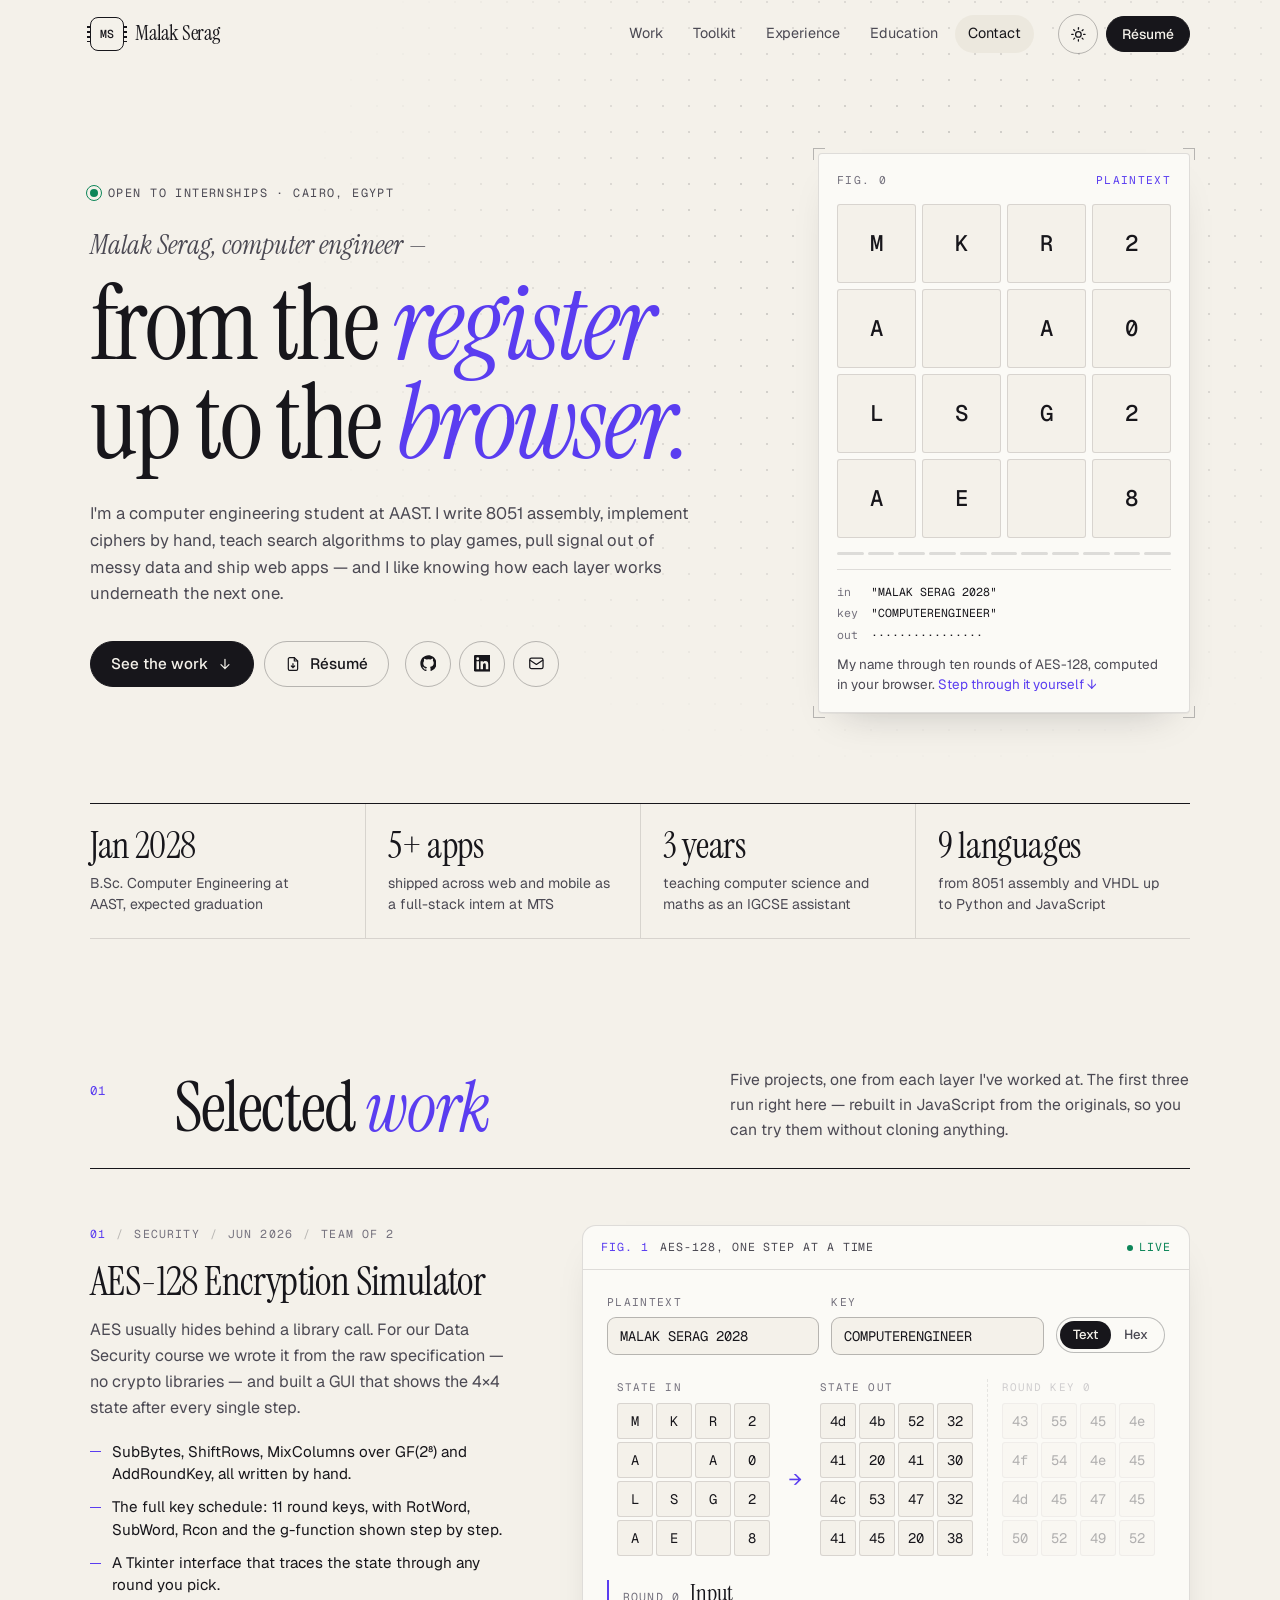
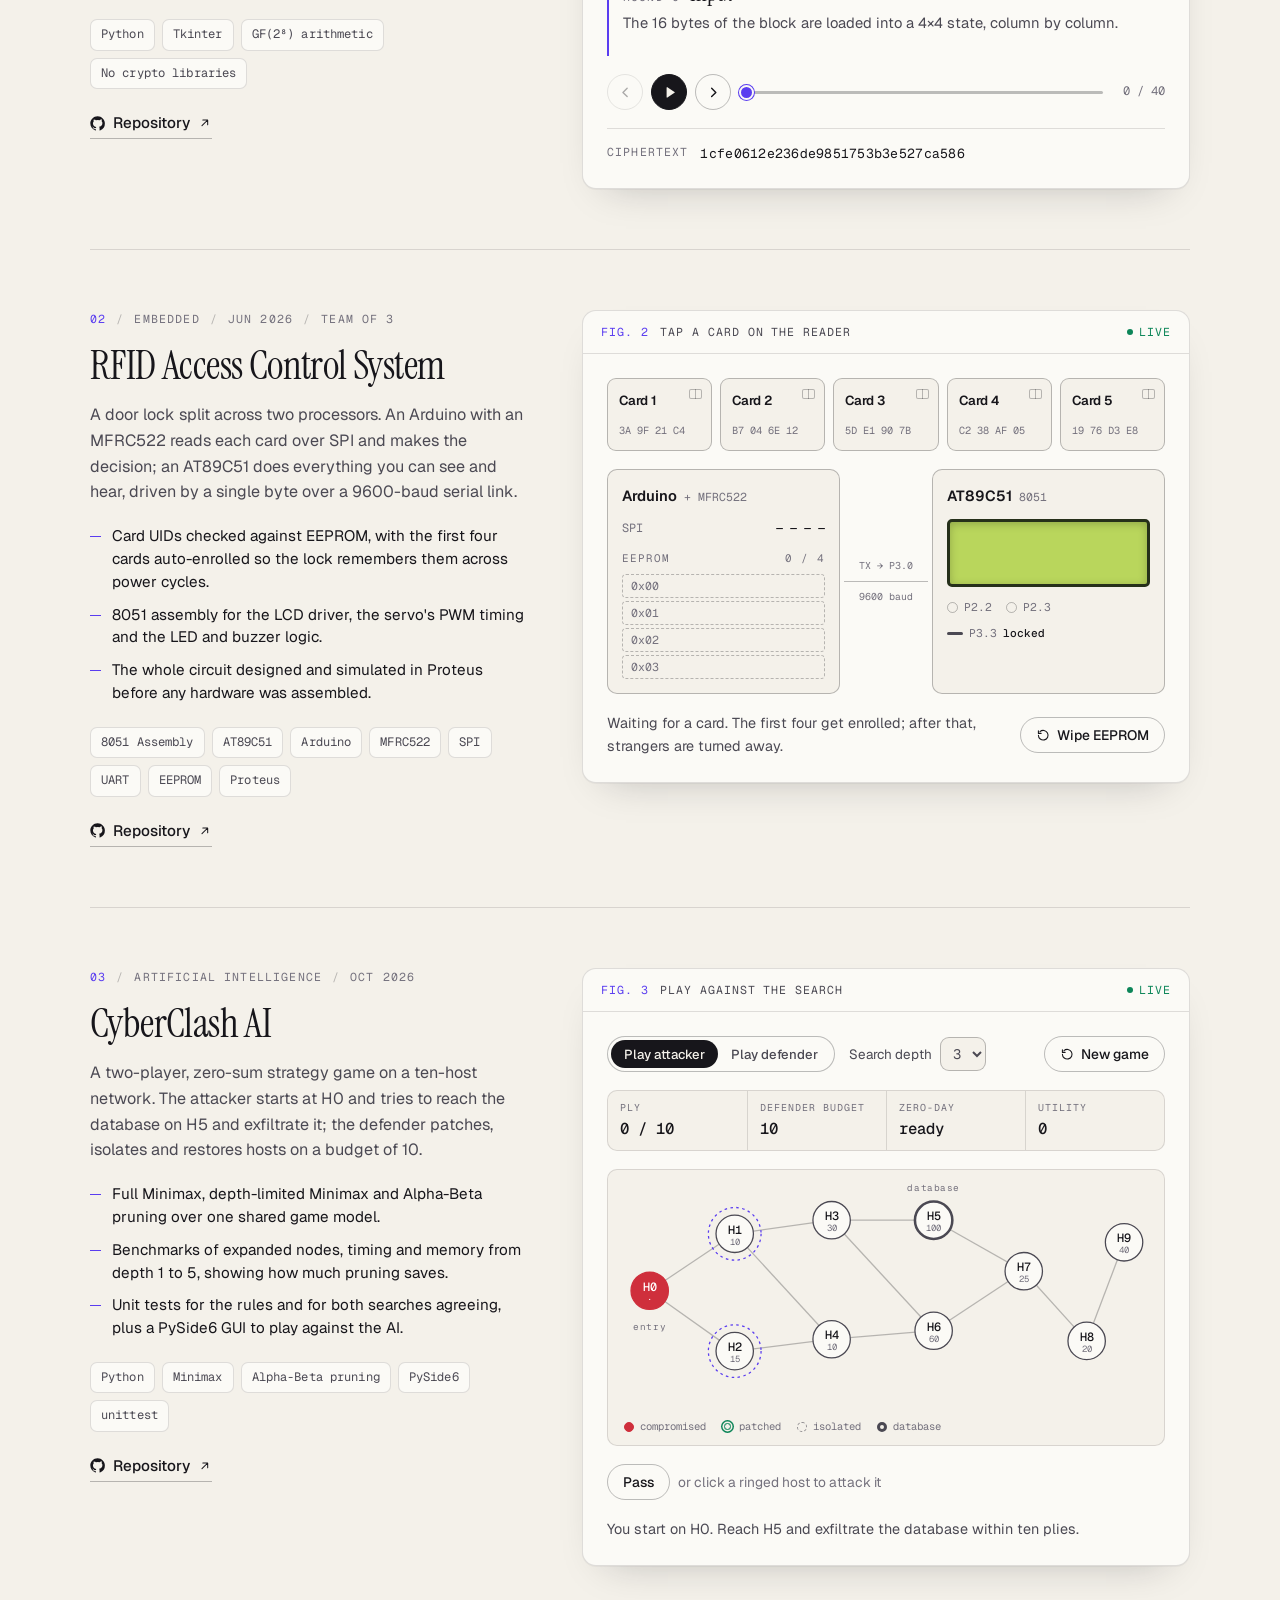
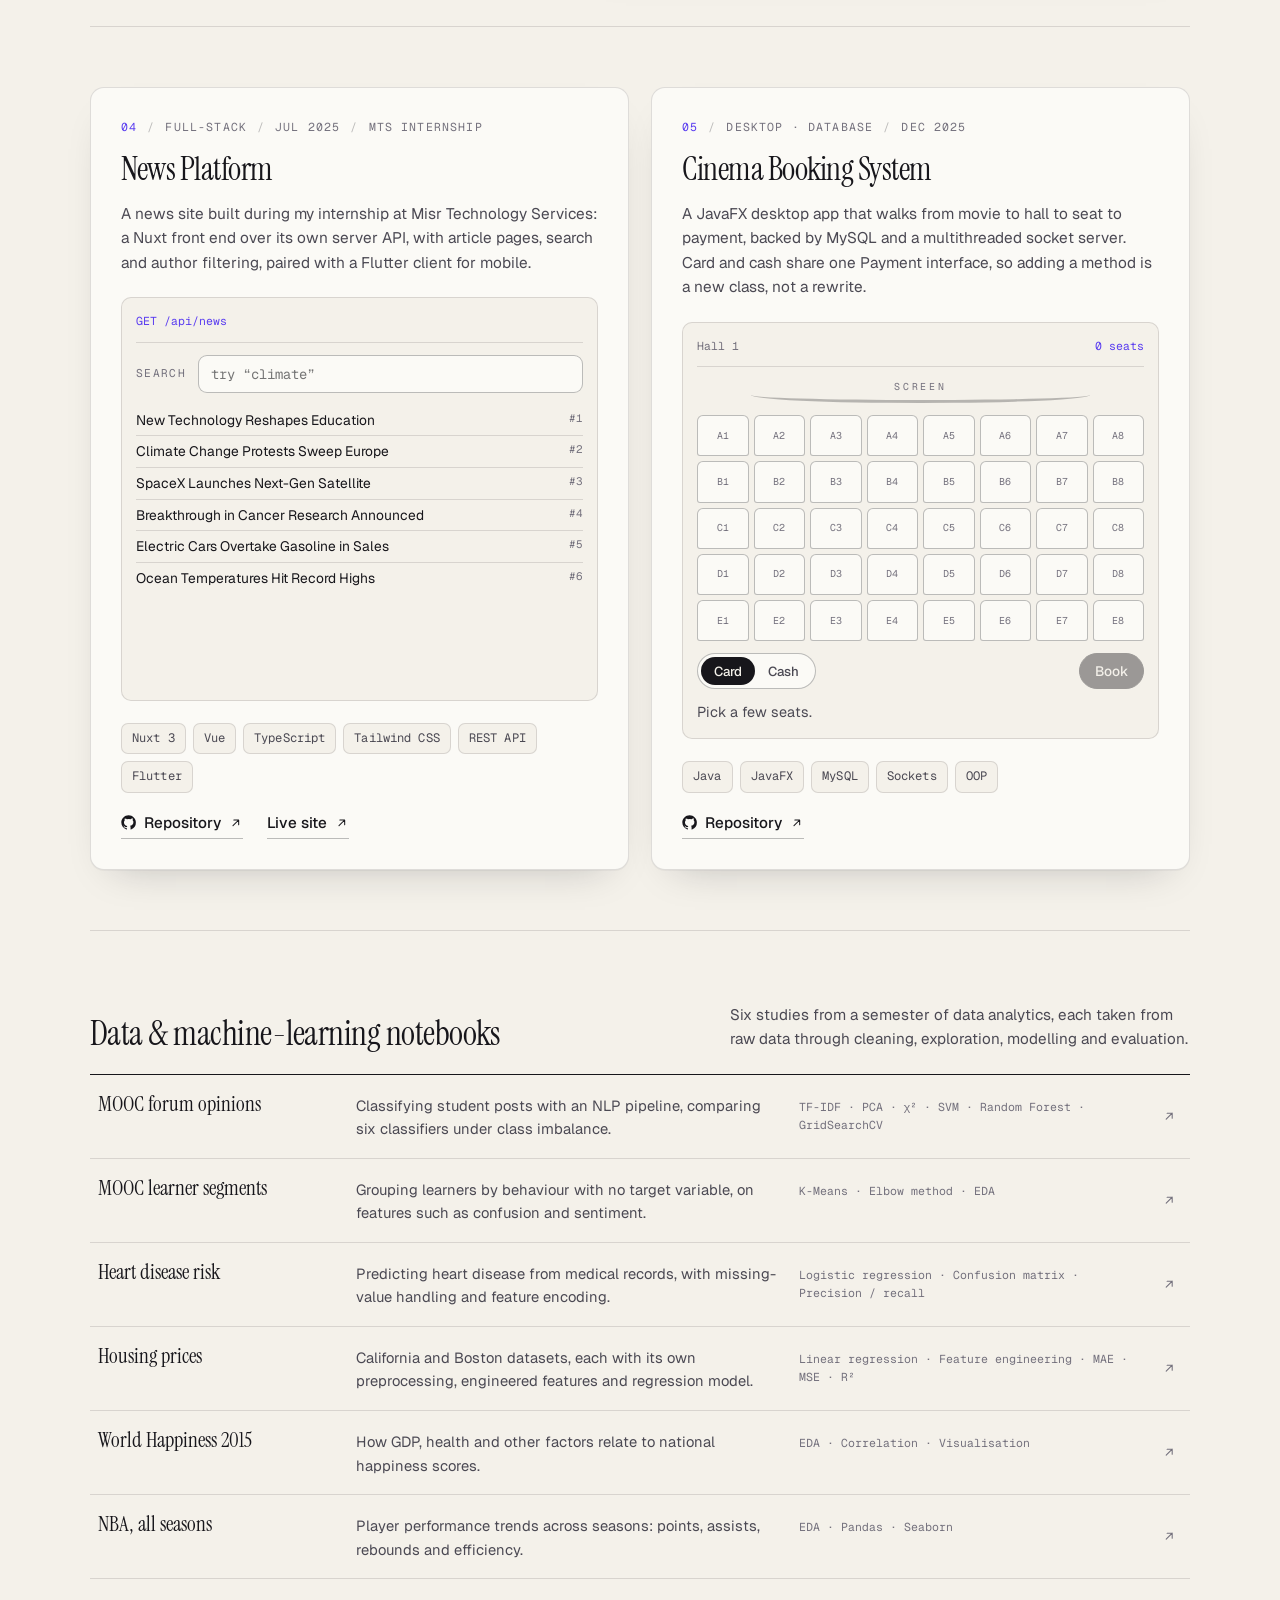
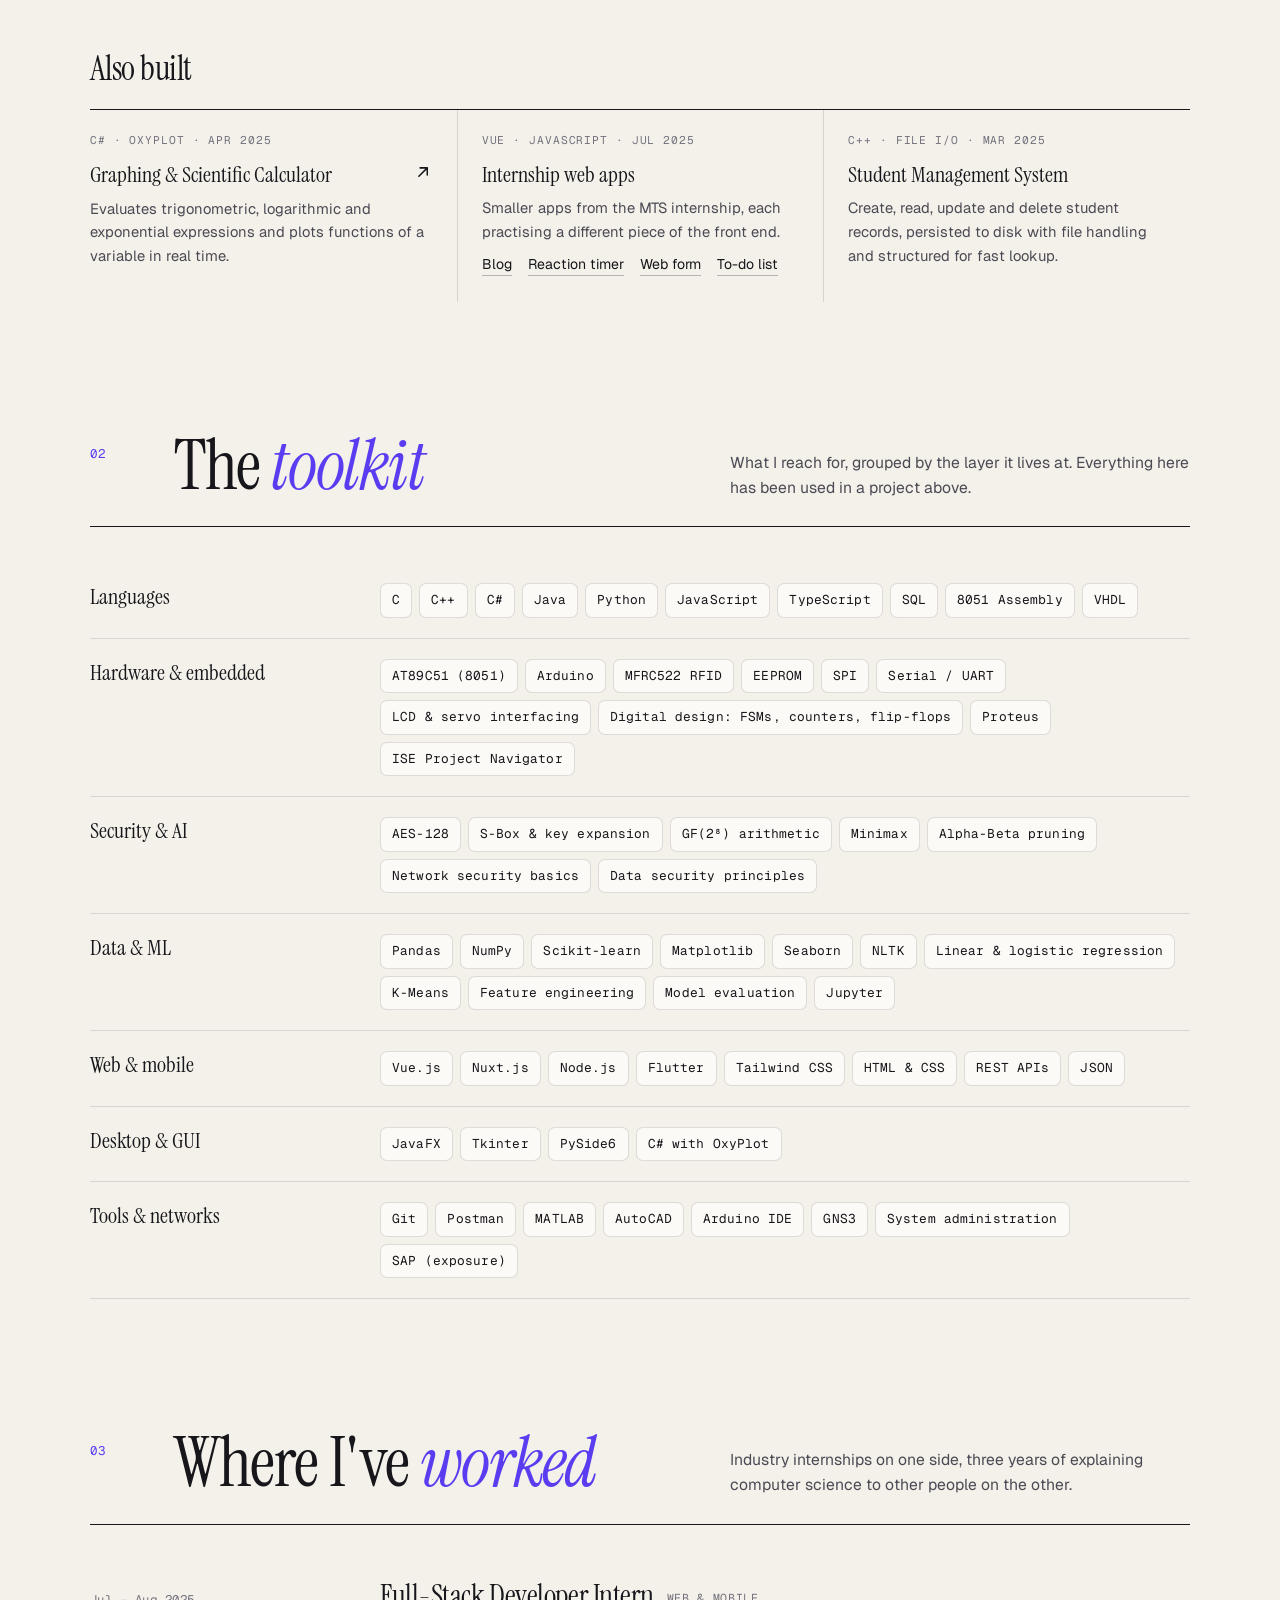
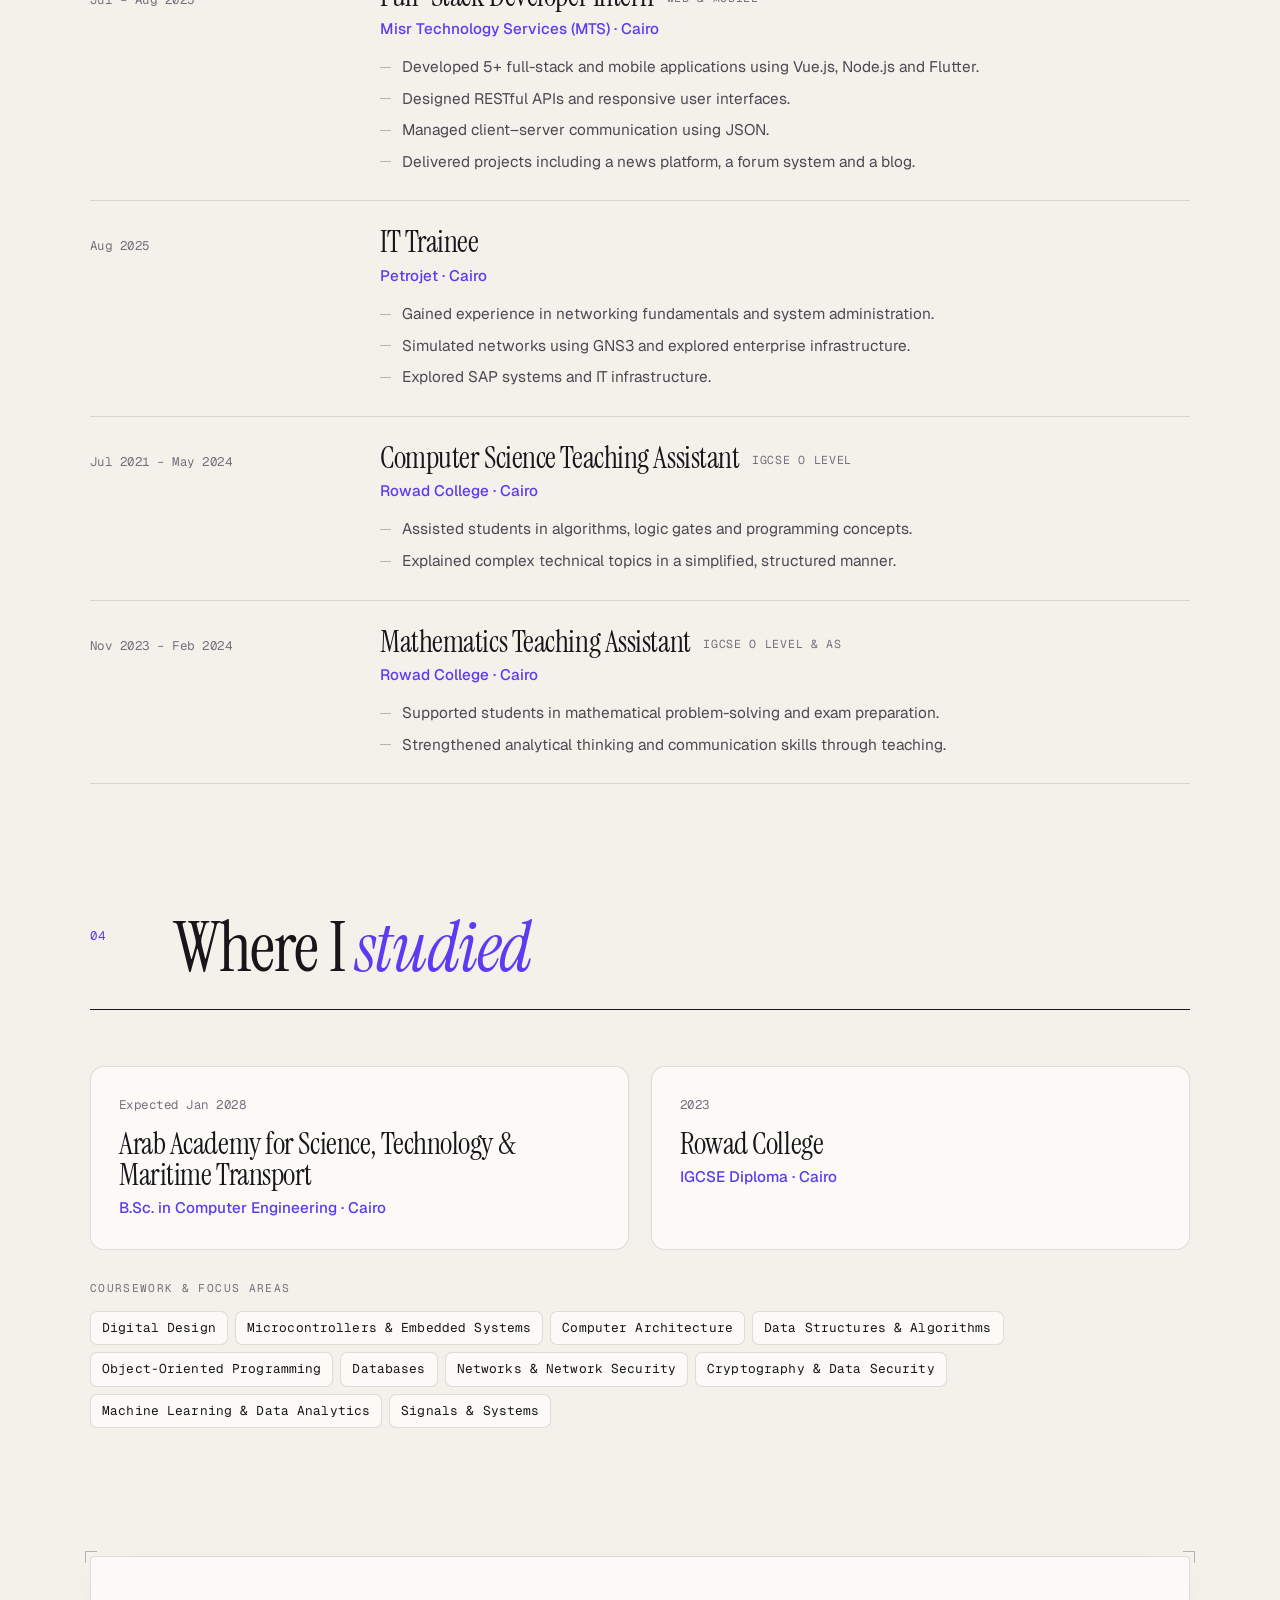
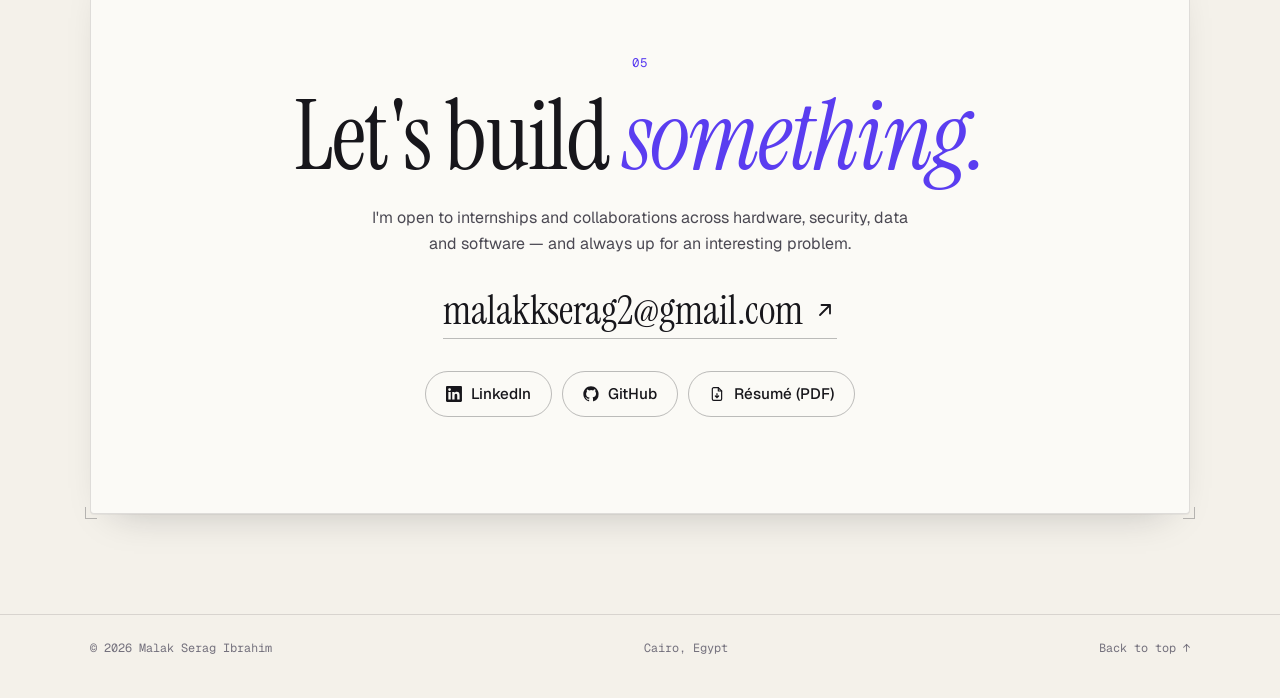
==== index.html @ f47a8af5 "Redesign portfolio with live project demos Rebuild the site as a static, no-build page with a light/" ====
<!DOCTYPE html>
<html lang="en">
<head>
<meta charset="UTF-8" />
<meta name="viewport" content="width=device-width, initial-scale=1.0" />
<title>Malak Serag — Computer Engineer</title>
<meta name="description" content="Malak Serag Ibrahim is a computer engineering student at AAST in Cairo, building from 8051 assembly up to the browser. Try her AES-128, RFID and game-AI projects live in the page." />
<meta name="author" content="Malak Serag Ibrahim" />
<link rel="canonical" href="https://malakkserag.github.io/" />

<meta property="og:type" content="website" />
<meta property="og:url" content="https://malakkserag.github.io/" />
<meta property="og:title" content="Malak Serag — Computer Engineer" />
<meta property="og:description" content="From the register up to the browser. Embedded systems, security, AI, data and full-stack projects — three of them running live in the page." />
<meta property="og:image" content="https://malakkserag.github.io/assets/img/og.png" />
<meta property="og:image:width" content="1200" />
<meta property="og:image:height" content="630" />
<meta name="twitter:card" content="summary_large_image" />

<meta name="theme-color" content="#f4f1ea" media="(prefers-color-scheme: light)" />
<meta name="theme-color" content="#0d0d12" media="(prefers-color-scheme: dark)" />
<link rel="icon" href="assets/img/favicon.svg" type="image/svg+xml" />

<script>
  // Set the theme before first paint so there is no flash.
  (function () {
    var t;
    try { t = localStorage.getItem('theme'); } catch (e) {}
    if (t !== 'light' && t !== 'dark') {
      t = window.matchMedia && matchMedia('(prefers-color-scheme: dark)').matches ? 'dark' : 'light';
    }
    document.documentElement.setAttribute('data-theme', t);
    document.documentElement.className = 'js';
  })();
</script>

<link rel="preconnect" href="https://fonts.googleapis.com" />
<link rel="preconnect" href="https://fonts.gstatic.com" crossorigin />
<link href="https://fonts.googleapis.com/css2?family=Instrument+Serif:ital@0;1&family=Geist:wght@400;500;600&family=Geist+Mono:wght@400;500&display=swap" rel="stylesheet" />
<link rel="stylesheet" href="assets/css/style.css" />

<script type="application/ld+json">
{
  "@context": "https://schema.org",
  "@type": "Person",
  "name": "Malak Serag Ibrahim",
  "alternateName": "Malak Serag",
  "url": "https://malakkserag.github.io/",
  "jobTitle": "Computer Engineering Student",
  "address": { "@type": "PostalAddress", "addressLocality": "Cairo", "addressCountry": "EG" },
  "alumniOf": { "@type": "CollegeOrUniversity", "name": "Arab Academy for Science, Technology & Maritime Transport" },
  "sameAs": ["https://github.com/Malakkserag", "https://linkedin.com/in/malak-serag-ibrahim"]
}
</script>
</head>
<body>

<!-- icon sprite -->
<svg width="0" height="0" style="position:absolute" aria-hidden="true" focusable="false">
  <symbol id="i-github" viewBox="0 0 24 24"><path fill="currentColor" d="M12 .5C5.7.5.5 5.7.5 12c0 5.1 3.3 9.4 7.9 10.9.6.1.8-.2.8-.5v-1.7c-3.2.7-3.9-1.5-3.9-1.5-.5-1.3-1.3-1.7-1.3-1.7-1.1-.7.1-.7.1-.7 1.2.1 1.8 1.2 1.8 1.2 1 1.8 2.7 1.3 3.4 1 .1-.8.4-1.3.7-1.6-2.6-.3-5.3-1.3-5.3-5.8 0-1.3.5-2.3 1.2-3.1-.1-.3-.5-1.5.1-3.1 0 0 1-.3 3.3 1.2a11.5 11.5 0 0 1 6 0C17.3 4.7 18.3 5 18.3 5c.6 1.6.2 2.8.1 3.1.8.8 1.2 1.8 1.2 3.1 0 4.5-2.7 5.5-5.3 5.8.4.4.8 1.1.8 2.2v3.3c0 .3.2.6.8.5A11.5 11.5 0 0 0 23.5 12C23.5 5.7 18.3.5 12 .5z"/></symbol>
  <symbol id="i-linkedin" viewBox="0 0 24 24"><path fill="currentColor" d="M20.45 20.45h-3.56v-5.57c0-1.33 0-3.04-1.85-3.04s-2.14 1.45-2.14 2.94v5.67H9.35V9h3.41v1.56h.05c.48-.9 1.64-1.85 3.37-1.85 3.6 0 4.27 2.37 4.27 5.46v6.28zM5.34 7.43a2.06 2.06 0 1 1 0-4.13 2.06 2.06 0 0 1 0 4.13zM7.12 20.45H3.55V9h3.57v11.45zM22.22 0H1.77C.8 0 0 .77 0 1.73v20.54C0 23.22.8 24 1.77 24h20.45c.98 0 1.78-.78 1.78-1.73V1.73C24 .77 23.2 0 22.22 0z"/></symbol>
  <symbol id="i-mail" viewBox="0 0 24 24"><g fill="none" stroke="currentColor" stroke-width="1.8" stroke-linecap="round" stroke-linejoin="round"><rect x="2.5" y="4.5" width="19" height="15" rx="2.5"/><path d="m21 7.5-9 6-9-6"/></g></symbol>
  <symbol id="i-file" viewBox="0 0 24 24"><g fill="none" stroke="currentColor" stroke-width="1.8" stroke-linecap="round" stroke-linejoin="round"><path d="M14 2.5H7a2 2 0 0 0-2 2v15a2 2 0 0 0 2 2h10a2 2 0 0 0 2-2v-12z"/><path d="M14 2.5v5h5M12 11.5v6M9.5 15l2.5 2.5 2.5-2.5"/></g></symbol>
  <symbol id="i-arrow" viewBox="0 0 24 24"><path fill="none" stroke="currentColor" stroke-width="1.8" stroke-linecap="round" stroke-linejoin="round" d="M7 17 17 7M8.5 7H17v8.5"/></symbol>
  <symbol id="i-down" viewBox="0 0 24 24"><path fill="none" stroke="currentColor" stroke-width="1.8" stroke-linecap="round" stroke-linejoin="round" d="M12 5v14M6 13l6 6 6-6"/></symbol>
  <symbol id="i-sun" viewBox="0 0 24 24"><g fill="none" stroke="currentColor" stroke-width="1.8" stroke-linecap="round"><circle cx="12" cy="12" r="4"/><path d="M12 2.5v2M12 19.5v2M2.5 12h2M19.5 12h2M5.3 5.3l1.4 1.4M17.3 17.3l1.4 1.4M5.3 18.7l1.4-1.4M17.3 6.7l1.4-1.4"/></g></symbol>
  <symbol id="i-moon" viewBox="0 0 24 24"><path fill="none" stroke="currentColor" stroke-width="1.8" stroke-linecap="round" stroke-linejoin="round" d="M20.5 14.2A8.5 8.5 0 0 1 9.8 3.5a8.5 8.5 0 1 0 10.7 10.7z"/></symbol>
  <symbol id="i-play" viewBox="0 0 24 24"><path fill="currentColor" d="M8 5.2v13.6a.7.7 0 0 0 1.1.6l10.2-6.8a.7.7 0 0 0 0-1.2L9.100 4.600A.7.7 0 0 0 8 5.200z"/></symbol>
  <symbol id="i-pause" viewBox="0 0 24 24"><path fill="currentColor" d="M7 5h3.500v14H7zM13.500 5H17v14h-3.500z"/></symbol>
  <symbol id="i-prev" viewBox="0 0 24 24"><path fill="none" stroke="currentColor" stroke-width="2" stroke-linecap="round" stroke-linejoin="round" d="M14.500 6l-6 6 6 6"/></symbol>
  <symbol id="i-next" viewBox="0 0 24 24"><path fill="none" stroke="currentColor" stroke-width="2" stroke-linecap="round" stroke-linejoin="round" d="M9.500 6l6 6-6 6"/></symbol>
  <symbol id="i-reset" viewBox="0 0 24 24"><path fill="none" stroke="currentColor" stroke-width="1.8" stroke-linecap="round" stroke-linejoin="round" d="M4 12a8 8 0 1 0 2.600-5.900M4 4.500v4.500h4.500"/></symbol>
  <symbol id="i-menu" viewBox="0 0 24 24"><path fill="none" stroke="currentColor" stroke-width="1.8" stroke-linecap="round" d="M4 8h16M4 16h16"/></symbol>
  <symbol id="i-close" viewBox="0 0 24 24"><path fill="none" stroke="currentColor" stroke-width="1.8" stroke-linecap="round" d="M6 6l12 12M18 6 6 18"/></symbol>
</svg>

<a class="skip" href="#main">Skip to content</a>
<div class="progress" aria-hidden="true"><span id="progress-bar"></span></div>

<header class="nav" id="nav">
  <div class="nav-in">
    <a href="#top" class="brand" aria-label="Malak Serag — back to top">
      <span class="brand-mark" aria-hidden="true">MS</span>
      <span class="brand-name">Malak Serag</span>
    </a>
    <nav class="nav-links" id="nav-links" aria-label="Sections">
      <a href="#work">Work</a>
      <a href="#toolkit">Toolkit</a>
      <a href="#experience">Experience</a>
      <a href="#education">Education</a>
      <a href="#contact">Contact</a>
    </nav>
    <div class="nav-actions">
      <button class="icon-btn" id="theme-toggle" type="button" aria-label="Switch colour theme">
        <svg class="i-sun"><use href="#i-sun"/></svg>
        <svg class="i-moon"><use href="#i-moon"/></svg>
      </button>
      <a class="btn btn-sm btn-solid" href="Malak%20Serag%20CV.pdf" target="_blank" rel="noopener">Résumé</a>
      <button class="icon-btn nav-menu" id="menu-toggle" type="button" aria-label="Open menu" aria-expanded="false" aria-controls="nav-links">
        <svg class="i-open"><use href="#i-menu"/></svg>
        <svg class="i-shut"><use href="#i-close"/></svg>
      </button>
    </div>
  </div>
</header>

<main id="main">

  <!-- ============ HERO ============ -->
  <section class="hero" id="top">
    <div class="wrap hero-grid">
      <div class="hero-copy">
        <p class="eyebrow"><span class="pulse" aria-hidden="true"></span>Open to internships · Cairo, Egypt</p>
        <h1>
          <span class="h1-kicker">Malak Serag, computer engineer —</span>
          from the <em>register</em> up to the <em>browser.</em>
        </h1>
        <p class="hero-bio">I'm a computer engineering student at AAST. I write 8051 assembly, implement ciphers by hand, teach search algorithms to play games, pull signal out of messy data and ship web apps — and I like knowing how each layer works underneath the next one.</p>
        <div class="hero-cta">
          <a class="btn btn-solid" href="#work">See the work <svg><use href="#i-down"/></svg></a>
          <a class="btn" href="Malak%20Serag%20CV.pdf" target="_blank" rel="noopener"><svg><use href="#i-file"/></svg> Résumé</a>
          <span class="hero-social">
            <a class="icon-btn" href="https://github.com/Malakkserag" target="_blank" rel="noopener" aria-label="GitHub"><svg><use href="#i-github"/></svg></a>
            <a class="icon-btn" href="https://linkedin.com/in/malak-serag-ibrahim" target="_blank" rel="noopener" aria-label="LinkedIn"><svg><use href="#i-linkedin"/></svg></a>
            <a class="icon-btn" href="mailto:malakkserag2@gmail.com" aria-label="Email"><svg><use href="#i-mail"/></svg></a>
          </span>
        </div>
      </div>

      <!-- Her name, run through real AES-128. Rendered by assets/js/aes-demo.js -->
      <figure class="hero-fig" id="hero-aes" aria-label="The text MALAK SERAG 2028 being encrypted with AES-128, round by round">
        <div class="marks" aria-hidden="true"><i></i><i></i><i></i><i></i></div>
        <div class="hero-fig-head">
          <span>Fig. 0</span>
          <span id="hero-aes-phase">plaintext</span>
        </div>
        <div class="hero-matrix" id="hero-aes-grid" aria-hidden="true">
          <span>M</span><span>K</span><span>R</span><span>2</span>
          <span>A</span><span>&nbsp;</span><span>A</span><span>0</span>
          <span>L</span><span>S</span><span>G</span><span>2</span>
          <span>A</span><span>E</span><span>&nbsp;</span><span>8</span>
        </div>
        <div class="hero-rounds" id="hero-aes-rounds" aria-hidden="true">
          <i></i><i></i><i></i><i></i><i></i><i></i><i></i><i></i><i></i><i></i><i></i>
        </div>
        <figcaption>
          <dl>
            <div><dt>in</dt><dd>"MALAK SERAG 2028"</dd></div>
            <div><dt>key</dt><dd>"COMPUTERENGINEER"</dd></div>
            <div><dt>out</dt><dd id="hero-aes-out">················</dd></div>
          </dl>
          <p>My name through ten rounds of AES-128, computed in your browser. <a href="#p-aes">Step through it yourself ↓</a></p>
        </figcaption>
      </figure>
    </div>

    <div class="wrap">
      <dl class="specs">
        <div><dt>Jan 2028</dt><dd>B.Sc. Computer Engineering at AAST, expected graduation</dd></div>
        <div><dt>5+ apps</dt><dd>shipped across web and mobile as a full-stack intern at MTS</dd></div>
        <div><dt>3 years</dt><dd>teaching computer science and maths as an IGCSE assistant</dd></div>
        <div><dt>9 languages</dt><dd>from 8051 assembly and VHDL up to Python and JavaScript</dd></div>
      </dl>
    </div>
  </section>

  <!-- ============ WORK ============ -->
  <section id="work" class="section">
    <div class="wrap">
      <header class="sec-head reveal">
        <span class="sec-no">01</span>
        <h2>Selected <em>work</em></h2>
        <p>Five projects, one from each layer I've worked at. The first three run right here — rebuilt in JavaScript from the originals, so you can try them without cloning anything.</p>
      </header>

      <!-- ---------- 01 AES ---------- -->
      <article class="plate reveal" id="p-aes">
        <div class="plate-info">
          <p class="plate-meta"><span class="plate-no">01</span><span>Security</span><span>Jun 2026</span><span>Team of 2</span></p>
          <h3>AES-128 Encryption Simulator</h3>
          <p class="lede">AES usually hides behind a library call. For our Data Security course we wrote it from the raw specification — no crypto libraries — and built a GUI that shows the 4×4 state after every single step.</p>
          <ul class="built">
            <li>SubBytes, ShiftRows, MixColumns over GF(2⁸) and AddRoundKey, all written by hand.</li>
            <li>The full key schedule: 11 round keys, with RotWord, SubWord, Rcon and the g-function shown step by step.</li>
            <li>A Tkinter interface that traces the state through any round you pick.</li>
          </ul>
          <ul class="chips" aria-label="Stack">
            <li>Python</li><li>Tkinter</li><li>GF(2⁸) arithmetic</li><li>No crypto libraries</li>
          </ul>
          <p class="plate-links">
            <a class="link" href="https://github.com/Malakkserag/AES_ENCRYPTION_PYTHON" target="_blank" rel="noopener"><svg><use href="#i-github"/></svg>Repository<svg class="ar"><use href="#i-arrow"/></svg></a>
          </p>
        </div>

        <div class="fig" id="aes-demo">
          <div class="fig-bar">
            <span class="fig-tag">Fig. 1</span>
            <span class="fig-title">AES-128, one step at a time</span>
            <span class="fig-live">Live</span>
          </div>
          <div class="fig-body">
            <form class="aes-inputs" id="aes-form" autocomplete="off" novalidate>
              <label class="field">
                <span>Plaintext</span>
                <input id="aes-pt" type="text" value="MALAK SERAG 2028" spellcheck="false" maxlength="32" />
              </label>
              <label class="field">
                <span>Key</span>
                <input id="aes-key" type="text" value="COMPUTERENGINEER" spellcheck="false" maxlength="32" />
              </label>
              <div class="seg" role="group" aria-label="Input format">
                <button type="button" class="on" data-mode="text" aria-pressed="true">Text</button>
                <button type="button" data-mode="hex" aria-pressed="false">Hex</button>
              </div>
            </form>
            <p class="aes-error" id="aes-error" role="alert" hidden></p>

            <div class="aes-stage">
              <div class="mx-block">
                <p class="mx-label">State in</p>
                <div class="mx" id="aes-in"></div>
              </div>
              <div class="aes-op" aria-hidden="true">
                <span id="aes-op-sym">→</span>
              </div>
              <div class="mx-block">
                <p class="mx-label">State out</p>
                <div class="mx" id="aes-out"></div>
              </div>
              <div class="mx-block mx-key" id="aes-key-block">
                <p class="mx-label" id="aes-key-label">Round key 0</p>
                <div class="mx" id="aes-rk"></div>
              </div>
            </div>

            <div class="aes-readout" aria-live="polite">
              <p class="aes-step"><span id="aes-round">Round 0</span><b id="aes-opname">Input</b></p>
              <p class="aes-explain" id="aes-explain"></p>
            </div>

            <div class="transport">
              <button type="button" class="icon-btn" id="aes-prev" aria-label="Previous step"><svg><use href="#i-prev"/></svg></button>
              <button type="button" class="icon-btn solid" id="aes-play" aria-label="Play"><svg class="i-play"><use href="#i-play"/></svg><svg class="i-pause"><use href="#i-pause"/></svg></button>
              <button type="button" class="icon-btn" id="aes-next" aria-label="Next step"><svg><use href="#i-next"/></svg></button>
              <input type="range" id="aes-scrub" min="0" max="40" value="0" step="1" aria-label="Step" />
              <span class="transport-count" id="aes-count">0 / 40</span>
            </div>
            <p class="aes-cipher">ciphertext <code id="aes-cipher"></code></p>
          </div>
        </div>
      </article>

      <!-- ---------- 02 RFID ---------- -->
      <article class="plate reveal" id="p-rfid">
        <div class="plate-info">
          <p class="plate-meta"><span class="plate-no">02</span><span>Embedded</span><span>Jun 2026</span><span>Team of 3</span></p>
          <h3>RFID Access Control System</h3>
          <p class="lede">A door lock split across two processors. An Arduino with an MFRC522 reads each card over SPI and makes the decision; an AT89C51 does everything you can see and hear, driven by a single byte over a 9600-baud serial link.</p>
          <ul class="built">
            <li>Card UIDs checked against EEPROM, with the first four cards auto-enrolled so the lock remembers them across power cycles.</li>
            <li>8051 assembly for the LCD driver, the servo's PWM timing and the LED and buzzer logic.</li>
            <li>The whole circuit designed and simulated in Proteus before any hardware was assembled.</li>
          </ul>
          <ul class="chips" aria-label="Stack">
            <li>8051 Assembly</li><li>AT89C51</li><li>Arduino</li><li>MFRC522</li><li>SPI</li><li>UART</li><li>EEPROM</li><li>Proteus</li>
          </ul>
          <p class="plate-links">
            <a class="link" href="https://github.com/Malakkserag/RFID_Scanning_system_8051" target="_blank" rel="noopener"><svg><use href="#i-github"/></svg>Repository<svg class="ar"><use href="#i-arrow"/></svg></a>
          </p>
        </div>

        <div class="fig" id="rfid-demo">
          <div class="fig-bar">
            <span class="fig-tag">Fig. 2</span>
            <span class="fig-title">Tap a card on the reader</span>
            <span class="fig-live">Live</span>
          </div>
          <div class="fig-body">
            <div class="rfid-cards" id="rfid-cards" role="group" aria-label="RFID cards"></div>

            <div class="rfid-board">
              <div class="mcu" id="rfid-arduino">
                <p class="mcu-name">Arduino <span>+ MFRC522</span></p>
                <p class="mcu-line"><span>SPI</span><b id="rfid-uid">— — — —</b></p>
                <div class="eeprom">
                  <p>EEPROM <span id="rfid-count">0 / 4</span></p>
                  <ol id="rfid-slots"><li></li><li></li><li></li><li></li></ol>
                </div>
              </div>

              <div class="wire" aria-hidden="true">
                <span class="wire-label">TX → P3.0</span>
                <span class="wire-line"><i id="rfid-byte"></i></span>
                <span class="wire-label">9600 baud</span>
              </div>

              <div class="mcu" id="rfid-8051">
                <p class="mcu-name">AT89C51 <span>8051</span></p>
                <div class="lcd" aria-hidden="true"><span id="rfid-lcd1">                </span><span id="rfid-lcd2">                </span></div>
                <div class="outputs">
                  <span class="led led-g" id="rfid-green"><i></i>P2.2</span>
                  <span class="led led-r" id="rfid-red"><i></i>P2.3</span>
                  <span class="servo" id="rfid-servo"><i></i>P3.3 <b>locked</b></span>
                </div>
              </div>
            </div>

            <div class="fig-foot">
              <p class="fig-status" id="rfid-status" aria-live="polite">Waiting for a card. The first four get enrolled; after that, strangers are turned away.</p>
              <button type="button" class="btn btn-sm" id="rfid-reset"><svg><use href="#i-reset"/></svg>Wipe EEPROM</button>
            </div>
          </div>
        </div>
      </article>

      <!-- ---------- 03 CyberClash ---------- -->
      <article class="plate reveal" id="p-cyberclash">
        <div class="plate-info">
          <p class="plate-meta"><span class="plate-no">03</span><span>Artificial intelligence</span><span>Oct 2026</span></p>
          <h3>CyberClash AI</h3>
          <p class="lede">A two-player, zero-sum strategy game on a ten-host network. The attacker starts at H0 and tries to reach the database on H5 and exfiltrate it; the defender patches, isolates and restores hosts on a budget of 10.</p>
          <ul class="built">
            <li>Full Minimax, depth-limited Minimax and Alpha-Beta pruning over one shared game model.</li>
            <li>Benchmarks of expanded nodes, timing and memory from depth 1 to 5, showing how much pruning saves.</li>
            <li>Unit tests for the rules and for both searches agreeing, plus a PySide6 GUI to play against the AI.</li>
          </ul>
          <ul class="chips" aria-label="Stack">
            <li>Python</li><li>Minimax</li><li>Alpha-Beta pruning</li><li>PySide6</li><li>unittest</li>
          </ul>
          <p class="plate-links">
            <a class="link" href="https://github.com/Malakkserag/CyberClash-AI" target="_blank" rel="noopener"><svg><use href="#i-github"/></svg>Repository<svg class="ar"><use href="#i-arrow"/></svg></a>
          </p>
        </div>

        <div class="fig" id="cc-demo">
          <div class="fig-bar">
            <span class="fig-tag">Fig. 3</span>
            <span class="fig-title">Play against the search</span>
            <span class="fig-live">Live</span>
          </div>
          <div class="fig-body">
            <div class="cc-setup">
              <div class="seg" role="group" aria-label="Your side" id="cc-side">
                <button type="button" class="on" data-side="attacker" aria-pressed="true">Play attacker</button>
                <button type="button" data-side="defender" aria-pressed="false">Play defender</button>
              </div>
              <label class="cc-depth">Search depth
                <select id="cc-depth">
                  <option value="1">1</option><option value="2">2</option><option value="3" selected>3</option><option value="4">4</option><option value="5">5</option>
                </select>
              </label>
              <button type="button" class="btn btn-sm" id="cc-reset"><svg><use href="#i-reset"/></svg>New game</button>
            </div>

            <dl class="cc-hud">
              <div><dt>Ply</dt><dd id="cc-ply">0 / 10</dd></div>
              <div><dt>Defender budget</dt><dd id="cc-budget">10</dd></div>
              <div><dt>Zero-day</dt><dd id="cc-zero">ready</dd></div>
              <div><dt>Utility</dt><dd id="cc-util">0</dd></div>
            </dl>

            <div class="cc-board">
              <svg id="cc-graph" viewBox="0 0 640 280" role="group" aria-label="Network of ten hosts"></svg>
              <ul class="cc-legend" aria-hidden="true">
                <li><i class="k-comp"></i>compromised</li>
                <li><i class="k-patch"></i>patched</li>
                <li><i class="k-iso"></i>isolated</li>
                <li><i class="k-target"></i>database</li>
              </ul>
            </div>

            <div class="cc-actions" id="cc-actions" role="group" aria-label="Available moves"></div>
            <p class="fig-status" id="cc-status" aria-live="polite"></p>

            <div class="cc-search" id="cc-search" hidden>
              <p>Last AI move, searched both ways</p>
              <div class="bar-row"><span>Minimax</span><span class="bar"><i id="cc-bar-mm"></i></span><b id="cc-n-mm">0</b></div>
              <div class="bar-row"><span>Alpha-Beta</span><span class="bar"><i id="cc-bar-ab" class="accent"></i></span><b id="cc-n-ab">0</b></div>
              <p class="cc-search-note" id="cc-search-note"></p>
            </div>
          </div>
        </div>
      </article>

      <!-- ---------- 04 + 05 ---------- -->
      <div class="duo">
        <article class="card reveal" id="p-news">
          <p class="plate-meta"><span class="plate-no">04</span><span>Full-stack</span><span>Jul 2025</span><span>MTS internship</span></p>
          <h3>News Platform</h3>
          <p class="lede">A news site built during my internship at Misr Technology Services: a Nuxt front end over its own server API, with article pages, search and author filtering, paired with a Flutter client for mobile.</p>

          <div class="mini" id="news-demo">
            <div class="mini-bar"><code id="news-req">GET /api/news</code></div>
            <label class="field field-inline">
              <span>Search</span>
              <input id="news-q" type="search" placeholder="try “climate”" autocomplete="off" />
            </label>
            <ul class="news-list" id="news-list" aria-live="polite"></ul>
          </div>

          <ul class="chips" aria-label="Stack">
            <li>Nuxt 3</li><li>Vue</li><li>TypeScript</li><li>Tailwind CSS</li><li>REST API</li><li>Flutter</li>
          </ul>
          <p class="plate-links">
            <a class="link" href="https://github.com/Malakkserag/news-website" target="_blank" rel="noopener"><svg><use href="#i-github"/></svg>Repository<svg class="ar"><use href="#i-arrow"/></svg></a>
            <a class="link" href="https://news-website-psi-nine.vercel.app" target="_blank" rel="noopener">Live site<svg class="ar"><use href="#i-arrow"/></svg></a>
          </p>
        </article>

        <article class="card reveal" id="p-cinema">
          <p class="plate-meta"><span class="plate-no">05</span><span>Desktop · Database</span><span>Dec 2025</span></p>
          <h3>Cinema Booking System</h3>
          <p class="lede">A JavaFX desktop app that walks from movie to hall to seat to payment, backed by MySQL and a multithreaded socket server. Card and cash share one Payment interface, so adding a method is a new class, not a rewrite.</p>

          <div class="mini" id="cinema-demo">
            <div class="mini-bar"><span>Hall 1</span><code id="cinema-count">0 seats</code></div>
            <div class="screen" aria-hidden="true">screen</div>
            <div class="seats" id="cinema-seats" role="group" aria-label="Seats"></div>
            <div class="cinema-pay">
              <div class="seg" role="group" aria-label="Payment method" id="cinema-method">
                <button type="button" class="on" data-pay="Card" aria-pressed="true">Card</button>
                <button type="button" data-pay="Cash" aria-pressed="false">Cash</button>
              </div>
              <button type="button" class="btn btn-sm btn-solid" id="cinema-book" disabled>Book</button>
            </div>
            <p class="fig-status" id="cinema-status" aria-live="polite">Pick a few seats.</p>
          </div>

          <ul class="chips" aria-label="Stack">
            <li>Java</li><li>JavaFX</li><li>MySQL</li><li>Sockets</li><li>OOP</li>
          </ul>
          <p class="plate-links">
            <a class="link" href="https://github.com/Malakkserag/Cinema-booking-system" target="_blank" rel="noopener"><svg><use href="#i-github"/></svg>Repository<svg class="ar"><use href="#i-arrow"/></svg></a>
          </p>
        </article>
      </div>

      <!-- ---------- notebooks ---------- -->
      <div class="sub reveal" id="data">
        <header class="sub-head">
          <h3>Data &amp; machine-learning notebooks</h3>
          <p>Six studies from a semester of data analytics, each taken from raw data through cleaning, exploration, modelling and evaluation.</p>
        </header>
        <ul class="ledger">
          <li>
            <a href="https://github.com/Malakkserag/moocs_NLP_Data_Analytics" target="_blank" rel="noopener">
              <span class="l-name">MOOC forum opinions</span>
              <span class="l-desc">Classifying student posts with an NLP pipeline, comparing six classifiers under class imbalance.</span>
              <span class="l-tags">TF-IDF · PCA · χ² · SVM · Random Forest · GridSearchCV</span>
              <svg class="ar"><use href="#i-arrow"/></svg>
            </a>
          </li>
          <li>
            <a href="https://github.com/Malakkserag/moocs_Data_Analytics" target="_blank" rel="noopener">
              <span class="l-name">MOOC learner segments</span>
              <span class="l-desc">Grouping learners by behaviour with no target variable, on features such as confusion and sentiment.</span>
              <span class="l-tags">K-Means · Elbow method · EDA</span>
              <svg class="ar"><use href="#i-arrow"/></svg>
            </a>
          </li>
          <li>
            <a href="https://github.com/Malakkserag/heart_disease_data_analytics" target="_blank" rel="noopener">
              <span class="l-name">Heart disease risk</span>
              <span class="l-desc">Predicting heart disease from medical records, with missing-value handling and feature encoding.</span>
              <span class="l-tags">Logistic regression · Confusion matrix · Precision / recall</span>
              <svg class="ar"><use href="#i-arrow"/></svg>
            </a>
          </li>
          <li>
            <a href="https://github.com/Malakkserag/Housing_Data_Analytics" target="_blank" rel="noopener">
              <span class="l-name">Housing prices</span>
              <span class="l-desc">California and Boston datasets, each with its own preprocessing, engineered features and regression model.</span>
              <span class="l-tags">Linear regression · Feature engineering · MAE · MSE · R²</span>
              <svg class="ar"><use href="#i-arrow"/></svg>
            </a>
          </li>
          <li>
            <a href="https://github.com/Malakkserag/world-happiness-data-analysis" target="_blank" rel="noopener">
              <span class="l-name">World Happiness 2015</span>
              <span class="l-desc">How GDP, health and other factors relate to national happiness scores.</span>
              <span class="l-tags">EDA · Correlation · Visualisation</span>
              <svg class="ar"><use href="#i-arrow"/></svg>
            </a>
          </li>
          <li>
            <a href="https://github.com/Malakkserag/all-seasons-dataset-analysis" target="_blank" rel="noopener">
              <span class="l-name">NBA, all seasons</span>
              <span class="l-desc">Player performance trends across seasons: points, assists, rebounds and efficiency.</span>
              <span class="l-tags">EDA · Pandas · Seaborn</span>
              <svg class="ar"><use href="#i-arrow"/></svg>
            </a>
          </li>
        </ul>
      </div>

      <!-- ---------- also built ---------- -->
      <div class="sub reveal">
        <header class="sub-head">
          <h3>Also built</h3>
        </header>
        <div class="trio">
          <a class="tile" href="https://github.com/Malakkserag/Graphical-Scientific-Calculator" target="_blank" rel="noopener">
            <p class="tile-meta">C# · OxyPlot · Apr 2025</p>
            <h4>Graphing &amp; Scientific Calculator<svg class="ar"><use href="#i-arrow"/></svg></h4>
            <p>Evaluates trigonometric, logarithmic and exponential expressions and plots functions of a variable in real time.</p>
          </a>
          <div class="tile">
            <p class="tile-meta">Vue · JavaScript · Jul 2025</p>
            <h4>Internship web apps</h4>
            <p>Smaller apps from the MTS internship, each practising a different piece of the front end.</p>
            <p class="tile-links">
              <a href="https://github.com/Malakkserag/dojoBlog_MTS" target="_blank" rel="noopener">Blog</a>
              <a href="https://github.com/Malakkserag/ReactionTimer_Game" target="_blank" rel="noopener">Reaction timer</a>
              <a href="https://github.com/Malakkserag/WebForm" target="_blank" rel="noopener">Web form</a>
              <a href="https://github.com/Malakkserag/TODO-LIST" target="_blank" rel="noopener">To-do list</a>
            </p>
          </div>
          <div class="tile">
            <p class="tile-meta">C++ · File I/O · Mar 2025</p>
            <h4>Student Management System</h4>
            <p>Create, read, update and delete student records, persisted to disk with file handling and structured for fast lookup.</p>
          </div>
        </div>
      </div>
    </div>
  </section>

  <!-- ============ TOOLKIT ============ -->
  <section id="toolkit" class="section">
    <div class="wrap">
      <header class="sec-head reveal">
        <span class="sec-no">02</span>
        <h2>The <em>toolkit</em></h2>
        <p>What I reach for, grouped by the layer it lives at. Everything here has been used in a project above.</p>
      </header>

      <dl class="spec-table reveal">
        <div>
          <dt>Languages</dt>
          <dd><ul class="chips"><li>C</li><li>C++</li><li>C#</li><li>Java</li><li>Python</li><li>JavaScript</li><li>TypeScript</li><li>SQL</li><li>8051 Assembly</li><li>VHDL</li></ul></dd>
        </div>
        <div>
          <dt>Hardware &amp; embedded</dt>
          <dd><ul class="chips"><li>AT89C51 (8051)</li><li>Arduino</li><li>MFRC522 RFID</li><li>EEPROM</li><li>SPI</li><li>Serial / UART</li><li>LCD &amp; servo interfacing</li><li>Digital design: FSMs, counters, flip-flops</li><li>Proteus</li><li>ISE Project Navigator</li></ul></dd>
        </div>
        <div>
          <dt>Security &amp; AI</dt>
          <dd><ul class="chips"><li>AES-128</li><li>S-Box &amp; key expansion</li><li>GF(2⁸) arithmetic</li><li>Minimax</li><li>Alpha-Beta pruning</li><li>Network security basics</li><li>Data security principles</li></ul></dd>
        </div>
        <div>
          <dt>Data &amp; ML</dt>
          <dd><ul class="chips"><li>Pandas</li><li>NumPy</li><li>Scikit-learn</li><li>Matplotlib</li><li>Seaborn</li><li>NLTK</li><li>Linear &amp; logistic regression</li><li>K-Means</li><li>Feature engineering</li><li>Model evaluation</li><li>Jupyter</li></ul></dd>
        </div>
        <div>
          <dt>Web &amp; mobile</dt>
          <dd><ul class="chips"><li>Vue.js</li><li>Nuxt.js</li><li>Node.js</li><li>Flutter</li><li>Tailwind CSS</li><li>HTML &amp; CSS</li><li>REST APIs</li><li>JSON</li></ul></dd>
        </div>
        <div>
          <dt>Desktop &amp; GUI</dt>
          <dd><ul class="chips"><li>JavaFX</li><li>Tkinter</li><li>PySide6</li><li>C# with OxyPlot</li></ul></dd>
        </div>
        <div>
          <dt>Tools &amp; networks</dt>
          <dd><ul class="chips"><li>Git</li><li>Postman</li><li>MATLAB</li><li>AutoCAD</li><li>Arduino IDE</li><li>GNS3</li><li>System administration</li><li>SAP (exposure)</li></ul></dd>
        </div>
      </dl>
    </div>
  </section>

  <!-- ============ EXPERIENCE ============ -->
  <section id="experience" class="section">
    <div class="wrap">
      <header class="sec-head reveal">
        <span class="sec-no">03</span>
        <h2>Where I've <em>worked</em></h2>
        <p>Industry internships on one side, three years of explaining computer science to other people on the other.</p>
      </header>

      <ol class="timeline">
        <li class="reveal">
          <p class="when">Jul – Aug 2025</p>
          <div>
            <h3>Full-Stack Developer Intern <span>Web &amp; Mobile</span></h3>
            <p class="org">Misr Technology Services (MTS) · Cairo</p>
            <ul>
              <li>Developed 5+ full-stack and mobile applications using Vue.js, Node.js and Flutter.</li>
              <li>Designed RESTful APIs and responsive user interfaces.</li>
              <li>Managed client–server communication using JSON.</li>
              <li>Delivered projects including a news platform, a forum system and a blog.</li>
            </ul>
          </div>
        </li>
        <li class="reveal">
          <p class="when">Aug 2025</p>
          <div>
            <h3>IT Trainee</h3>
            <p class="org">Petrojet · Cairo</p>
            <ul>
              <li>Gained experience in networking fundamentals and system administration.</li>
              <li>Simulated networks using GNS3 and explored enterprise infrastructure.</li>
              <li>Explored SAP systems and IT infrastructure.</li>
            </ul>
          </div>
        </li>
        <li class="reveal">
          <p class="when">Jul 2021 – May 2024</p>
          <div>
            <h3>Computer Science Teaching Assistant <span>IGCSE O Level</span></h3>
            <p class="org">Rowad College · Cairo</p>
            <ul>
              <li>Assisted students in algorithms, logic gates and programming concepts.</li>
              <li>Explained complex technical topics in a simplified, structured manner.</li>
            </ul>
          </div>
        </li>
        <li class="reveal">
          <p class="when">Nov 2023 – Feb 2024</p>
          <div>
            <h3>Mathematics Teaching Assistant <span>IGCSE O Level &amp; AS</span></h3>
            <p class="org">Rowad College · Cairo</p>
            <ul>
              <li>Supported students in mathematical problem-solving and exam preparation.</li>
              <li>Strengthened analytical thinking and communication skills through teaching.</li>
            </ul>
          </div>
        </li>
      </ol>
    </div>
  </section>

  <!-- ============ EDUCATION ============ -->
  <section id="education" class="section">
    <div class="wrap">
      <header class="sec-head reveal">
        <span class="sec-no">04</span>
        <h2>Where I <em>studied</em></h2>
      </header>

      <div class="edu reveal">
        <div class="edu-item">
          <p class="when">Expected Jan 2028</p>
          <h3>Arab Academy for Science, Technology &amp; Maritime Transport</h3>
          <p class="org">B.Sc. in Computer Engineering · Cairo</p>
        </div>
        <div class="edu-item">
          <p class="when">2023</p>
          <h3>Rowad College</h3>
          <p class="org">IGCSE Diploma · Cairo</p>
        </div>
      </div>

      <div class="coursework reveal">
        <p class="label">Coursework &amp; focus areas</p>
        <ul class="chips">
          <li>Digital Design</li>
          <li>Microcontrollers &amp; Embedded Systems</li>
          <li>Computer Architecture</li>
          <li>Data Structures &amp; Algorithms</li>
          <li>Object-Oriented Programming</li>
          <li>Databases</li>
          <li>Networks &amp; Network Security</li>
          <li>Cryptography &amp; Data Security</li>
          <li>Machine Learning &amp; Data Analytics</li>
          <li>Signals &amp; Systems</li>
        </ul>
      </div>
    </div>
  </section>

  <!-- ============ CONTACT ============ -->
  <section id="contact" class="section contact">
    <div class="wrap">
      <div class="contact-in reveal">
        <div class="marks" aria-hidden="true"><i></i><i></i><i></i><i></i></div>
        <span class="sec-no">05</span>
        <h2>Let's build <em>something.</em></h2>
        <p>I'm open to internships and collaborations across hardware, security, data and software — and always up for an interesting problem.</p>
        <a class="mail" href="mailto:malakkserag2@gmail.com">malakkserag2@gmail.com<svg class="ar"><use href="#i-arrow"/></svg></a>
        <div class="contact-links">
          <a class="btn" href="https://linkedin.com/in/malak-serag-ibrahim" target="_blank" rel="noopener"><svg><use href="#i-linkedin"/></svg>LinkedIn</a>
          <a class="btn" href="https://github.com/Malakkserag" target="_blank" rel="noopener"><svg><use href="#i-github"/></svg>GitHub</a>
          <a class="btn" href="Malak%20Serag%20CV.pdf" target="_blank" rel="noopener"><svg><use href="#i-file"/></svg>Résumé (PDF)</a>
        </div>
      </div>
    </div>
  </section>

</main>

<footer class="foot">
  <div class="wrap foot-in">
    <span>© <span id="year">2026</span> Malak Serag Ibrahim</span>
    <span>Cairo, Egypt</span>
    <a href="#top">Back to top ↑</a>
  </div>
</footer>

<script src="assets/js/aes-core.js" defer></script>
<script src="assets/js/cyberclash-core.js" defer></script>
<script src="assets/js/site.js" defer></script>
<script src="assets/js/aes-demo.js" defer></script>
<script src="assets/js/rfid-demo.js" defer></script>
<script src="assets/js/cyberclash-demo.js" defer></script>
<script src="assets/js/mini-demos.js" defer></script>
</body>
</html>
---- assets/css/style.css ----
/* ==========================================================================
   Malak Serag — portfolio
   Paper-and-ink "datasheet" look: serif display, mono labels, one accent.
   Colours live in the tokens below; change --accent to re-skin everything.
   ========================================================================== */

:root {
  --bg: #f4f1ea;
  --surface: #fbfaf6;
  --surface-2: #ece8de;
  --ink: #17161b;
  --ink-2: #4b4953;
  --ink-3: #74717d;
  --line: rgba(23, 22, 27, 0.13);
  --line-2: rgba(23, 22, 27, 0.28);
  --accent: #5a3df0;
  --accent-ink: #ffffff;
  --accent-soft: rgba(90, 61, 240, 0.1);
  --ok: #0c8558;
  --ok-soft: rgba(12, 133, 88, 0.13);
  --bad: #cf2f3c;
  --bad-soft: rgba(207, 47, 60, 0.12);
  --shadow: 0 1px 0 rgba(23, 22, 27, 0.04), 0 18px 40px -24px rgba(23, 22, 27, 0.28);

  --serif: 'Instrument Serif', 'Iowan Old Style', 'Times New Roman', serif;
  --sans: 'Geist', system-ui, -apple-system, 'Segoe UI', sans-serif;
  --mono: 'Geist Mono', ui-monospace, 'SF Mono', Menlo, Consolas, monospace;

  --max: 1180px;
  --gutter: clamp(18px, 4vw, 40px);
  --r: 14px;
  --ease: cubic-bezier(0.22, 1, 0.36, 1);
}

:root[data-theme='dark'] {
  --bg: #0d0d12;
  --surface: #15151c;
  --surface-2: #1d1d27;
  --ink: #eceaf3;
  --ink-2: #b6b3c4;
  --ink-3: #858295;
  --line: rgba(236, 234, 243, 0.11);
  --line-2: rgba(236, 234, 243, 0.26);
  --accent: #a898ff;
  --accent-ink: #0d0d12;
  --accent-soft: rgba(168, 152, 255, 0.14);
  --ok: #45d79b;
  --ok-soft: rgba(69, 215, 155, 0.14);
  --bad: #ff6f79;
  --bad-soft: rgba(255, 111, 121, 0.14);
  --shadow: 0 1px 0 rgba(255, 255, 255, 0.03) inset, 0 24px 50px -28px rgba(0, 0, 0, 0.8);
}

/* ---------- base ---------- */
*, *::before, *::after { box-sizing: border-box; }
* { margin: 0; }
html { scroll-behavior: smooth; scroll-padding-top: 84px; -webkit-text-size-adjust: 100%; }
body {
  background: var(--bg);
  color: var(--ink);
  font-family: var(--sans);
  font-size: 16px;
  line-height: 1.6;
  -webkit-font-smoothing: antialiased;
  text-rendering: optimizeLegibility;
  overflow-x: hidden;
  transition: background-color 0.35s var(--ease), color 0.35s var(--ease);
}
a { color: inherit; text-decoration: none; }
ul, ol { list-style: none; padding: 0; }
[hidden] { display: none !important; }
button, input, select { font: inherit; color: inherit; }
button { cursor: pointer; background: none; border: 0; padding: 0; }
svg { width: 1em; height: 1em; flex: none; }
::selection { background: var(--accent); color: var(--accent-ink); }
:focus-visible { outline: 2px solid var(--accent); outline-offset: 3px; border-radius: 4px; }

.wrap { max-width: var(--max); margin: 0 auto; padding: 0 var(--gutter); }
em { font-style: italic; }

.skip {
  position: absolute; left: 12px; top: -60px; z-index: 300;
  background: var(--ink); color: var(--bg); padding: 10px 16px; border-radius: 8px;
  transition: top 0.2s;
}
.skip:focus { top: 12px; }

.progress { position: fixed; inset: 0 0 auto 0; height: 2px; z-index: 200; pointer-events: none; }
.progress span { display: block; height: 100%; width: 100%; background: var(--accent); transform: scaleX(0); transform-origin: 0 50%; }

/* ---------- buttons, chips, links ---------- */
.btn {
  display: inline-flex; align-items: center; gap: 9px;
  height: 46px; padding: 0 20px;
  border: 1px solid var(--line-2); border-radius: 999px;
  font-size: 0.95rem; font-weight: 500; white-space: nowrap;
  background: transparent; color: var(--ink);
  transition: background-color 0.25s, border-color 0.25s, color 0.25s, transform 0.25s var(--ease);
}
.btn:hover { border-color: var(--ink); transform: translateY(-1px); }
.btn svg { font-size: 1.05em; }
.btn-solid { background: var(--ink); color: var(--bg); border-color: var(--ink); }
.btn-solid:hover { background: var(--accent); border-color: var(--accent); color: var(--accent-ink); }
.btn-sm { height: 36px; padding: 0 15px; font-size: 0.86rem; gap: 7px; }
.btn[disabled] { opacity: 0.4; cursor: not-allowed; transform: none; }

.icon-btn {
  display: inline-grid; place-items: center;
  width: 40px; height: 40px; border-radius: 999px;
  border: 1px solid var(--line-2); color: var(--ink); font-size: 1.05rem;
  transition: background-color 0.25s, border-color 0.25s, color 0.25s, transform 0.25s var(--ease);
}
.icon-btn:hover { border-color: var(--ink); transform: translateY(-1px); }
.icon-btn.solid { background: var(--ink); color: var(--bg); border-color: var(--ink); }
.icon-btn.solid:hover { background: var(--accent); border-color: var(--accent); color: var(--accent-ink); }
.icon-btn[disabled] { opacity: 0.35; cursor: not-allowed; transform: none; }

.chips { display: flex; flex-wrap: wrap; gap: 7px; }
.chips li {
  font-family: var(--mono); font-size: 0.76rem; letter-spacing: 0.01em;
  padding: 5px 10px; border-radius: 7px;
  border: 1px solid var(--line); background: var(--surface); color: var(--ink-2);
}

.link {
  display: inline-flex; align-items: center; gap: 8px;
  font-weight: 500; font-size: 0.95rem;
  padding-bottom: 3px; border-bottom: 1px solid var(--line-2);
  transition: color 0.2s, border-color 0.2s;
}
.link:hover { color: var(--accent); border-color: var(--accent); }
.ar { font-size: 0.9em; transition: transform 0.25s var(--ease); }
a:hover > .ar, a:hover > h4 > .ar { transform: translate(2px, -2px); }

.seg { display: inline-flex; padding: 3px; border-radius: 999px; border: 1px solid var(--line-2); background: var(--surface); }
.seg button {
  height: 28px; padding: 0 13px; border-radius: 999px;
  font-size: 0.82rem; font-weight: 500; color: var(--ink-2); white-space: nowrap;
  transition: background-color 0.2s, color 0.2s;
}
.seg button.on { background: var(--ink); color: var(--bg); }

.field { display: grid; gap: 5px; min-width: 0; }
.field > span, .label {
  font-family: var(--mono); font-size: 0.7rem; letter-spacing: 0.12em; text-transform: uppercase; color: var(--ink-3);
}
.field input, select {
  height: 38px; padding: 0 12px; width: 100%; min-width: 0;
  font-family: var(--mono); font-size: 0.86rem;
  background: var(--bg); border: 1px solid var(--line-2); border-radius: 9px;
  transition: border-color 0.2s, box-shadow 0.2s;
}
.field input:focus, select:focus { outline: none; border-color: var(--accent); box-shadow: 0 0 0 3px var(--accent-soft); }

/* crop marks used on the hero figure and the contact panel */
.marks i { position: absolute; width: 12px; height: 12px; border: 0 solid var(--line-2); pointer-events: none; }
.marks i:nth-child(1) { top: -6px; left: -6px; border-top-width: 1px; border-left-width: 1px; }
.marks i:nth-child(2) { top: -6px; right: -6px; border-top-width: 1px; border-right-width: 1px; }
.marks i:nth-child(3) { bottom: -6px; left: -6px; border-bottom-width: 1px; border-left-width: 1px; }
.marks i:nth-child(4) { bottom: -6px; right: -6px; border-bottom-width: 1px; border-right-width: 1px; }

/* ---------- nav ---------- */
.nav {
  position: sticky; top: 0; z-index: 100;
  border-bottom: 1px solid transparent;
  transition: background-color 0.3s, border-color 0.3s;
}
.nav.scrolled {
  background: color-mix(in srgb, var(--bg) 82%, transparent);
  -webkit-backdrop-filter: blur(14px) saturate(140%); backdrop-filter: blur(14px) saturate(140%);
  border-bottom-color: var(--line);
}
.nav-in { max-width: var(--max); margin: 0 auto; padding: 14px var(--gutter); display: flex; align-items: center; gap: 24px; }
.brand { display: inline-flex; align-items: center; gap: 11px; margin-right: auto; }
.brand-mark {
  display: grid; place-items: center; width: 34px; height: 34px;
  font-family: var(--mono); font-size: 0.72rem; font-weight: 500; letter-spacing: 0.04em;
  border: 1px solid var(--ink); border-radius: 8px; position: relative;
}
.brand-mark::before, .brand-mark::after {
  content: ''; position: absolute; top: 8px; bottom: 8px; width: 3px;
  background: repeating-linear-gradient(var(--ink) 0 2px, transparent 2px 5px);
}
.brand-mark::before { left: -4px; }
.brand-mark::after { right: -4px; }
.brand-name { font-family: var(--serif); font-size: 1.32rem; letter-spacing: -0.01em; }
.nav-links { display: flex; gap: 4px; }
.nav-links a {
  padding: 7px 13px; border-radius: 999px; font-size: 0.9rem; color: var(--ink-2);
  transition: color 0.2s, background-color 0.2s;
}
.nav-links a:hover { color: var(--ink); }
.nav-links a.active { color: var(--ink); background: var(--surface-2); }
.nav-actions { display: flex; align-items: center; gap: 8px; }
.nav-menu { display: none; }
.i-moon, :root[data-theme='dark'] .i-sun { display: none; }
:root[data-theme='dark'] .i-moon { display: block; }
.i-shut, .nav.open .i-open { display: none; }
.nav.open .i-shut { display: block; }

@media (max-width: 860px) {
  .nav-menu { display: inline-grid; }
  .nav-links {
    position: absolute; left: 0; right: 0; top: 100%;
    flex-direction: column; gap: 0; padding: 8px var(--gutter) 18px;
    background: var(--bg); border-bottom: 1px solid var(--line);
    display: none;
  }
  .nav.open { background: var(--bg); }
  .nav.open .nav-links { display: flex; }
  .nav-links a { padding: 13px 4px; border-radius: 0; border-bottom: 1px solid var(--line); font-size: 1.05rem; }
  .nav-links a.active { background: none; color: var(--accent); }
}
@media (max-width: 420px) { .brand-name { display: none; } }

/* ---------- hero ---------- */
.hero { position: relative; padding: clamp(36px, 7vw, 84px) 0 0; }
.hero::before {
  content: ''; position: absolute; inset: -80px 0 0; z-index: -1; pointer-events: none;
  background-image: radial-gradient(var(--line-2) 1px, transparent 1px);
  background-size: 26px 26px;
  -webkit-mask-image: radial-gradient(ellipse 70% 75% at 72% 30%, #000 5%, transparent 72%);
  mask-image: radial-gradient(ellipse 70% 75% at 72% 30%, #000 5%, transparent 72%);
  opacity: 0.75;
}
.hero-grid { display: grid; grid-template-columns: minmax(0, 1.25fr) minmax(0, 0.75fr); gap: clamp(32px, 6vw, 84px); align-items: center; }

.eyebrow {
  display: inline-flex; align-items: center; gap: 10px;
  font-family: var(--mono); font-size: 0.74rem; letter-spacing: 0.12em; text-transform: uppercase; color: var(--ink-2);
  margin-bottom: 26px;
}
.pulse { width: 8px; height: 8px; border-radius: 50%; background: var(--ok); position: relative; }
.pulse::after { content: ''; position: absolute; inset: -4px; border-radius: 50%; border: 1px solid var(--ok); animation: ping 2.4s var(--ease) infinite; }
@keyframes ping { from { transform: scale(0.5); opacity: 0.9; } to { transform: scale(1.7); opacity: 0; } }

h1 {
  font-family: var(--serif); font-weight: 400;
  font-size: clamp(3rem, 8.2vw, 6.6rem); line-height: 0.94; letter-spacing: -0.025em;
  text-wrap: balance;
}
h1 em, h2 em { color: var(--accent); }
.h1-kicker {
  display: block; margin-bottom: 0.5em;
  font-family: var(--serif); font-style: italic; font-size: clamp(1.25rem, 2.4vw, 1.7rem); line-height: 1.2; letter-spacing: 0; color: var(--ink-2);
}
.hero-bio { margin-top: 28px; max-width: 56ch; font-size: clamp(1.02rem, 1.3vw, 1.14rem); color: var(--ink-2); }
.hero-cta { margin-top: 34px; display: flex; flex-wrap: wrap; align-items: center; gap: 10px; }
.hero-social { display: inline-flex; gap: 8px; margin-left: 6px; }
.hero-social .icon-btn { width: 46px; height: 46px; }

.hero-fig {
  position: relative; justify-self: end; width: 100%; max-width: 372px;
  padding: 18px; background: var(--surface); border: 1px solid var(--line); border-radius: 4px;
  box-shadow: var(--shadow);
}
.hero-fig-head {
  display: flex; justify-content: space-between; gap: 12px;
  font-family: var(--mono); font-size: 0.7rem; letter-spacing: 0.12em; text-transform: uppercase; color: var(--ink-3);
  padding-bottom: 14px;
}
.hero-fig-head span:last-child { color: var(--accent); }
.hero-matrix { display: grid; grid-template-columns: repeat(4, 1fr); gap: 6px; }
.hero-matrix span {
  aspect-ratio: 1; display: grid; place-items: center;
  font-family: var(--mono); font-size: clamp(1.05rem, 2vw, 1.4rem); font-weight: 500;
  background: var(--bg); border: 1px solid var(--line); border-radius: 3px;
  transition: background-color 0.4s, color 0.4s, border-color 0.4s;
}
.hero-matrix span.hot { background: var(--accent-soft); border-color: var(--accent); color: var(--accent); }
.hero-matrix span.done { background: var(--ink); color: var(--bg); border-color: var(--ink); }
.hero-rounds { display: grid; grid-template-columns: repeat(11, 1fr); gap: 4px; margin: 14px 0 14px; }
.hero-rounds i { height: 3px; background: var(--line); border-radius: 2px; transition: background-color 0.3s; }
.hero-rounds i.on { background: var(--accent); }
.hero-fig figcaption { border-top: 1px solid var(--line); padding-top: 13px; }
.hero-fig dl { font-family: var(--mono); font-size: 0.72rem; display: grid; gap: 3px; }
.hero-fig dl div { display: grid; grid-template-columns: 34px minmax(0, 1fr); }
.hero-fig dt { color: var(--ink-3); }
.hero-fig dd { color: var(--ink); overflow: hidden; text-overflow: ellipsis; white-space: nowrap; }
.hero-fig figcaption p { margin-top: 11px; font-size: 0.84rem; line-height: 1.45; color: var(--ink-2); }
.hero-fig figcaption a { color: var(--accent); white-space: nowrap; }
.hero-fig figcaption a:hover { text-decoration: underline; }

.specs {
  margin-top: clamp(48px, 7vw, 92px);
  display: grid; grid-template-columns: repeat(4, 1fr);
  border-top: 1px solid var(--ink); border-bottom: 1px solid var(--line);
}
.specs div { padding: 22px 22px 24px 0; }
.specs div + div { padding-left: 22px; border-left: 1px solid var(--line); }
.specs dt { font-family: var(--serif); font-size: clamp(1.7rem, 3vw, 2.3rem); line-height: 1.1; letter-spacing: -0.01em; }
.specs dd { margin-top: 7px; font-size: 0.88rem; line-height: 1.45; color: var(--ink-2); max-width: 26ch; }

@media (max-width: 940px) {
  .hero-grid { grid-template-columns: 1fr; }
  .hero-fig { justify-self: start; max-width: 340px; }
  .specs { grid-template-columns: repeat(2, 1fr); }
  .specs div:nth-child(3) { padding-left: 0; border-left: 0; }
  .specs div:nth-child(n + 3) { border-top: 1px solid var(--line); }
}
@media (max-width: 480px) {
  .specs div { padding: 18px 14px 20px 0; }
  .specs div + div { padding-left: 14px; }
  .specs div:nth-child(3) { padding-left: 0; }
  .hero-social { margin-left: 0; }
}

/* ---------- sections ---------- */
.section { padding: clamp(72px, 10vw, 132px) 0 0; }
.sec-head {
  display: grid; grid-template-columns: 64px minmax(0, 1fr) minmax(0, 1fr); gap: 20px; align-items: end;
  padding-bottom: 26px; margin-bottom: clamp(30px, 5vw, 56px); border-bottom: 1px solid var(--ink);
}
.sec-no { font-family: var(--mono); font-size: 0.78rem; letter-spacing: 0.1em; color: var(--accent); align-self: start; padding-top: 14px; }
h2 { font-family: var(--serif); font-weight: 400; font-size: clamp(2.5rem, 6vw, 4.4rem); line-height: 1; letter-spacing: -0.02em; }
.sec-head p { color: var(--ink-2); max-width: 46ch; justify-self: end; font-size: 0.98rem; }
@media (max-width: 760px) {
  .sec-head { grid-template-columns: 1fr; gap: 10px; align-items: start; }
  .sec-no { padding-top: 0; }
  .sec-head p { justify-self: start; margin-top: 6px; }
}

/* ---------- project plates ---------- */
.plate {
  display: grid; grid-template-columns: minmax(0, 5fr) minmax(0, 7fr); gap: clamp(26px, 4.5vw, 60px); align-items: start;
  padding: clamp(34px, 5vw, 60px) 0; border-bottom: 1px solid var(--line);
}
.plate:first-of-type { padding-top: 0; }
.plate-info { position: sticky; top: 96px; }
.plate-meta {
  display: flex; flex-wrap: wrap; align-items: center; gap: 6px 10px;
  font-family: var(--mono); font-size: 0.72rem; letter-spacing: 0.1em; text-transform: uppercase; color: var(--ink-3);
  margin-bottom: 16px;
}
.plate-meta span + span::before { content: '/'; margin-right: 10px; color: var(--line-2); }
.plate-no { color: var(--accent); }
h3 { font-family: var(--serif); font-weight: 400; font-size: clamp(1.8rem, 3.2vw, 2.5rem); line-height: 1.06; letter-spacing: -0.015em; }
.lede { margin-top: 15px; color: var(--ink-2); font-size: 1.01rem; }
.built { margin: 20px 0 22px; display: grid; gap: 10px; }
.built li { position: relative; padding-left: 22px; font-size: 0.95rem; line-height: 1.5; }
.built li::before { content: ''; position: absolute; left: 0; top: 0.72em; width: 11px; height: 1px; background: var(--accent); }
.plate-links { margin-top: 22px; display: flex; flex-wrap: wrap; gap: 12px 24px; }
@media (max-width: 980px) {
  .plate { grid-template-columns: 1fr; }
  .plate-info { position: static; }
}

/* ---------- figures (the live demos) ---------- */
.fig { background: var(--surface); border: 1px solid var(--line); border-radius: var(--r); box-shadow: var(--shadow); min-width: 0; }
.fig-bar {
  display: flex; align-items: center; gap: 12px; padding: 12px 18px; border-bottom: 1px solid var(--line);
  font-family: var(--mono); font-size: 0.72rem; letter-spacing: 0.08em; text-transform: uppercase;
}
.fig-tag { color: var(--accent); white-space: nowrap; }
.fig-title { color: var(--ink-2); margin-right: auto; overflow: hidden; text-overflow: ellipsis; white-space: nowrap; }
.fig-live { display: inline-flex; align-items: center; gap: 6px; color: var(--ok); }
.fig-live::before { content: ''; width: 6px; height: 6px; border-radius: 50%; background: var(--ok); }
.fig-body { padding: clamp(16px, 2.6vw, 24px); display: grid; gap: 18px; }
.fig-foot { display: flex; flex-wrap: wrap; align-items: center; justify-content: space-between; gap: 12px 18px; }
.fig-status { font-size: 0.9rem; color: var(--ink-2); min-height: 1.6em; flex: 1 1 240px; }
.fig-status b { color: var(--ink); font-weight: 600; }
.fig-status .ok { color: var(--ok); font-weight: 600; }
.fig-status .bad { color: var(--bad); font-weight: 600; }

/* --- AES --- */
.aes-inputs { display: grid; grid-template-columns: minmax(0, 1fr) minmax(0, 1fr) auto; gap: 12px; align-items: end; }
.aes-inputs .seg { margin-bottom: 2px; }
.aes-error { font-size: 0.85rem; color: var(--bad); margin-top: -8px; }
.aes-stage { display: flex; flex-wrap: wrap; align-items: center; justify-content: center; gap: 12px 14px; padding: 6px 0; }
.mx-label { font-family: var(--mono); font-size: 0.68rem; letter-spacing: 0.1em; text-transform: uppercase; color: var(--ink-3); margin-bottom: 7px; }
.mx { display: grid; grid-template-columns: repeat(4, 1fr); gap: 3px; }
.mx span {
  width: clamp(28px, 4.2vw, 36px); aspect-ratio: 1; display: grid; place-items: center;
  font-family: var(--mono); font-size: clamp(0.72rem, 1.2vw, 0.86rem);
  background: var(--bg); border: 1px solid var(--line); border-radius: 3px;
  transition: background-color 0.3s, color 0.3s, border-color 0.3s;
}
.mx span.hot { background: var(--accent-soft); border-color: var(--accent); color: var(--accent); }
.mx-key { padding-left: 14px; border-left: 1px dashed var(--line-2); transition: opacity 0.3s; }
.mx-key.idle { opacity: 0.32; }
.aes-op { font-family: var(--mono); font-size: 1.3rem; color: var(--accent); width: 22px; text-align: center; padding-top: 22px; }
.aes-readout { border-left: 2px solid var(--accent); padding-left: 14px; min-height: 76px; }
.aes-step { display: flex; align-items: baseline; gap: 10px; }
.aes-step span { font-family: var(--mono); font-size: 0.72rem; letter-spacing: 0.1em; text-transform: uppercase; color: var(--ink-3); }
.aes-step b { font-family: var(--serif); font-weight: 400; font-size: 1.45rem; line-height: 1.2; }
.aes-explain { margin-top: 3px; font-size: 0.92rem; color: var(--ink-2); }
.transport { display: flex; align-items: center; gap: 8px; }
.transport .icon-btn { width: 36px; height: 36px; }
.transport-count { font-family: var(--mono); font-size: 0.76rem; color: var(--ink-3); min-width: 54px; text-align: right; }
.i-pause, .playing .i-play { display: none; }
.playing .i-pause { display: block; }
input[type='range'] { -webkit-appearance: none; appearance: none; flex: 1; min-width: 60px; height: 22px; background: transparent; cursor: pointer; }
input[type='range']::-webkit-slider-runnable-track { height: 3px; border-radius: 2px; background: var(--line-2); }
input[type='range']::-moz-range-track { height: 3px; border-radius: 2px; background: var(--line-2); }
input[type='range']::-webkit-slider-thumb { -webkit-appearance: none; width: 15px; height: 15px; margin-top: -6px; border-radius: 50%; background: var(--accent); border: 2px solid var(--surface); box-shadow: 0 0 0 1px var(--accent); }
input[type='range']::-moz-range-thumb { width: 12px; height: 12px; border-radius: 50%; background: var(--accent); border: 2px solid var(--surface); box-shadow: 0 0 0 1px var(--accent); }
.aes-cipher { font-family: var(--mono); font-size: 0.72rem; letter-spacing: 0.1em; text-transform: uppercase; color: var(--ink-3); padding-top: 14px; border-top: 1px solid var(--line); display: flex; flex-wrap: wrap; gap: 4px 12px; }
.aes-cipher code { font-family: var(--mono); font-size: 0.82rem; letter-spacing: 0.02em; text-transform: none; color: var(--ink); word-break: break-all; }
@media (max-width: 560px) {
  .aes-inputs { grid-template-columns: 1fr; }
  .aes-inputs .seg { justify-self: start; }
  .mx-key { padding-left: 0; border-left: 0; }
}

/* --- RFID --- */
.rfid-cards { display: grid; grid-template-columns: repeat(5, minmax(0, 1fr)); gap: 8px; }
.rfid-card {
  position: relative; text-align: left; padding: 11px 11px 10px; border-radius: 9px;
  border: 1px solid var(--line-2); background: var(--bg);
  transition: transform 0.25s var(--ease), border-color 0.2s, box-shadow 0.25s;
}
.rfid-card:hover:not([disabled]) { transform: translateY(-3px); border-color: var(--accent); box-shadow: 0 10px 20px -14px var(--accent); }
.rfid-card[disabled] { cursor: progress; }
.rfid-card.active { border-color: var(--accent); background: var(--accent-soft); }
.rfid-card b { display: block; font-size: 0.82rem; font-weight: 600; }
.rfid-card span { display: block; margin-top: 12px; font-family: var(--mono); font-size: 0.64rem; color: var(--ink-3); white-space: nowrap; overflow: hidden; text-overflow: ellipsis; }
.rfid-card::after { content: ''; position: absolute; right: 9px; top: 10px; width: 13px; height: 10px; border-radius: 2px; border: 1px solid var(--line-2); background: linear-gradient(90deg, transparent 45%, var(--line-2) 45% 55%, transparent 55%); }
.rfid-board { display: grid; grid-template-columns: minmax(0, 1fr) 92px minmax(0, 1fr); align-items: stretch; }
.mcu { border: 1px solid var(--line-2); border-radius: 10px; padding: 14px; background: var(--bg); display: grid; gap: 12px; align-content: start; transition: border-color 0.3s, box-shadow 0.3s; }
.mcu.busy { border-color: var(--accent); box-shadow: 0 0 0 3px var(--accent-soft); }
.mcu-name { font-weight: 600; font-size: 0.92rem; }
.mcu-name span { font-family: var(--mono); font-weight: 400; font-size: 0.72rem; color: var(--ink-3); margin-left: 4px; }
.mcu-line { display: flex; justify-content: space-between; gap: 10px; font-family: var(--mono); font-size: 0.74rem; color: var(--ink-3); }
.mcu-line b { font-weight: 500; color: var(--ink); }
.eeprom p { display: flex; justify-content: space-between; font-family: var(--mono); font-size: 0.68rem; letter-spacing: 0.1em; text-transform: uppercase; color: var(--ink-3); margin-bottom: 6px; }
.eeprom ol { display: grid; gap: 3px; counter-reset: slot -1; }
.eeprom li {
  counter-increment: slot; display: flex; gap: 10px; align-items: center; height: 24px; padding: 0 8px;
  font-family: var(--mono); font-size: 0.72rem; border: 1px dashed var(--line-2); border-radius: 4px; color: var(--ink);
  transition: background-color 0.3s, border-color 0.3s;
}
.eeprom li::before { content: '0x0' counter(slot); color: var(--ink-3); }
.eeprom li.used { border-style: solid; background: var(--surface); }
.eeprom li.hit { border-color: var(--accent); background: var(--accent-soft); }
.wire { display: grid; align-content: center; gap: 7px; text-align: center; font-family: var(--mono); font-size: 0.62rem; color: var(--ink-3); padding: 0 4px; }
.wire-line { position: relative; height: 1px; background: var(--line-2); }
.wire-line i {
  position: absolute; left: 0; top: -11px; width: 22px; height: 22px; margin-left: -11px; border-radius: 5px;
  display: grid; place-items: center; font-style: normal; font-size: 0.74rem; font-weight: 500;
  background: var(--ink); color: var(--bg); opacity: 0;
}
.wire-line i.go { animation: byte 0.7s var(--ease) forwards; }
.wire-line i.a { background: var(--ok); color: #fff; }
.wire-line i.d { background: var(--bad); color: #fff; }
@keyframes byte { 0% { left: 0; opacity: 0; } 15% { opacity: 1; } 85% { opacity: 1; } 100% { left: 100%; opacity: 0; } }
.lcd {
  display: grid; gap: 2px; padding: 9px 10px; border-radius: 5px;
  background: #b9d65c; color: #1e2c08; border: 3px solid #26301a;
  font-family: var(--mono); font-size: clamp(0.72rem, 1.5vw, 0.92rem); font-weight: 500; letter-spacing: 0.14em;
  box-shadow: inset 0 2px 8px rgba(0, 0, 0, 0.22);
}
.lcd span { white-space: pre; height: 1.4em; line-height: 1.4; overflow: hidden; }
.outputs { display: flex; flex-wrap: wrap; gap: 8px 14px; font-family: var(--mono); font-size: 0.7rem; color: var(--ink-3); }
.led, .servo { display: inline-flex; align-items: center; gap: 6px; }
.led i { width: 11px; height: 11px; border-radius: 50%; border: 1px solid var(--line-2); transition: background-color 0.2s, box-shadow 0.2s; }
.led-g.on i { background: var(--ok); border-color: var(--ok); box-shadow: 0 0 10px var(--ok); }
.led-r.on i { background: var(--bad); border-color: var(--bad); box-shadow: 0 0 10px var(--bad); }
.servo i { width: 16px; height: 3px; border-radius: 2px; background: var(--ink-2); transform-origin: 2px 50%; transition: transform 0.5s var(--ease), background-color 0.3s; }
.servo.open i { transform: rotate(-58deg); background: var(--ok); }
.servo b { font-weight: 500; color: var(--ink); }
@media (max-width: 620px) {
  .rfid-cards { grid-template-columns: repeat(3, minmax(0, 1fr)); }
  .rfid-board { grid-template-columns: 1fr; }
  .wire { grid-template-columns: auto 1fr auto; align-items: center; padding: 14px 0; }
}

/* --- CyberClash --- */
.cc-setup { display: flex; flex-wrap: wrap; align-items: center; gap: 10px 14px; }
.cc-depth { display: inline-flex; align-items: center; gap: 8px; font-size: 0.84rem; color: var(--ink-2); margin-right: auto; }
.cc-depth select { width: auto; height: 34px; padding: 0 8px; }
.cc-hud { display: grid; grid-template-columns: repeat(4, 1fr); border: 1px solid var(--line); border-radius: 10px; background: var(--bg); }
.cc-hud div { padding: 9px 12px; }
.cc-hud div + div { border-left: 1px solid var(--line); }
.cc-hud dt { font-family: var(--mono); font-size: 0.62rem; letter-spacing: 0.1em; text-transform: uppercase; color: var(--ink-3); white-space: nowrap; overflow: hidden; text-overflow: ellipsis; }
.cc-hud dd { font-family: var(--mono); font-size: 0.98rem; font-weight: 500; }
.cc-board { border: 1px solid var(--line); border-radius: 10px; background: var(--bg); padding: 6px 6px 10px; }
#cc-graph { display: block; width: 100%; height: auto; overflow: visible; }
#cc-graph.tall { max-width: 360px; margin: 0 auto; }
.cc-edge { stroke: var(--line-2); stroke-width: 1.5; transition: stroke 0.3s, opacity 0.3s; }
.cc-edge.hot { stroke: var(--bad); }
.cc-edge.cut { stroke-dasharray: 3 5; opacity: 0.45; }
.cc-node { cursor: default; }
.cc-node circle.body { fill: var(--surface); stroke: var(--ink-2); stroke-width: 1.5; transition: fill 0.3s, stroke 0.3s; }
.cc-node text { font-family: var(--mono); fill: var(--ink); text-anchor: middle; pointer-events: none; transition: fill 0.3s; }
.cc-node .id { font-size: 14px; font-weight: 500; }
.cc-node .val { font-size: 10.5px; fill: var(--ink-3); }
.cc-node .note { font-size: 11px; letter-spacing: 0.06em; }
.cc-node circle.shield { fill: none; stroke: var(--ok); stroke-width: 2; opacity: 0; transition: opacity 0.3s; }
.cc-node circle.ring { fill: none; stroke: var(--accent); stroke-width: 1.5; stroke-dasharray: 3 4; opacity: 0; }
.cc-node.patched circle.shield { opacity: 1; }
.cc-node.compromised circle.body { fill: var(--bad); stroke: var(--bad); }
.cc-node.compromised text:not(.note) { fill: #fff; }
.cc-node.isolated { opacity: 0.45; }
.cc-node.isolated circle.body { stroke-dasharray: 3 4; }
.cc-node.target circle.body { stroke-width: 3; }
.cc-node.can { cursor: pointer; }
.cc-node.can circle.ring { opacity: 1; animation: spin 9s linear infinite; transform-box: fill-box; transform-origin: center; }
.cc-node.sel circle.ring { stroke-dasharray: none; stroke-width: 2.5; animation: none; }
.cc-node:focus { outline: none; }
.cc-node:focus-visible circle.body { stroke: var(--accent); stroke-width: 3; }
@keyframes spin { to { transform: rotate(360deg); } }
.cc-legend { display: flex; flex-wrap: wrap; gap: 6px 16px; padding: 4px 10px 0; font-family: var(--mono); font-size: 0.66rem; color: var(--ink-3); }
.cc-legend li { display: inline-flex; align-items: center; gap: 6px; }
.cc-legend i { width: 10px; height: 10px; border-radius: 50%; border: 1.5px solid var(--ink-2); }
.cc-legend .k-comp { background: var(--bad); border-color: var(--bad); }
.cc-legend .k-patch { border-color: var(--ok); box-shadow: 0 0 0 1.5px var(--bg), 0 0 0 3px var(--ok); width: 7px; height: 7px; margin: 0 2px; }
.cc-legend .k-iso { border-style: dashed; opacity: 0.6; }
.cc-legend .k-target { border-width: 3px; }
.cc-actions { display: flex; flex-wrap: wrap; gap: 8px; min-height: 36px; align-items: center; }
.cc-actions .hint { font-size: 0.86rem; color: var(--ink-3); }
.cc-search { border-top: 1px solid var(--line); padding-top: 16px; display: grid; gap: 8px; }
.cc-search > p:first-child { font-family: var(--mono); font-size: 0.68rem; letter-spacing: 0.1em; text-transform: uppercase; color: var(--ink-3); }
.bar-row { display: grid; grid-template-columns: 86px minmax(0, 1fr) 56px; gap: 10px; align-items: center; font-size: 0.84rem; }
.bar-row b { font-family: var(--mono); font-weight: 500; text-align: right; }
.bar { height: 8px; border-radius: 4px; background: var(--surface-2); overflow: hidden; }
.bar i { display: block; height: 100%; width: 0; border-radius: 4px; background: var(--ink-3); transition: width 0.6s var(--ease); }
.bar i.accent { background: var(--accent); }
.cc-search-note { font-size: 0.86rem; color: var(--ink-2); }
@media (max-width: 520px) {
  .cc-hud { grid-template-columns: repeat(2, 1fr); }
  .cc-hud div:nth-child(3) { border-left: 0; }
  .cc-hud div:nth-child(n + 3) { border-top: 1px solid var(--line); }
}

/* ---------- 04 / 05 cards ---------- */
.duo { display: grid; grid-template-columns: repeat(2, minmax(0, 1fr)); gap: 22px; padding: clamp(34px, 5vw, 60px) 0; border-bottom: 1px solid var(--line); }
.card { background: var(--surface); border: 1px solid var(--line); border-radius: var(--r); padding: clamp(20px, 3vw, 30px); box-shadow: var(--shadow); display: flex; flex-direction: column; min-width: 0; }
.card h3 { font-size: clamp(1.6rem, 2.6vw, 2rem); }
.card .lede { font-size: 0.96rem; }
.card .chips { margin-top: auto; }
.card .chips li { background: var(--bg); }
.card .plate-links { margin-top: 18px; }
.card .mini { flex: 1; align-content: start; }
.mini { margin: 22px 0; border: 1px solid var(--line); border-radius: 10px; background: var(--bg); padding: 14px; display: grid; gap: 12px; }
.mini-bar { display: flex; justify-content: space-between; align-items: center; gap: 10px; font-family: var(--mono); font-size: 0.72rem; color: var(--ink-3); padding-bottom: 11px; border-bottom: 1px solid var(--line); min-width: 0; }
.mini-bar code { font-family: var(--mono); color: var(--accent); overflow: hidden; text-overflow: ellipsis; white-space: nowrap; }
.field-inline { grid-template-columns: auto minmax(0, 1fr); align-items: center; gap: 12px; }
.field-inline input { background: var(--surface); }
.news-list { display: grid; gap: 0; min-height: 168px; align-content: start; }
.news-list li { display: flex; justify-content: space-between; gap: 12px; padding: 6px 0; border-bottom: 1px solid var(--line); font-size: 0.86rem; line-height: 1.35; }
.news-list li:last-child { border-bottom: 0; }
.news-list li span { font-family: var(--mono); font-size: 0.68rem; color: var(--ink-3); white-space: nowrap; }
.news-list li.empty { color: var(--ink-3); border: 0; }
.news-list mark { background: var(--accent-soft); color: var(--accent); border-radius: 2px; }
.screen { text-align: center; font-family: var(--mono); font-size: 0.62rem; letter-spacing: 0.3em; text-transform: uppercase; color: var(--ink-3); padding-bottom: 5px; border-bottom: 3px solid var(--line-2); border-radius: 0 0 50% 50% / 0 0 8px 8px; margin: 0 12%; }
.seats { display: grid; grid-template-columns: repeat(8, minmax(0, 1fr)); gap: 5px; }
.seats button { aspect-ratio: 1.25; border-radius: 6px 6px 3px 3px; border: 1px solid var(--line-2); background: var(--surface); font-family: var(--mono); font-size: 0.62rem; color: var(--ink-3); transition: background-color 0.15s, color 0.15s, border-color 0.15s, transform 0.15s; }
.seats button:hover { border-color: var(--accent); color: var(--accent); }
.seats button.on { background: var(--accent); border-color: var(--accent); color: var(--accent-ink); transform: translateY(-1px); }
.seats button.booked { background: var(--ink); border-color: var(--ink); color: var(--bg); }
.cinema-pay { display: flex; justify-content: space-between; align-items: center; gap: 10px; }
@media (max-width: 860px) { .duo { grid-template-columns: 1fr; } }

/* ---------- notebooks ledger + also built ---------- */
.sub { padding-top: clamp(40px, 6vw, 72px); }
.sub-head { display: grid; grid-template-columns: minmax(0, 1fr) minmax(0, 1fr); gap: 20px; align-items: end; margin-bottom: 22px; }
.sub-head h3 { font-size: clamp(1.6rem, 2.8vw, 2.1rem); }
.sub-head p { color: var(--ink-2); font-size: 0.95rem; max-width: 46ch; justify-self: end; }
.ledger { border-top: 1px solid var(--ink); }
.ledger a {
  display: grid; grid-template-columns: minmax(0, 0.9fr) minmax(0, 1.6fr) minmax(0, 1.3fr) 20px; gap: 22px; align-items: baseline;
  padding: 17px 8px; border-bottom: 1px solid var(--line);
  transition: background-color 0.2s, padding 0.3s var(--ease);
}
.ledger a:hover { background: var(--surface); padding-left: 16px; padding-right: 0; }
.l-name { font-family: var(--serif); font-size: 1.32rem; line-height: 1.2; }
.l-desc { font-size: 0.92rem; color: var(--ink-2); }
.l-tags { font-family: var(--mono); font-size: 0.72rem; color: var(--ink-3); line-height: 1.6; }
.ledger .ar { color: var(--ink-3); align-self: center; }
.ledger a:hover .ar { color: var(--accent); transform: translate(2px, -2px); }
.trio { display: grid; grid-template-columns: repeat(3, minmax(0, 1fr)); border-top: 1px solid var(--ink); }
.tile { padding: 22px 24px 26px 0; display: block; }
.tile + .tile { padding-left: 24px; border-left: 1px solid var(--line); }
.tile-meta { font-family: var(--mono); font-size: 0.7rem; letter-spacing: 0.08em; text-transform: uppercase; color: var(--ink-3); margin-bottom: 12px; }
.tile h4 { font-family: var(--serif); font-weight: 400; font-size: 1.4rem; line-height: 1.15; display: flex; justify-content: space-between; gap: 10px; align-items: baseline; transition: color 0.2s; }
a.tile:hover h4 { color: var(--accent); }
.tile > p:not(.tile-meta) { margin-top: 9px; font-size: 0.92rem; color: var(--ink-2); }
.tile-links { display: flex; flex-wrap: wrap; gap: 6px 16px; }
.tile-links a { font-size: 0.88rem; color: var(--ink); border-bottom: 1px solid var(--line-2); transition: color 0.2s, border-color 0.2s; }
.tile-links a:hover { color: var(--accent); border-color: var(--accent); }
@media (max-width: 860px) {
  .sub-head { grid-template-columns: 1fr; gap: 8px; }
  .sub-head p { justify-self: start; }
  .ledger a { grid-template-columns: minmax(0, 1fr) 20px; gap: 5px 14px; }
  .ledger .l-name, .ledger .l-desc, .ledger .l-tags { grid-column: 1; }
  .ledger .ar { grid-column: 2; grid-row: 1; }
  .trio { grid-template-columns: 1fr; }
  .tile, .tile + .tile { padding: 20px 0 22px; border-left: 0; }
  .tile + .tile { border-top: 1px solid var(--line); }
}

/* ---------- toolkit ---------- */
.spec-table > div { display: grid; grid-template-columns: minmax(0, 1fr) minmax(0, 3fr); gap: 20px; padding: 20px 0; border-bottom: 1px solid var(--line); align-items: baseline; }
.spec-table > div:first-child { padding-top: 0; }
.spec-table dt { font-family: var(--serif); font-size: 1.4rem; line-height: 1.2; }
.spec-table .chips li { font-size: 0.8rem; padding: 6px 11px; color: var(--ink); }
@media (max-width: 700px) { .spec-table > div { grid-template-columns: 1fr; gap: 12px; } }

/* ---------- experience ---------- */
.timeline > li { display: grid; grid-template-columns: minmax(0, 1fr) minmax(0, 3fr); gap: 20px; padding: 26px 0; border-bottom: 1px solid var(--line); }
.timeline > li:first-child { padding-top: 0; }
.when { font-family: var(--mono); font-size: 0.78rem; letter-spacing: 0.04em; color: var(--ink-3); padding-top: 9px; }
.timeline h3, .edu h3 { font-size: clamp(1.45rem, 2.4vw, 1.85rem); }
.timeline h3 span { font-family: var(--mono); font-size: 0.72rem; letter-spacing: 0.06em; text-transform: uppercase; color: var(--ink-3); margin-left: 8px; white-space: nowrap; vertical-align: middle; }
.org { margin-top: 5px; color: var(--accent); font-size: 0.95rem; font-weight: 500; }
.timeline ul { margin-top: 14px; display: grid; gap: 7px; max-width: 68ch; }
.timeline ul li { position: relative; padding-left: 22px; color: var(--ink-2); font-size: 0.96rem; }
.timeline ul li::before { content: ''; position: absolute; left: 0; top: 0.75em; width: 11px; height: 1px; background: var(--line-2); }
@media (max-width: 700px) {
  .timeline > li { grid-template-columns: 1fr; gap: 6px; }
  .when { padding-top: 0; }
}

/* ---------- education ---------- */
.edu { display: grid; grid-template-columns: repeat(2, minmax(0, 1fr)); gap: 22px; }
.edu-item { background: var(--surface); border: 1px solid var(--line); border-radius: var(--r); padding: clamp(20px, 3vw, 28px); }
.edu-item .when { padding-top: 0; margin-bottom: 14px; }
.coursework { margin-top: 30px; }
.coursework .label { margin-bottom: 13px; }
.coursework .chips li { font-size: 0.8rem; padding: 6px 11px; color: var(--ink); }
@media (max-width: 700px) { .edu { grid-template-columns: 1fr; } }

/* ---------- contact + footer ---------- */
.contact { padding-bottom: clamp(60px, 8vw, 100px); }
.contact-in { position: relative; text-align: center; padding: clamp(44px, 8vw, 96px) clamp(18px, 4vw, 48px); background: var(--surface); border: 1px solid var(--line); border-radius: 4px; box-shadow: var(--shadow); }
.contact-in .sec-no { display: block; padding: 0 0 16px; }
.contact-in h2 { font-size: clamp(2.8rem, 8vw, 6rem); }
.contact-in > p { margin: 20px auto 0; max-width: 50ch; color: var(--ink-2); }
.mail { display: inline-flex; align-items: center; gap: 10px; margin-top: 30px; font-family: var(--serif); font-size: clamp(1.35rem, 4.4vw, 2.5rem); line-height: 1.2; border-bottom: 1px solid var(--line-2); padding-bottom: 4px; transition: color 0.2s, border-color 0.2s; word-break: break-all; }
.mail:hover { color: var(--accent); border-color: var(--accent); }
.mail .ar { font-size: 0.6em; }
.contact-links { margin-top: 32px; display: flex; flex-wrap: wrap; justify-content: center; gap: 10px; }
.foot { border-top: 1px solid var(--line); padding: 24px 0 40px; }
.foot-in { display: flex; flex-wrap: wrap; justify-content: space-between; gap: 8px 24px; font-family: var(--mono); font-size: 0.74rem; color: var(--ink-3); }
.foot a:hover { color: var(--accent); }

/* ---------- motion ---------- */
.js .reveal { opacity: 0; transform: translateY(22px); transition: opacity 0.8s var(--ease), transform 0.8s var(--ease); }
.js .reveal.in { opacity: 1; transform: none; }
.hero-copy > *, .hero-fig, .specs { animation: rise 0.9s var(--ease) both; }
.hero-copy > :nth-child(2) { animation-delay: 0.07s; }
.hero-copy > :nth-child(3) { animation-delay: 0.14s; }
.hero-copy > :nth-child(4) { animation-delay: 0.21s; }
.hero-fig { animation-delay: 0.28s; }
.specs { animation-delay: 0.36s; }
@keyframes rise { from { opacity: 0; transform: translateY(18px); } to { opacity: 1; transform: none; } }

@media (prefers-reduced-motion: reduce) {
  html { scroll-behavior: auto; }
  *, *::before, *::after { animation-duration: 0.01ms !important; animation-iteration-count: 1 !important; transition-duration: 0.01ms !important; }
  .js .reveal { opacity: 1; transform: none; }
}

@media print {
  .nav, .progress, .fig, .mini, .hero-fig, .skip { display: none !important; }
  .js .reveal { opacity: 1; transform: none; }
  body { background: #fff; color: #000; }
  .plate { grid-template-columns: 1fr; }
}
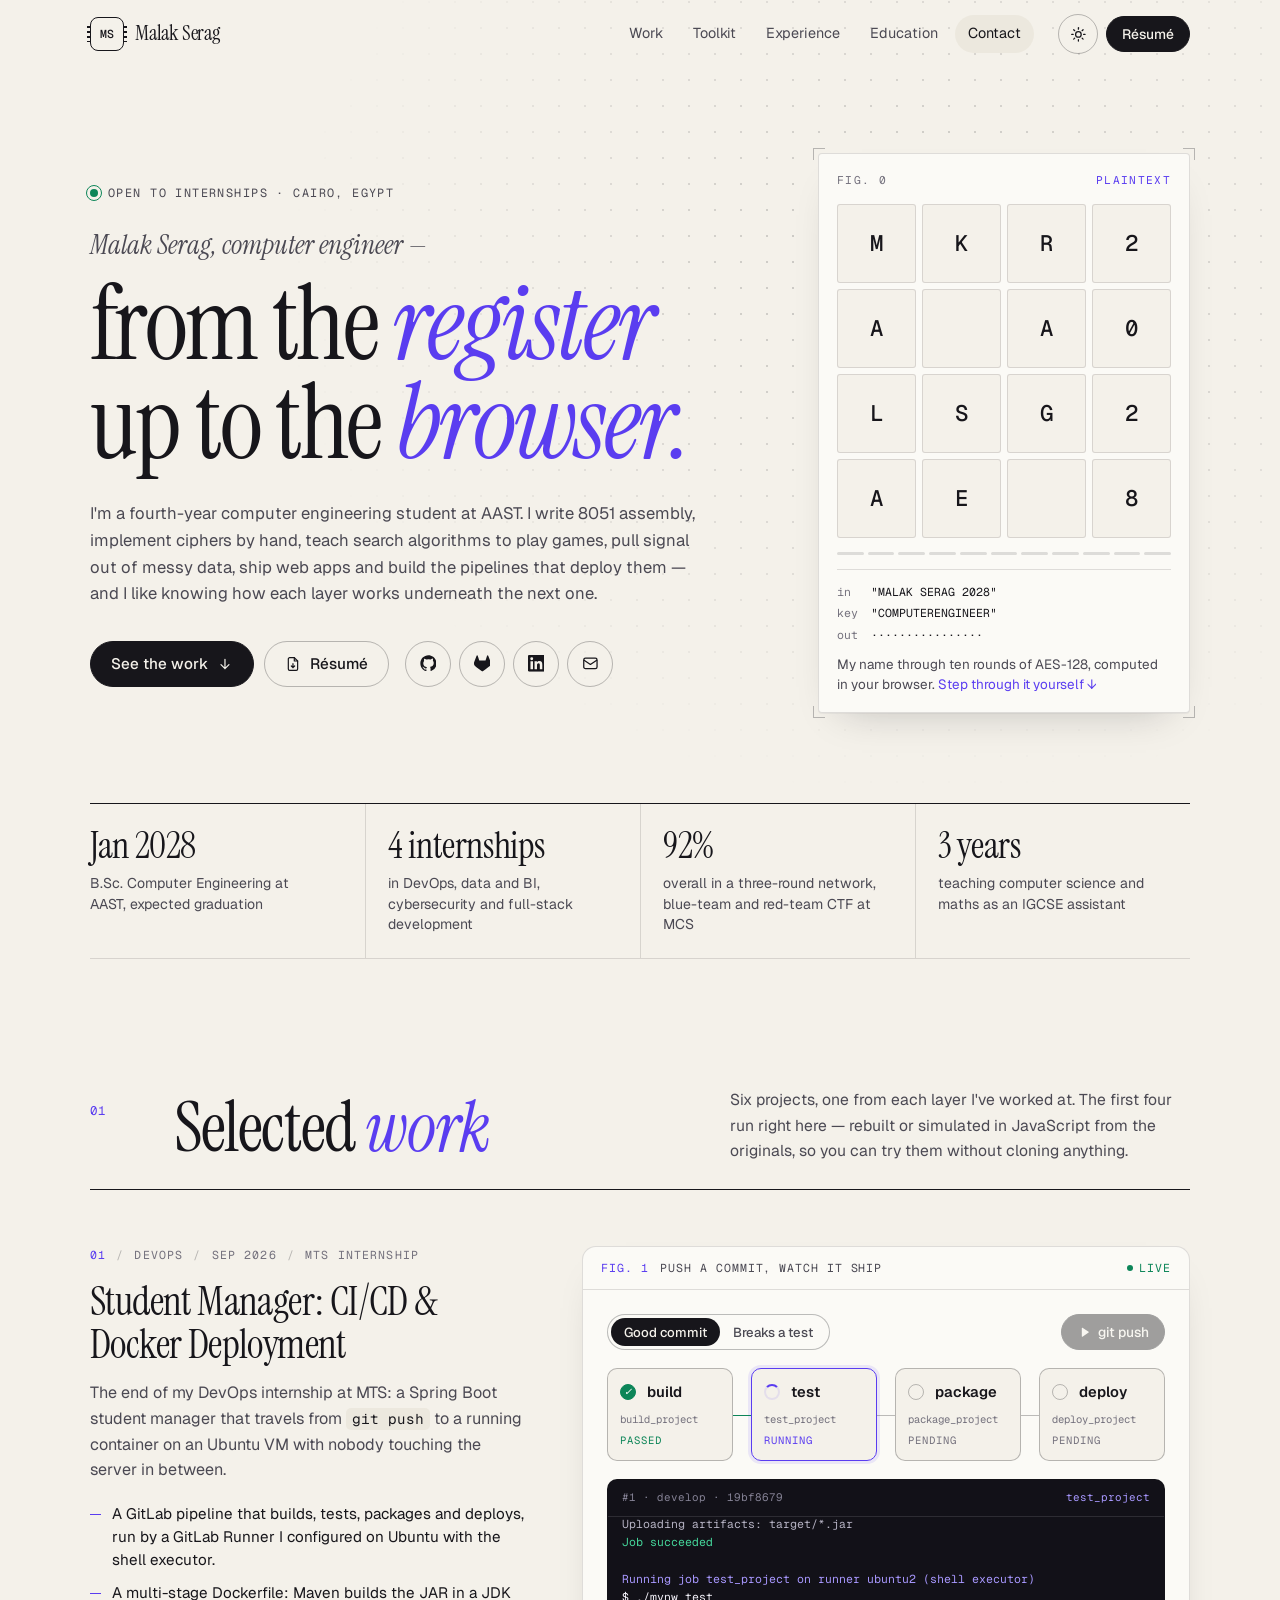
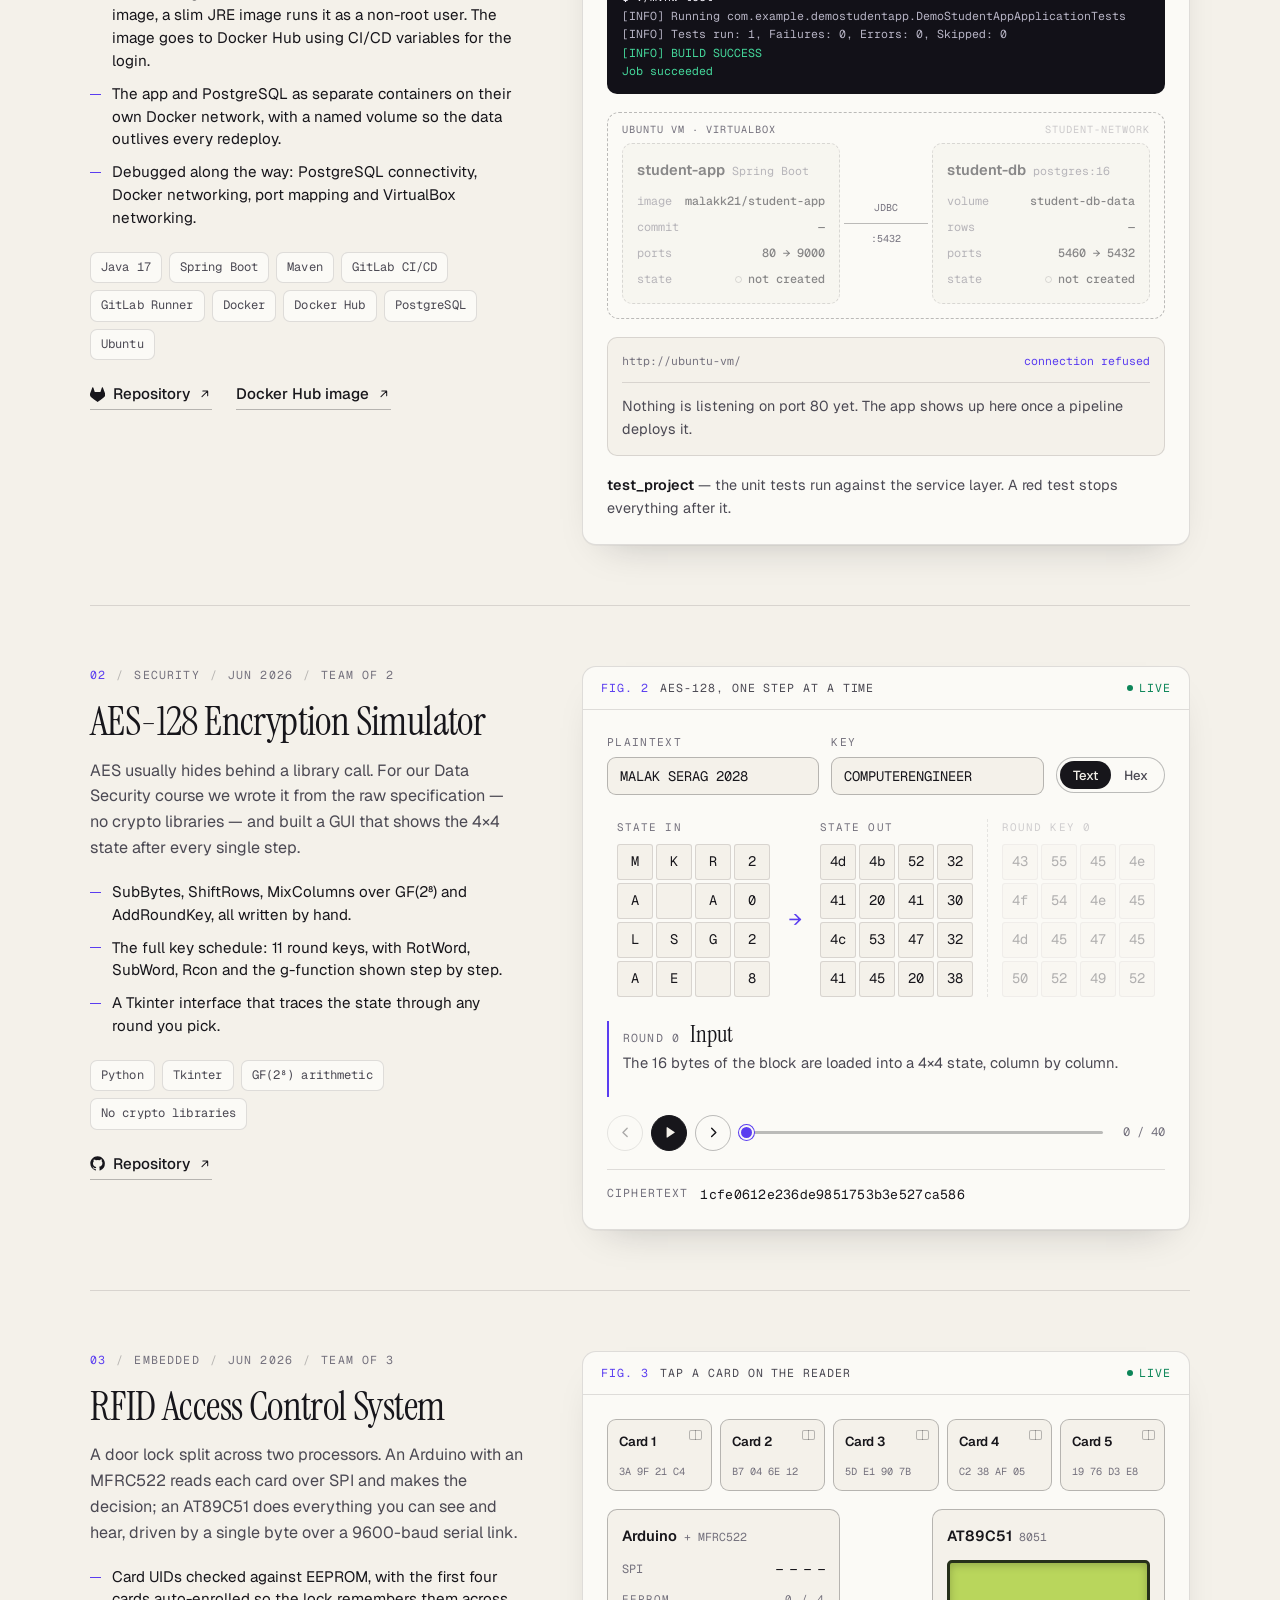
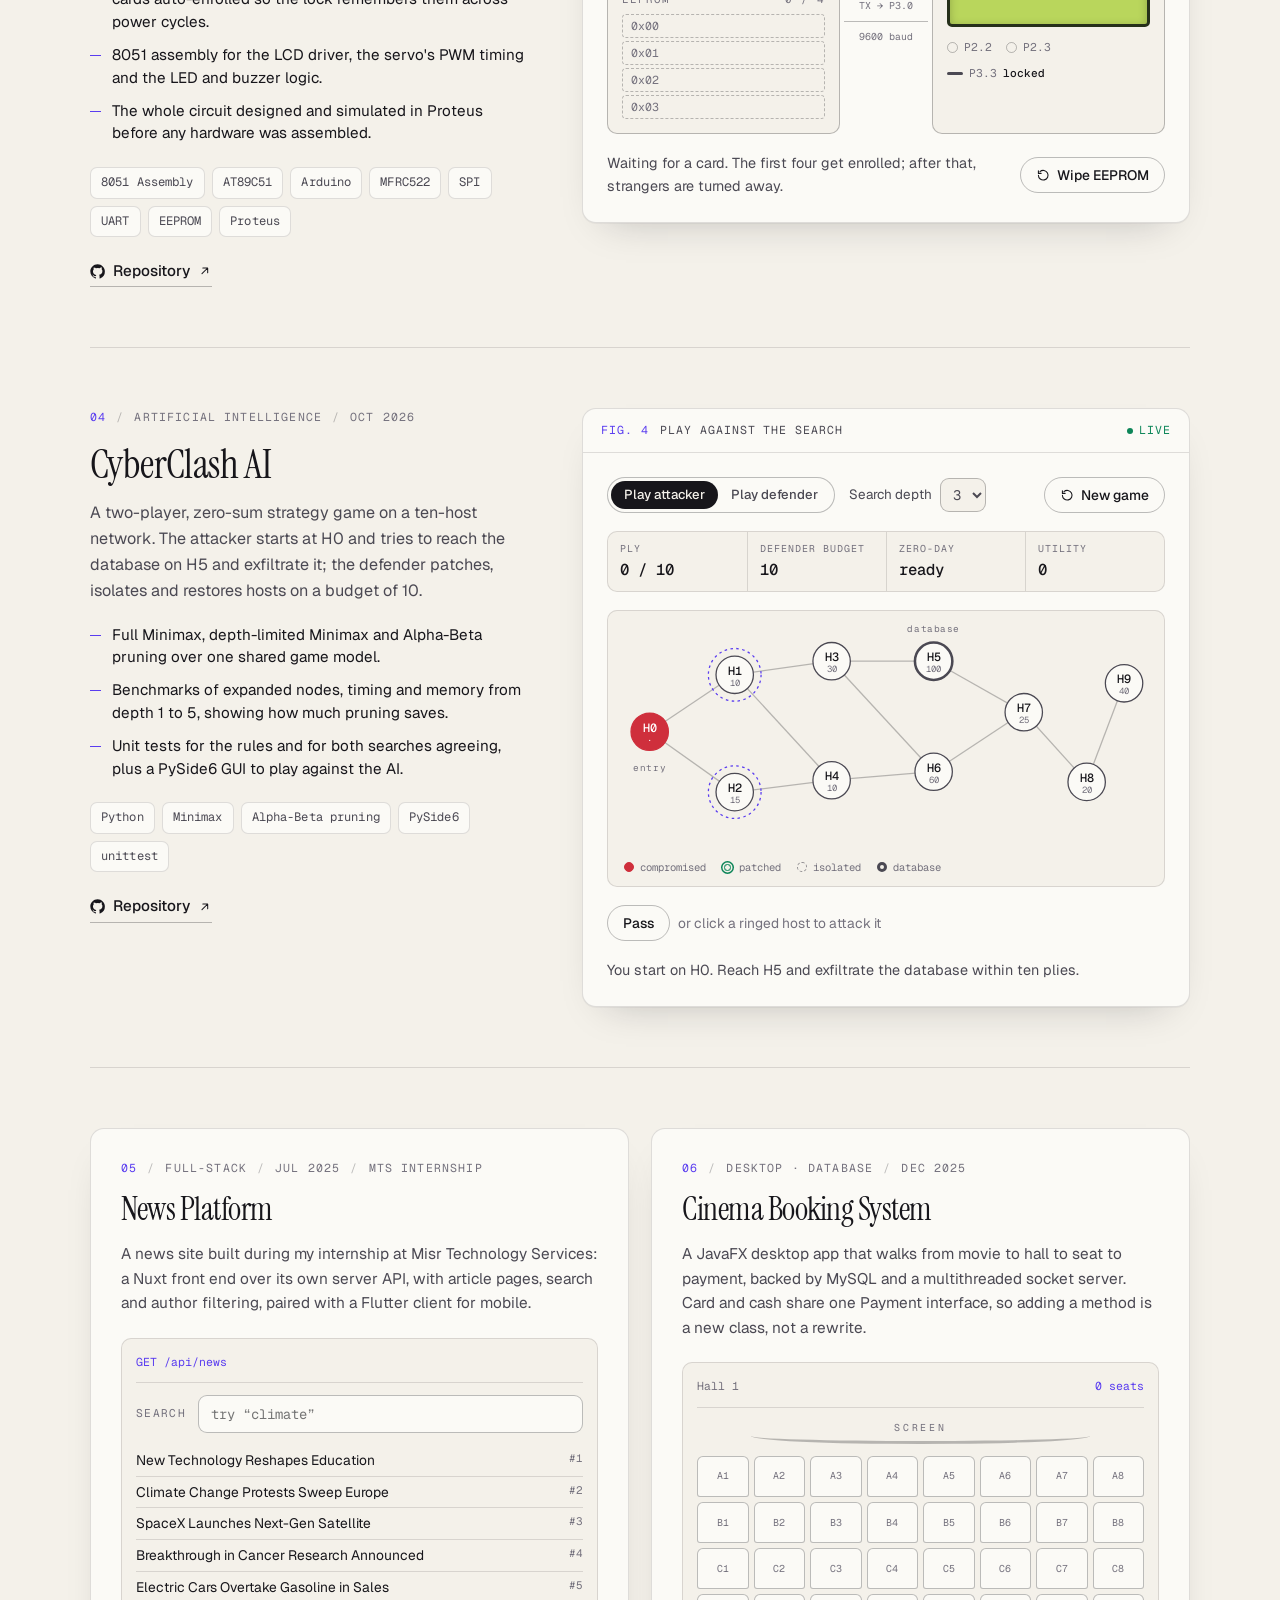
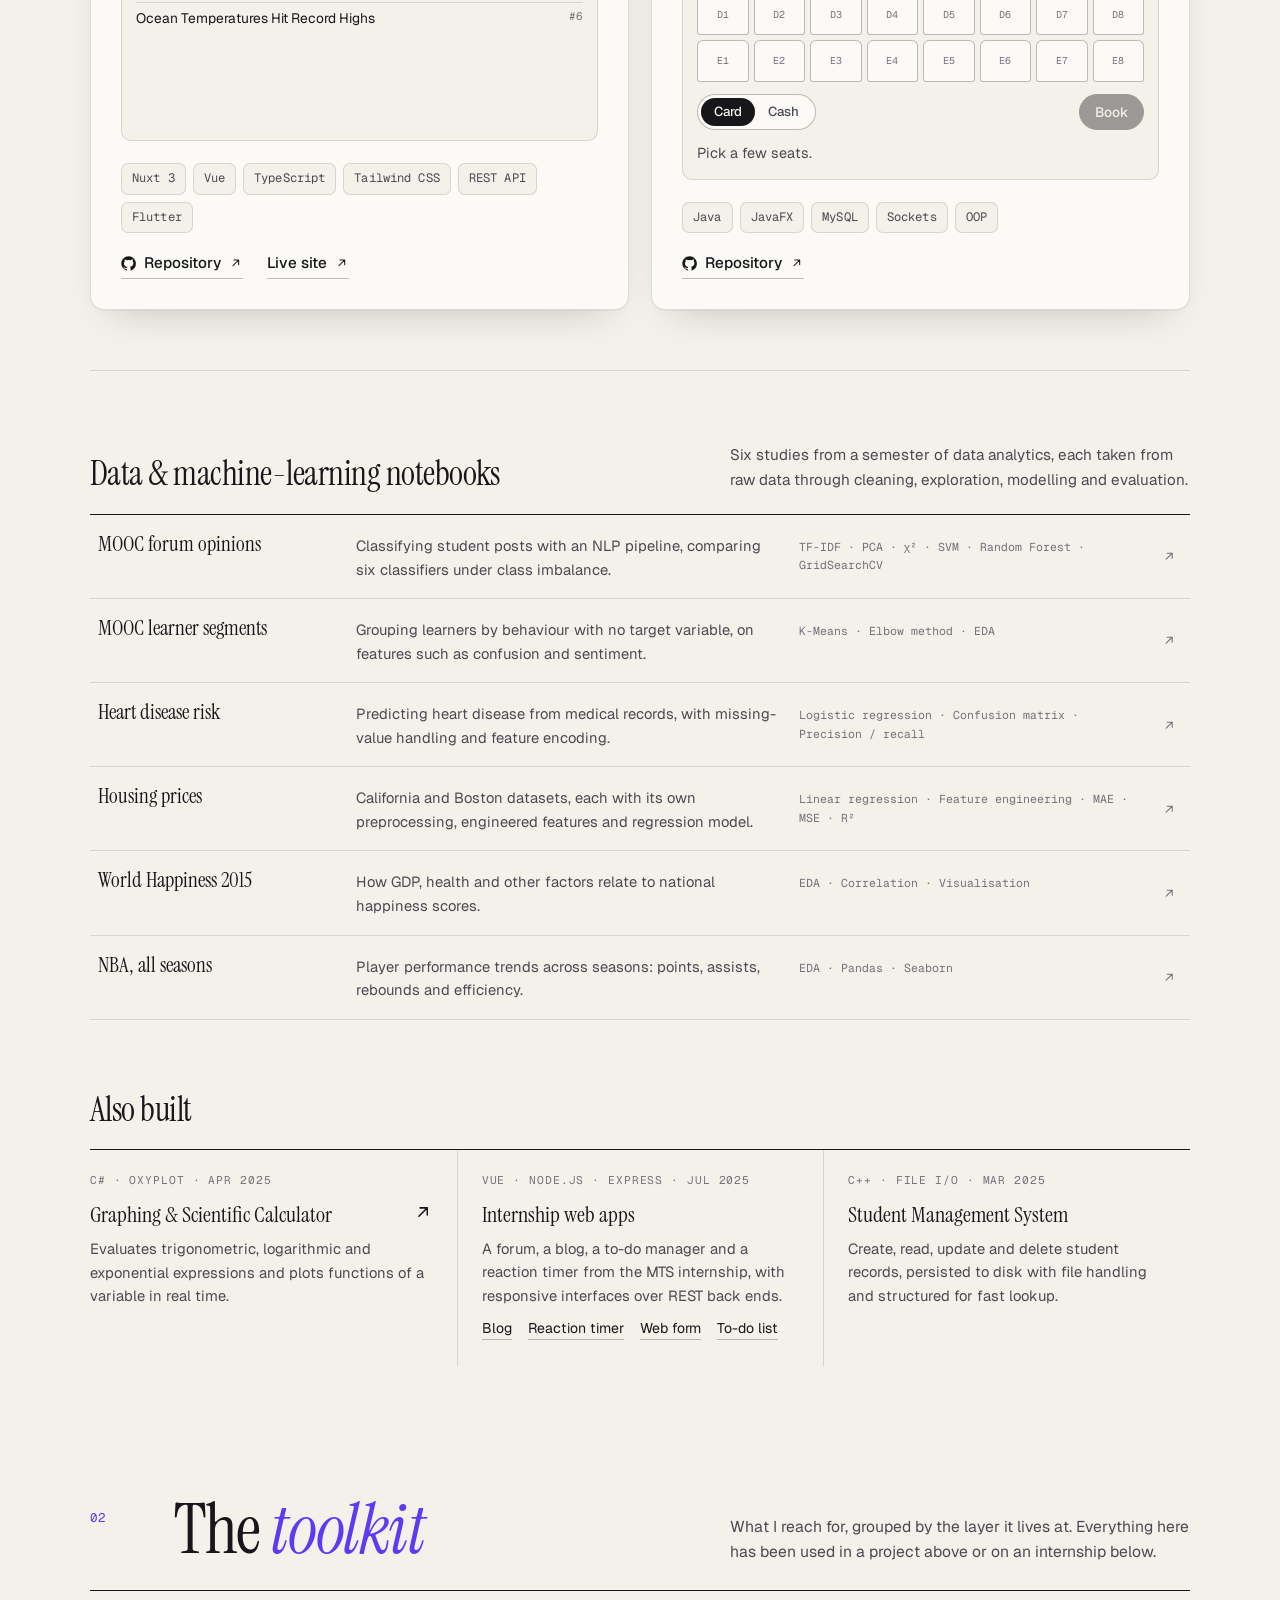
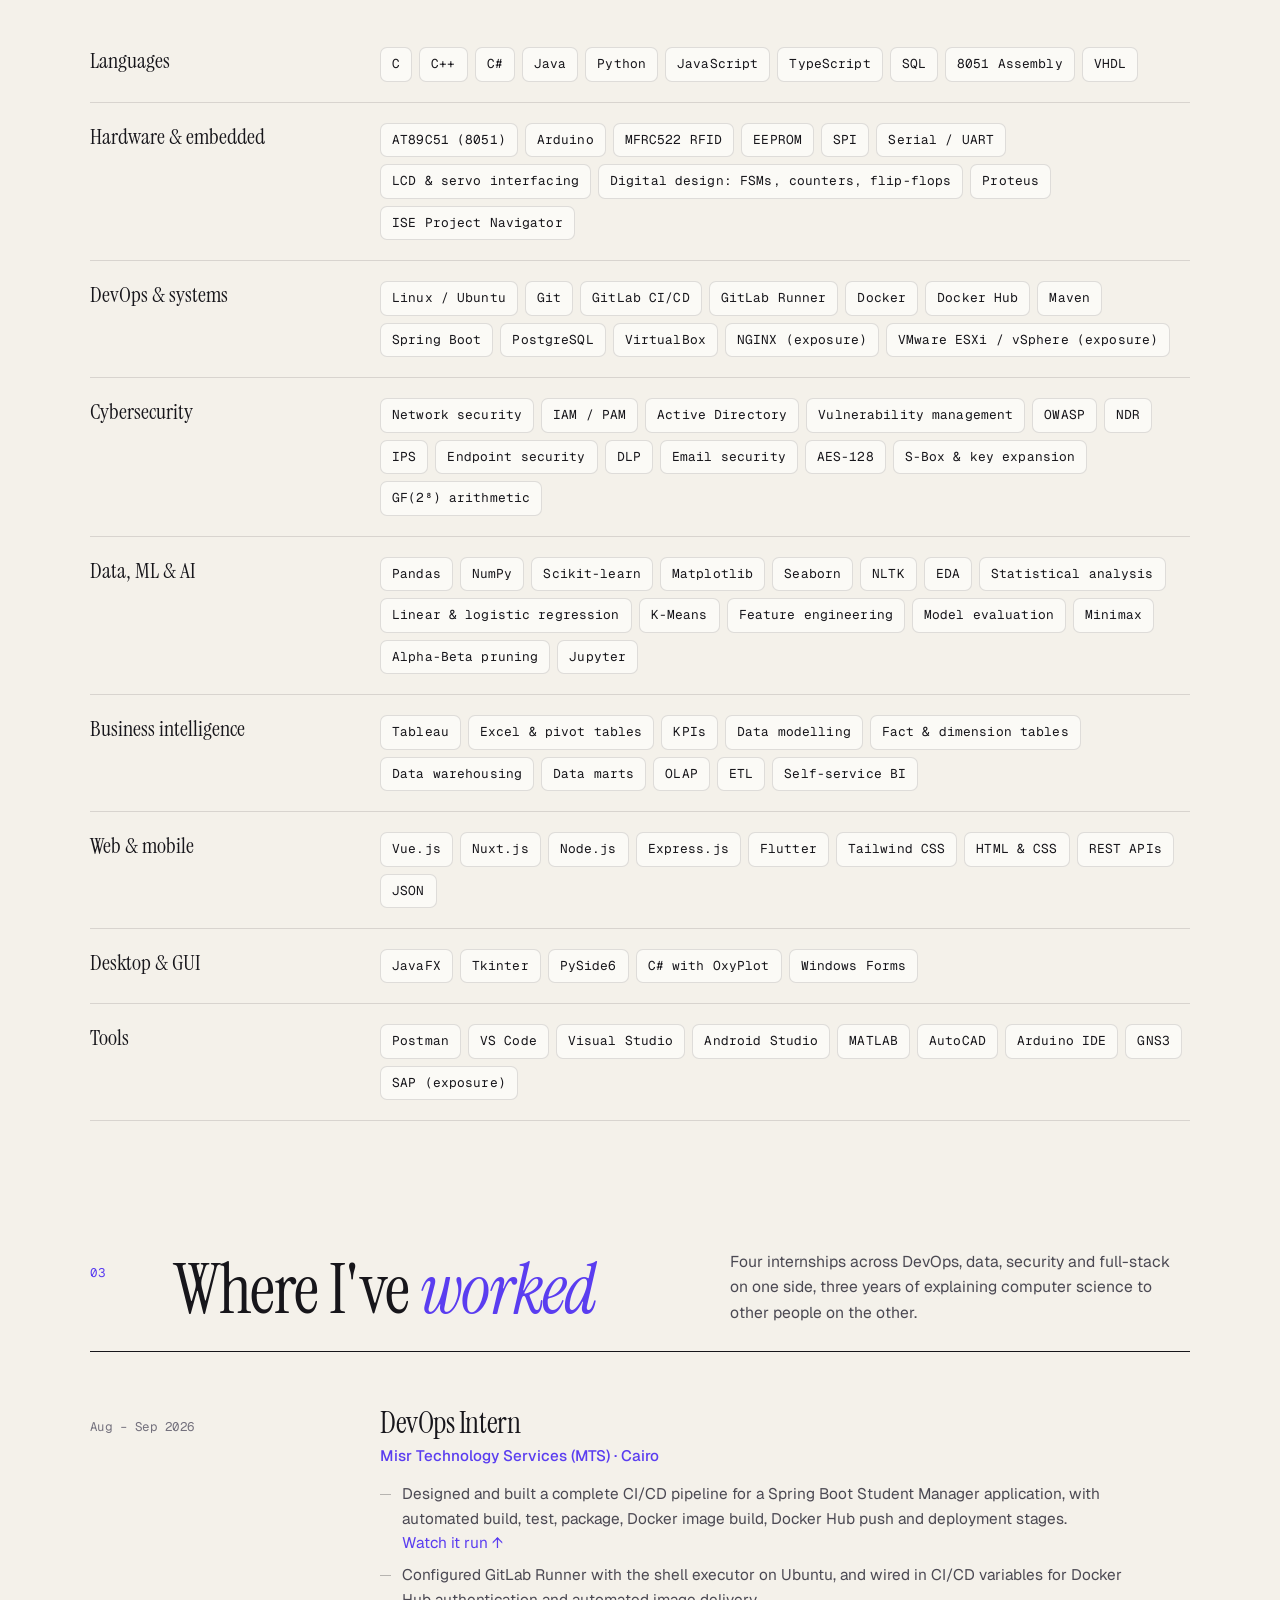
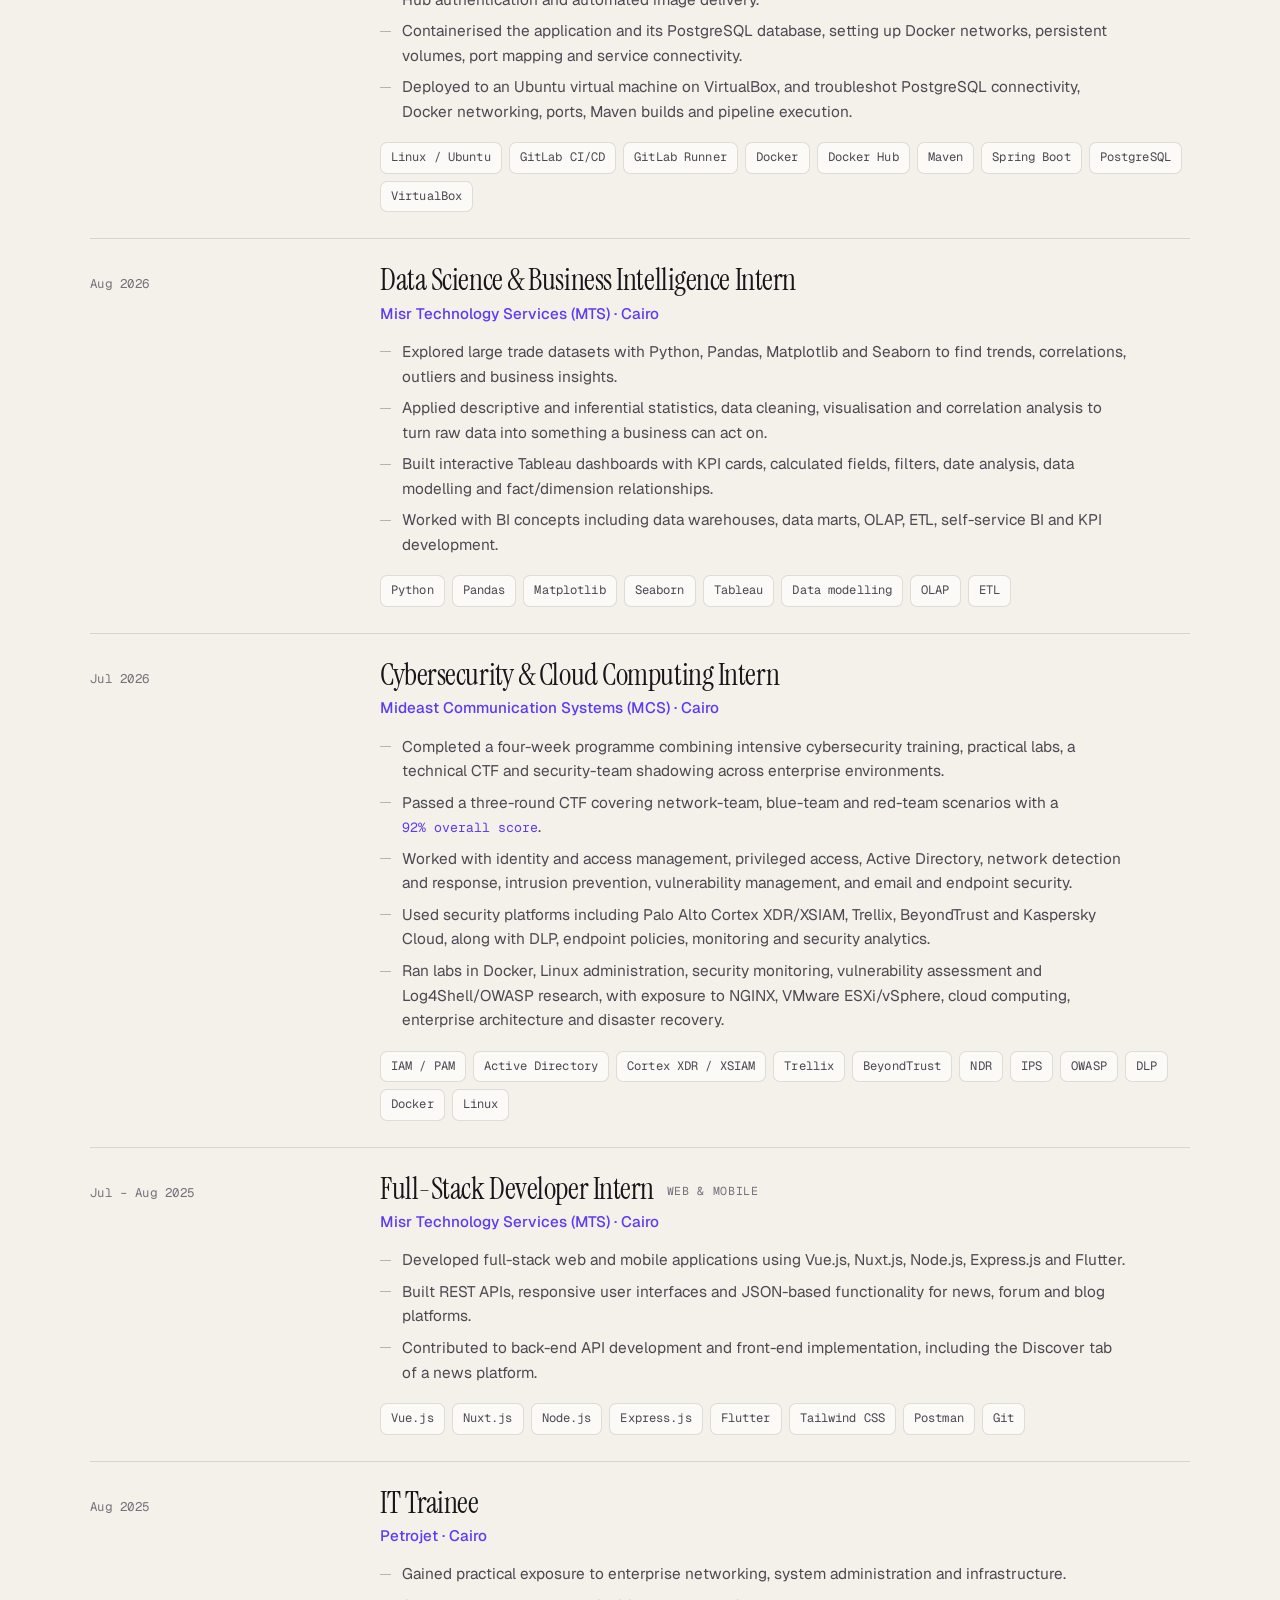
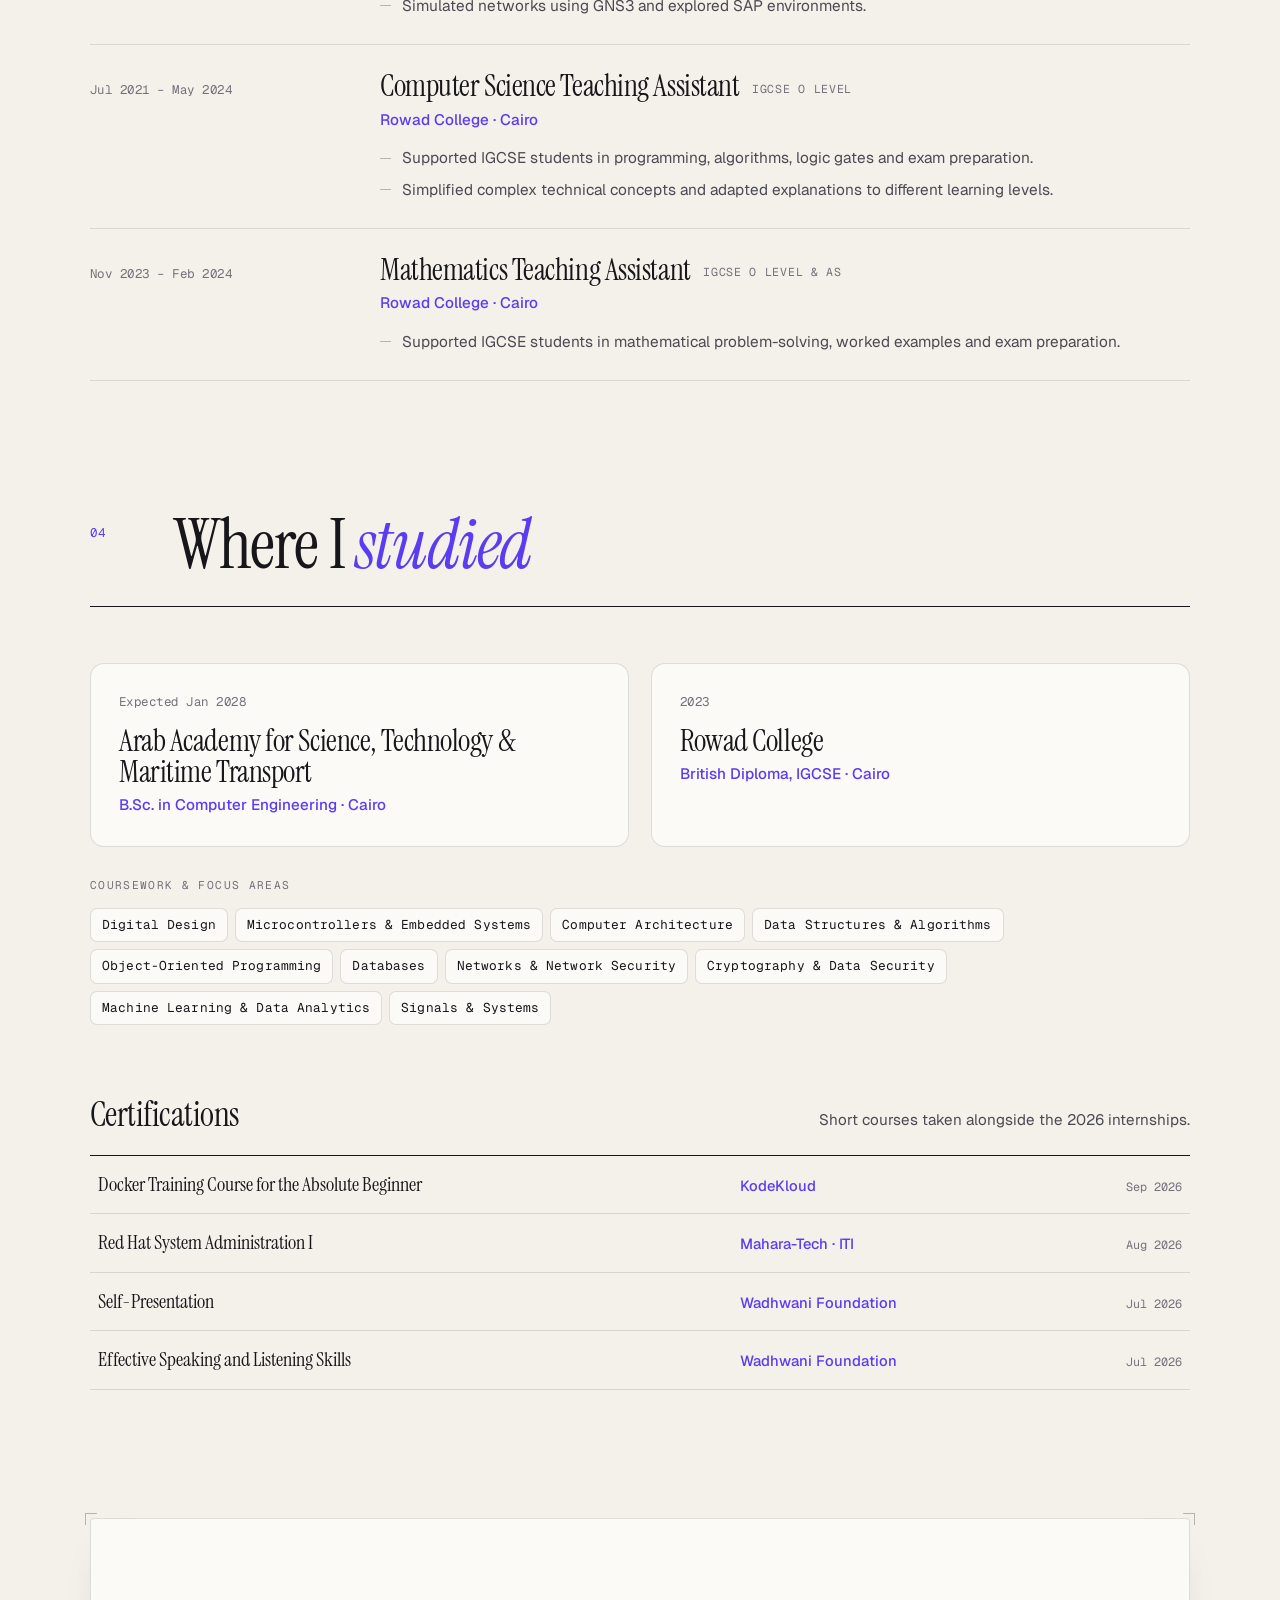
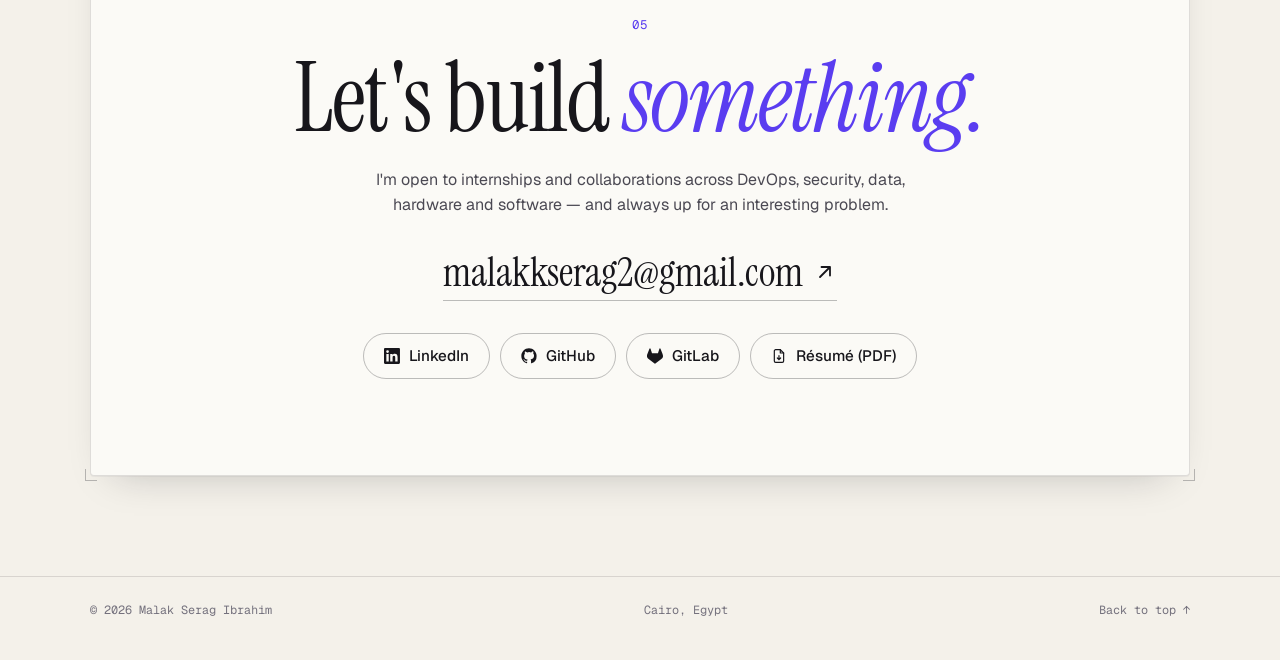
==== commit f43e45ef: "Add 2026 internships, CI/CD pipeline demo and certifications Bring the site in line with the updated" ====
--- a/index.html
+++ b/index.html
@@ -4,14 +4,14 @@
 <meta charset="UTF-8" />
 <meta name="viewport" content="width=device-width, initial-scale=1.0" />
 <title>Malak Serag — Computer Engineer</title>
-<meta name="description" content="Malak Serag Ibrahim is a computer engineering student at AAST in Cairo, building from 8051 assembly up to the browser. Try her AES-128, RFID and game-AI projects live in the page." />
+<meta name="description" content="Malak Serag Ibrahim is a computer engineering student at AAST in Cairo, working from 8051 assembly up to CI/CD pipelines, with internships in DevOps, cybersecurity, data and full-stack. Try her pipeline, AES-128, RFID and game-AI projects live in the page." />
 <meta name="author" content="Malak Serag Ibrahim" />
 <link rel="canonical" href="https://malakkserag.github.io/" />
 
 <meta property="og:type" content="website" />
 <meta property="og:url" content="https://malakkserag.github.io/" />
 <meta property="og:title" content="Malak Serag — Computer Engineer" />
-<meta property="og:description" content="From the register up to the browser. Embedded systems, security, AI, data and full-stack projects — three of them running live in the page." />
+<meta property="og:description" content="From the register up to the browser. DevOps, security, embedded, AI, data and full-stack projects — four of them running live in the page." />
 <meta property="og:image" content="https://malakkserag.github.io/assets/img/og.png" />
 <meta property="og:image:width" content="1200" />
 <meta property="og:image:height" content="630" />
@@ -49,7 +49,7 @@
   "jobTitle": "Computer Engineering Student",
   "address": { "@type": "PostalAddress", "addressLocality": "Cairo", "addressCountry": "EG" },
   "alumniOf": { "@type": "CollegeOrUniversity", "name": "Arab Academy for Science, Technology & Maritime Transport" },
-  "sameAs": ["https://github.com/Malakkserag", "https://linkedin.com/in/malak-serag-ibrahim"]
+  "sameAs": ["https://github.com/Malakkserag", "https://gitlab.com/Malak21", "https://linkedin.com/in/malak-serag-ibrahim"]
 }
 </script>
 </head>
@@ -58,6 +58,7 @@
 <!-- icon sprite -->
 <svg width="0" height="0" style="position:absolute" aria-hidden="true" focusable="false">
   <symbol id="i-github" viewBox="0 0 24 24"><path fill="currentColor" d="M12 .5C5.7.5.5 5.7.5 12c0 5.1 3.3 9.4 7.9 10.9.6.1.8-.2.8-.5v-1.7c-3.2.7-3.9-1.5-3.9-1.5-.5-1.3-1.3-1.7-1.3-1.7-1.1-.7.1-.7.1-.7 1.2.1 1.8 1.2 1.8 1.2 1 1.8 2.7 1.3 3.4 1 .1-.8.4-1.3.7-1.6-2.6-.3-5.3-1.3-5.3-5.8 0-1.3.5-2.3 1.2-3.1-.1-.3-.5-1.5.1-3.1 0 0 1-.3 3.3 1.2a11.5 11.5 0 0 1 6 0C17.3 4.7 18.3 5 18.3 5c.6 1.6.2 2.8.1 3.1.8.8 1.2 1.8 1.2 3.1 0 4.5-2.7 5.5-5.3 5.8.4.4.8 1.1.8 2.2v3.3c0 .3.2.6.8.5A11.5 11.5 0 0 0 23.5 12C23.5 5.7 18.3.5 12 .5z"/></symbol>
+  <symbol id="i-gitlab" viewBox="0 0 24 24"><path fill="currentColor" d="m23.6 9.593-.033-.086L20.3.98a.851.851 0 0 0-.336-.405.875.875 0 0 0-1 .054.875.875 0 0 0-.29.44l-2.205 6.748H7.538L5.332 1.07a.857.857 0 0 0-.29-.441.875.875 0 0 0-1-.054.859.859 0 0 0-.336.405L.433 9.502l-.032.086a6.066 6.066 0 0 0 2.012 7.01l.011.009.03.021 4.976 3.727 2.462 1.863 1.5 1.132a1.009 1.009 0 0 0 1.22 0l1.499-1.132 2.462-1.863 5.006-3.749.012-.01a6.068 6.068 0 0 0 2.01-7.003z"/></symbol>
   <symbol id="i-linkedin" viewBox="0 0 24 24"><path fill="currentColor" d="M20.45 20.45h-3.56v-5.57c0-1.33 0-3.04-1.85-3.04s-2.14 1.45-2.14 2.94v5.67H9.35V9h3.41v1.56h.05c.48-.9 1.64-1.85 3.37-1.85 3.6 0 4.27 2.37 4.27 5.46v6.28zM5.34 7.43a2.06 2.06 0 1 1 0-4.13 2.06 2.06 0 0 1 0 4.13zM7.12 20.45H3.55V9h3.57v11.45zM22.22 0H1.77C.8 0 0 .77 0 1.73v20.54C0 23.22.8 24 1.77 24h20.45c.98 0 1.78-.78 1.78-1.73V1.73C24 .77 23.2 0 22.22 0z"/></symbol>
   <symbol id="i-mail" viewBox="0 0 24 24"><g fill="none" stroke="currentColor" stroke-width="1.8" stroke-linecap="round" stroke-linejoin="round"><rect x="2.5" y="4.5" width="19" height="15" rx="2.5"/><path d="m21 7.5-9 6-9-6"/></g></symbol>
   <symbol id="i-file" viewBox="0 0 24 24"><g fill="none" stroke="currentColor" stroke-width="1.8" stroke-linecap="round" stroke-linejoin="round"><path d="M14 2.5H7a2 2 0 0 0-2 2v15a2 2 0 0 0 2 2h10a2 2 0 0 0 2-2v-12z"/><path d="M14 2.5v5h5M12 11.5v6M9.5 15l2.5 2.5 2.5-2.5"/></g></symbol>
@@ -115,12 +116,13 @@
           <span class="h1-kicker">Malak Serag, computer engineer —</span>
           from the <em>register</em> up to the <em>browser.</em>
         </h1>
-        <p class="hero-bio">I'm a computer engineering student at AAST. I write 8051 assembly, implement ciphers by hand, teach search algorithms to play games, pull signal out of messy data and ship web apps — and I like knowing how each layer works underneath the next one.</p>
+        <p class="hero-bio">I'm a fourth-year computer engineering student at AAST. I write 8051 assembly, implement ciphers by hand, teach search algorithms to play games, pull signal out of messy data, ship web apps and build the pipelines that deploy them — and I like knowing how each layer works underneath the next one.</p>
         <div class="hero-cta">
           <a class="btn btn-solid" href="#work">See the work <svg><use href="#i-down"/></svg></a>
           <a class="btn" href="Malak%20Serag%20CV.pdf" target="_blank" rel="noopener"><svg><use href="#i-file"/></svg> Résumé</a>
           <span class="hero-social">
             <a class="icon-btn" href="https://github.com/Malakkserag" target="_blank" rel="noopener" aria-label="GitHub"><svg><use href="#i-github"/></svg></a>
+            <a class="icon-btn" href="https://gitlab.com/Malak21" target="_blank" rel="noopener" aria-label="GitLab"><svg><use href="#i-gitlab"/></svg></a>
             <a class="icon-btn" href="https://linkedin.com/in/malak-serag-ibrahim" target="_blank" rel="noopener" aria-label="LinkedIn"><svg><use href="#i-linkedin"/></svg></a>
             <a class="icon-btn" href="mailto:malakkserag2@gmail.com" aria-label="Email"><svg><use href="#i-mail"/></svg></a>
           </span>
@@ -157,9 +159,9 @@
     <div class="wrap">
       <dl class="specs">
         <div><dt>Jan 2028</dt><dd>B.Sc. Computer Engineering at AAST, expected graduation</dd></div>
-        <div><dt>5+ apps</dt><dd>shipped across web and mobile as a full-stack intern at MTS</dd></div>
+        <div><dt>4 internships</dt><dd>in DevOps, data and BI, cybersecurity and full-stack development</dd></div>
+        <div><dt>92%</dt><dd>overall in a three-round network, blue-team and red-team CTF at MCS</dd></div>
         <div><dt>3 years</dt><dd>teaching computer science and maths as an IGCSE assistant</dd></div>
-        <div><dt>9 languages</dt><dd>from 8051 assembly and VHDL up to Python and JavaScript</dd></div>
       </dl>
     </div>
   </section>
@@ -170,13 +172,119 @@
       <header class="sec-head reveal">
         <span class="sec-no">01</span>
         <h2>Selected <em>work</em></h2>
-        <p>Five projects, one from each layer I've worked at. The first three run right here — rebuilt in JavaScript from the originals, so you can try them without cloning anything.</p>
+        <p>Six projects, one from each layer I've worked at. The first four run right here — rebuilt or simulated in JavaScript from the originals, so you can try them without cloning anything.</p>
       </header>
 
-      <!-- ---------- 01 AES ---------- -->
+      <!-- ---------- 01 CI/CD pipeline ---------- -->
+      <article class="plate reveal" id="p-pipeline">
+        <div class="plate-info">
+          <p class="plate-meta"><span class="plate-no">01</span><span>DevOps</span><span>Sep 2026</span><span>MTS internship</span></p>
+          <h3>Student Manager: CI/CD &amp; Docker Deployment</h3>
+          <p class="lede">The end of my DevOps internship at MTS: a Spring Boot student manager that travels from <code>git push</code> to a running container on an Ubuntu VM with nobody touching the server in between.</p>
+          <ul class="built">
+            <li>A GitLab pipeline that builds, tests, packages and deploys, run by a GitLab Runner I configured on Ubuntu with the shell executor.</li>
+            <li>A multi-stage Dockerfile: Maven builds the JAR in a JDK image, a slim JRE image runs it as a non-root user. The image goes to Docker Hub using CI/CD variables for the login.</li>
+            <li>The app and PostgreSQL as separate containers on their own Docker network, with a named volume so the data outlives every redeploy.</li>
+            <li>Debugged along the way: PostgreSQL connectivity, Docker networking, port mapping and VirtualBox networking.</li>
+          </ul>
+          <ul class="chips" aria-label="Stack">
+            <li>Java 17</li><li>Spring Boot</li><li>Maven</li><li>GitLab CI/CD</li><li>GitLab Runner</li><li>Docker</li><li>Docker Hub</li><li>PostgreSQL</li><li>Ubuntu</li>
+          </ul>
+          <p class="plate-links">
+            <a class="link" href="https://gitlab.com/Malak21/student-manager-cicd-docker-deployment" target="_blank" rel="noopener"><svg><use href="#i-gitlab"/></svg>Repository<svg class="ar"><use href="#i-arrow"/></svg></a>
+            <a class="link" href="https://hub.docker.com/r/malakk21/student-app" target="_blank" rel="noopener">Docker Hub image<svg class="ar"><use href="#i-arrow"/></svg></a>
+          </p>
+        </div>
+
+        <div class="fig" id="pl-demo">
+          <div class="fig-bar">
+            <span class="fig-tag">Fig. 1</span>
+            <span class="fig-title">Push a commit, watch it ship</span>
+            <span class="fig-live">Live</span>
+          </div>
+          <div class="fig-body">
+            <div class="pl-setup">
+              <div class="seg" role="group" aria-label="Commit to push" id="pl-kind">
+                <button type="button" class="on" data-kind="pass" aria-pressed="true">Good commit</button>
+                <button type="button" data-kind="fail" aria-pressed="false">Breaks a test</button>
+              </div>
+              <button type="button" class="btn btn-sm btn-solid" id="pl-push"><svg><use href="#i-play"/></svg>git push</button>
+            </div>
+
+            <ol class="pl-stages" aria-label="Pipeline stages">
+              <li class="pl-stage pending" data-stage="build"><i class="pl-dot" aria-hidden="true"></i><b>build</b><span class="pl-jobname">build_project</span><span class="pl-state">pending</span></li>
+              <li class="pl-stage pending" data-stage="test"><i class="pl-dot" aria-hidden="true"></i><b>test</b><span class="pl-jobname">test_project</span><span class="pl-state">pending</span></li>
+              <li class="pl-stage pending" data-stage="package"><i class="pl-dot" aria-hidden="true"></i><b>package</b><span class="pl-jobname">package_project</span><span class="pl-state">pending</span></li>
+              <li class="pl-stage pending" data-stage="deploy"><i class="pl-dot" aria-hidden="true"></i><b>deploy</b><span class="pl-jobname">deploy_project</span><span class="pl-state">pending</span></li>
+            </ol>
+
+            <div class="pl-term">
+              <div class="pl-term-bar"><span id="pl-ref">gitlab-runner · no pipeline yet</span><code id="pl-job">idle</code></div>
+              <code class="pl-log" id="pl-log" tabindex="0" role="log" aria-label="Runner output"></code>
+            </div>
+
+            <div class="pl-host" id="pl-host">
+              <p class="pl-host-label" aria-hidden="true"><span>Ubuntu VM · VirtualBox</span><span>student-network</span></p>
+              <div class="pl-board">
+                <div class="mcu off" id="pl-app">
+                  <p class="mcu-name">student-app <span>Spring Boot</span></p>
+                  <p class="mcu-line"><span>image</span><b>malakk21/student-app</b></p>
+                  <p class="mcu-line"><span>commit</span><b id="pl-app-sha">—</b></p>
+                  <p class="mcu-line"><span>ports</span><b>80 → 9000</b></p>
+                  <p class="mcu-line"><span>state</span><b class="pl-run" id="pl-app-state">not created</b></p>
+                </div>
+
+                <div class="wire" id="pl-wire" aria-hidden="true">
+                  <span class="wire-label">JDBC</span>
+                  <span class="wire-line"></span>
+                  <span class="wire-label">:5432</span>
+                </div>
+
+                <div class="mcu off" id="pl-db">
+                  <p class="mcu-name">student-db <span>postgres:16</span></p>
+                  <p class="mcu-line"><span>volume</span><b>student-db-data</b></p>
+                  <p class="mcu-line"><span>rows</span><b id="pl-db-rows">—</b></p>
+                  <p class="mcu-line"><span>ports</span><b>5460 → 5432</b></p>
+                  <p class="mcu-line"><span>state</span><b class="pl-run" id="pl-db-state">not created</b></p>
+                </div>
+              </div>
+            </div>
+
+            <div class="mini pl-site">
+              <div class="mini-bar"><span>http://ubuntu-vm/</span><code id="pl-site-ver">connection refused</code></div>
+              <p class="fig-status" id="pl-site-down">Nothing is listening on port 80 yet. The app shows up here once a pipeline deploys it.</p>
+              <div class="pl-site-up" id="pl-site-up" hidden>
+                <div class="pl-site-tools">
+                  <label class="field field-inline">
+                    <span>Search</span>
+                    <input id="pl-search" type="search" placeholder="name, email or major" autocomplete="off" />
+                  </label>
+                  <button type="button" class="btn btn-sm" id="pl-add">Add student</button>
+                </div>
+                <ul class="pl-rows" id="pl-rows" aria-live="polite"></ul>
+                <form class="pl-form" id="pl-form" autocomplete="off" novalidate hidden>
+                  <label class="field"><span>First name</span><input id="pl-f-first" type="text" maxlength="30" /></label>
+                  <label class="field"><span>Last name</span><input id="pl-f-last" type="text" maxlength="30" /></label>
+                  <label class="field"><span>Email</span><input id="pl-f-email" type="email" maxlength="60" /></label>
+                  <label class="field"><span>Major</span><input id="pl-f-major" type="text" maxlength="40" /></label>
+                  <div class="pl-form-foot">
+                    <button type="submit" class="btn btn-sm btn-solid" id="pl-save">Add student</button>
+                    <button type="button" class="btn btn-sm" id="pl-cancel">Cancel</button>
+                    <p id="pl-form-error" role="alert" hidden></p>
+                  </div>
+                </form>
+              </div>
+            </div>
+
+            <p class="fig-status" id="pl-status" aria-live="polite">Nothing is deployed yet. Push a commit and the runner on the Ubuntu VM takes it from there.</p>
+          </div>
+        </div>
+      </article>
+
+      <!-- ---------- 02 AES ---------- -->
       <article class="plate reveal" id="p-aes">
         <div class="plate-info">
-          <p class="plate-meta"><span class="plate-no">01</span><span>Security</span><span>Jun 2026</span><span>Team of 2</span></p>
+          <p class="plate-meta"><span class="plate-no">02</span><span>Security</span><span>Jun 2026</span><span>Team of 2</span></p>
           <h3>AES-128 Encryption Simulator</h3>
           <p class="lede">AES usually hides behind a library call. For our Data Security course we wrote it from the raw specification — no crypto libraries — and built a GUI that shows the 4×4 state after every single step.</p>
           <ul class="built">
@@ -194,7 +302,7 @@
 
         <div class="fig" id="aes-demo">
           <div class="fig-bar">
-            <span class="fig-tag">Fig. 1</span>
+            <span class="fig-tag">Fig. 2</span>
             <span class="fig-title">AES-128, one step at a time</span>
             <span class="fig-live">Live</span>
           </div>
@@ -250,10 +358,10 @@
         </div>
       </article>
 
-      <!-- ---------- 02 RFID ---------- -->
+      <!-- ---------- 03 RFID ---------- -->
       <article class="plate reveal" id="p-rfid">
         <div class="plate-info">
-          <p class="plate-meta"><span class="plate-no">02</span><span>Embedded</span><span>Jun 2026</span><span>Team of 3</span></p>
+          <p class="plate-meta"><span class="plate-no">03</span><span>Embedded</span><span>Jun 2026</span><span>Team of 3</span></p>
           <h3>RFID Access Control System</h3>
           <p class="lede">A door lock split across two processors. An Arduino with an MFRC522 reads each card over SPI and makes the decision; an AT89C51 does everything you can see and hear, driven by a single byte over a 9600-baud serial link.</p>
           <ul class="built">
@@ -271,7 +379,7 @@
 
         <div class="fig" id="rfid-demo">
           <div class="fig-bar">
-            <span class="fig-tag">Fig. 2</span>
+            <span class="fig-tag">Fig. 3</span>
             <span class="fig-title">Tap a card on the reader</span>
             <span class="fig-live">Live</span>
           </div>
@@ -313,10 +421,10 @@
         </div>
       </article>
 
-      <!-- ---------- 03 CyberClash ---------- -->
+      <!-- ---------- 04 CyberClash ---------- -->
       <article class="plate reveal" id="p-cyberclash">
         <div class="plate-info">
-          <p class="plate-meta"><span class="plate-no">03</span><span>Artificial intelligence</span><span>Oct 2026</span></p>
+          <p class="plate-meta"><span class="plate-no">04</span><span>Artificial intelligence</span><span>Oct 2026</span></p>
           <h3>CyberClash AI</h3>
           <p class="lede">A two-player, zero-sum strategy game on a ten-host network. The attacker starts at H0 and tries to reach the database on H5 and exfiltrate it; the defender patches, isolates and restores hosts on a budget of 10.</p>
           <ul class="built">
@@ -334,7 +442,7 @@
 
         <div class="fig" id="cc-demo">
           <div class="fig-bar">
-            <span class="fig-tag">Fig. 3</span>
+            <span class="fig-tag">Fig. 4</span>
             <span class="fig-title">Play against the search</span>
             <span class="fig-live">Live</span>
           </div>
@@ -382,10 +490,10 @@
         </div>
       </article>
 
-      <!-- ---------- 04 + 05 ---------- -->
+      <!-- ---------- 05 + 06 ---------- -->
       <div class="duo">
         <article class="card reveal" id="p-news">
-          <p class="plate-meta"><span class="plate-no">04</span><span>Full-stack</span><span>Jul 2025</span><span>MTS internship</span></p>
+          <p class="plate-meta"><span class="plate-no">05</span><span>Full-stack</span><span>Jul 2025</span><span>MTS internship</span></p>
           <h3>News Platform</h3>
           <p class="lede">A news site built during my internship at Misr Technology Services: a Nuxt front end over its own server API, with article pages, search and author filtering, paired with a Flutter client for mobile.</p>
 
@@ -408,7 +516,7 @@
         </article>
 
         <article class="card reveal" id="p-cinema">
-          <p class="plate-meta"><span class="plate-no">05</span><span>Desktop · Database</span><span>Dec 2025</span></p>
+          <p class="plate-meta"><span class="plate-no">06</span><span>Desktop · Database</span><span>Dec 2025</span></p>
           <h3>Cinema Booking System</h3>
           <p class="lede">A JavaFX desktop app that walks from movie to hall to seat to payment, backed by MySQL and a multithreaded socket server. Card and cash share one Payment interface, so adding a method is a new class, not a rewrite.</p>
 
@@ -505,9 +613,9 @@
             <p>Evaluates trigonometric, logarithmic and exponential expressions and plots functions of a variable in real time.</p>
           </a>
           <div class="tile">
-            <p class="tile-meta">Vue · JavaScript · Jul 2025</p>
+            <p class="tile-meta">Vue · Node.js · Express · Jul 2025</p>
             <h4>Internship web apps</h4>
-            <p>Smaller apps from the MTS internship, each practising a different piece of the front end.</p>
+            <p>A forum, a blog, a to-do manager and a reaction timer from the MTS internship, with responsive interfaces over REST back ends.</p>
             <p class="tile-links">
               <a href="https://github.com/Malakkserag/dojoBlog_MTS" target="_blank" rel="noopener">Blog</a>
               <a href="https://github.com/Malakkserag/ReactionTimer_Game" target="_blank" rel="noopener">Reaction timer</a>
@@ -531,7 +639,7 @@
       <header class="sec-head reveal">
         <span class="sec-no">02</span>
         <h2>The <em>toolkit</em></h2>
-        <p>What I reach for, grouped by the layer it lives at. Everything here has been used in a project above.</p>
+        <p>What I reach for, grouped by the layer it lives at. Everything here has been used in a project above or on an internship below.</p>
       </header>
 
       <dl class="spec-table reveal">
@@ -544,24 +652,32 @@
           <dd><ul class="chips"><li>AT89C51 (8051)</li><li>Arduino</li><li>MFRC522 RFID</li><li>EEPROM</li><li>SPI</li><li>Serial / UART</li><li>LCD &amp; servo interfacing</li><li>Digital design: FSMs, counters, flip-flops</li><li>Proteus</li><li>ISE Project Navigator</li></ul></dd>
         </div>
         <div>
-          <dt>Security &amp; AI</dt>
-          <dd><ul class="chips"><li>AES-128</li><li>S-Box &amp; key expansion</li><li>GF(2⁸) arithmetic</li><li>Minimax</li><li>Alpha-Beta pruning</li><li>Network security basics</li><li>Data security principles</li></ul></dd>
+          <dt>DevOps &amp; systems</dt>
+          <dd><ul class="chips"><li>Linux / Ubuntu</li><li>Git</li><li>GitLab CI/CD</li><li>GitLab Runner</li><li>Docker</li><li>Docker Hub</li><li>Maven</li><li>Spring Boot</li><li>PostgreSQL</li><li>VirtualBox</li><li>NGINX (exposure)</li><li>VMware ESXi / vSphere (exposure)</li></ul></dd>
         </div>
         <div>
-          <dt>Data &amp; ML</dt>
-          <dd><ul class="chips"><li>Pandas</li><li>NumPy</li><li>Scikit-learn</li><li>Matplotlib</li><li>Seaborn</li><li>NLTK</li><li>Linear &amp; logistic regression</li><li>K-Means</li><li>Feature engineering</li><li>Model evaluation</li><li>Jupyter</li></ul></dd>
+          <dt>Cybersecurity</dt>
+          <dd><ul class="chips"><li>Network security</li><li>IAM / PAM</li><li>Active Directory</li><li>Vulnerability management</li><li>OWASP</li><li>NDR</li><li>IPS</li><li>Endpoint security</li><li>DLP</li><li>Email security</li><li>AES-128</li><li>S-Box &amp; key expansion</li><li>GF(2⁸) arithmetic</li></ul></dd>
+        </div>
+        <div>
+          <dt>Data, ML &amp; AI</dt>
+          <dd><ul class="chips"><li>Pandas</li><li>NumPy</li><li>Scikit-learn</li><li>Matplotlib</li><li>Seaborn</li><li>NLTK</li><li>EDA</li><li>Statistical analysis</li><li>Linear &amp; logistic regression</li><li>K-Means</li><li>Feature engineering</li><li>Model evaluation</li><li>Minimax</li><li>Alpha-Beta pruning</li><li>Jupyter</li></ul></dd>
+        </div>
+        <div>
+          <dt>Business intelligence</dt>
+          <dd><ul class="chips"><li>Tableau</li><li>Excel &amp; pivot tables</li><li>KPIs</li><li>Data modelling</li><li>Fact &amp; dimension tables</li><li>Data warehousing</li><li>Data marts</li><li>OLAP</li><li>ETL</li><li>Self-service BI</li></ul></dd>
         </div>
         <div>
           <dt>Web &amp; mobile</dt>
-          <dd><ul class="chips"><li>Vue.js</li><li>Nuxt.js</li><li>Node.js</li><li>Flutter</li><li>Tailwind CSS</li><li>HTML &amp; CSS</li><li>REST APIs</li><li>JSON</li></ul></dd>
+          <dd><ul class="chips"><li>Vue.js</li><li>Nuxt.js</li><li>Node.js</li><li>Express.js</li><li>Flutter</li><li>Tailwind CSS</li><li>HTML &amp; CSS</li><li>REST APIs</li><li>JSON</li></ul></dd>
         </div>
         <div>
           <dt>Desktop &amp; GUI</dt>
-          <dd><ul class="chips"><li>JavaFX</li><li>Tkinter</li><li>PySide6</li><li>C# with OxyPlot</li></ul></dd>
+          <dd><ul class="chips"><li>JavaFX</li><li>Tkinter</li><li>PySide6</li><li>C# with OxyPlot</li><li>Windows Forms</li></ul></dd>
         </div>
         <div>
-          <dt>Tools &amp; networks</dt>
-          <dd><ul class="chips"><li>Git</li><li>Postman</li><li>MATLAB</li><li>AutoCAD</li><li>Arduino IDE</li><li>GNS3</li><li>System administration</li><li>SAP (exposure)</li></ul></dd>
+          <dt>Tools</dt>
+          <dd><ul class="chips"><li>Postman</li><li>VS Code</li><li>Visual Studio</li><li>Android Studio</li><li>MATLAB</li><li>AutoCAD</li><li>Arduino IDE</li><li>GNS3</li><li>SAP (exposure)</li></ul></dd>
         </div>
       </dl>
     </div>
@@ -573,20 +689,71 @@
       <header class="sec-head reveal">
         <span class="sec-no">03</span>
         <h2>Where I've <em>worked</em></h2>
-        <p>Industry internships on one side, three years of explaining computer science to other people on the other.</p>
+        <p>Four internships across DevOps, data, security and full-stack on one side, three years of explaining computer science to other people on the other.</p>
       </header>
 
       <ol class="timeline">
+        <li class="reveal">
+          <p class="when">Aug – Sep 2026</p>
+          <div>
+            <h3>DevOps Intern</h3>
+            <p class="org">Misr Technology Services (MTS) · Cairo</p>
+            <ul>
+              <li>Designed and built a complete CI/CD pipeline for a Spring Boot Student Manager application, with automated build, test, package, Docker image build, Docker Hub push and deployment stages. <a class="inline" href="#p-pipeline">Watch it run ↑</a></li>
+              <li>Configured GitLab Runner with the shell executor on Ubuntu, and wired in CI/CD variables for Docker Hub authentication and automated image delivery.</li>
+              <li>Containerised the application and its PostgreSQL database, setting up Docker networks, persistent volumes, port mapping and service connectivity.</li>
+              <li>Deployed to an Ubuntu virtual machine on VirtualBox, and troubleshot PostgreSQL connectivity, Docker networking, ports, Maven builds and pipeline execution.</li>
+            </ul>
+            <ul class="chips" aria-label="Tools">
+              <li>Linux / Ubuntu</li><li>GitLab CI/CD</li><li>GitLab Runner</li><li>Docker</li><li>Docker Hub</li><li>Maven</li><li>Spring Boot</li><li>PostgreSQL</li><li>VirtualBox</li>
+            </ul>
+          </div>
+        </li>
+        <li class="reveal">
+          <p class="when">Aug 2026</p>
+          <div>
+            <h3>Data Science &amp; Business Intelligence Intern</h3>
+            <p class="org">Misr Technology Services (MTS) · Cairo</p>
+            <ul>
+              <li>Explored large trade datasets with Python, Pandas, Matplotlib and Seaborn to find trends, correlations, outliers and business insights.</li>
+              <li>Applied descriptive and inferential statistics, data cleaning, visualisation and correlation analysis to turn raw data into something a business can act on.</li>
+              <li>Built interactive Tableau dashboards with KPI cards, calculated fields, filters, date analysis, data modelling and fact/dimension relationships.</li>
+              <li>Worked with BI concepts including data warehouses, data marts, OLAP, ETL, self-service BI and KPI development.</li>
+            </ul>
+            <ul class="chips" aria-label="Tools">
+              <li>Python</li><li>Pandas</li><li>Matplotlib</li><li>Seaborn</li><li>Tableau</li><li>Data modelling</li><li>OLAP</li><li>ETL</li>
+            </ul>
+          </div>
+        </li>
+        <li class="reveal">
+          <p class="when">Jul 2026</p>
+          <div>
+            <h3>Cybersecurity &amp; Cloud Computing Intern</h3>
+            <p class="org">Mideast Communication Systems (MCS) · Cairo</p>
+            <ul>
+              <li>Completed a four-week programme combining intensive cybersecurity training, practical labs, a technical CTF and security-team shadowing across enterprise environments.</li>
+              <li>Passed a three-round CTF covering network-team, blue-team and red-team scenarios with a <span class="score">92% overall score</span>.</li>
+              <li>Worked with identity and access management, privileged access, Active Directory, network detection and response, intrusion prevention, vulnerability management, and email and endpoint security.</li>
+              <li>Used security platforms including Palo Alto Cortex XDR/XSIAM, Trellix, BeyondTrust and Kaspersky Cloud, along with DLP, endpoint policies, monitoring and security analytics.</li>
+              <li>Ran labs in Docker, Linux administration, security monitoring, vulnerability assessment and Log4Shell/OWASP research, with exposure to NGINX, VMware ESXi/vSphere, cloud computing, enterprise architecture and disaster recovery.</li>
+            </ul>
+            <ul class="chips" aria-label="Tools">
+              <li>IAM / PAM</li><li>Active Directory</li><li>Cortex XDR / XSIAM</li><li>Trellix</li><li>BeyondTrust</li><li>NDR</li><li>IPS</li><li>OWASP</li><li>DLP</li><li>Docker</li><li>Linux</li>
+            </ul>
+          </div>
+        </li>
         <li class="reveal">
           <p class="when">Jul – Aug 2025</p>
           <div>
             <h3>Full-Stack Developer Intern <span>Web &amp; Mobile</span></h3>
             <p class="org">Misr Technology Services (MTS) · Cairo</p>
             <ul>
-              <li>Developed 5+ full-stack and mobile applications using Vue.js, Node.js and Flutter.</li>
-              <li>Designed RESTful APIs and responsive user interfaces.</li>
-              <li>Managed client–server communication using JSON.</li>
-              <li>Delivered projects including a news platform, a forum system and a blog.</li>
+              <li>Developed full-stack web and mobile applications using Vue.js, Nuxt.js, Node.js, Express.js and Flutter.</li>
+              <li>Built REST APIs, responsive user interfaces and JSON-based functionality for news, forum and blog platforms.</li>
+              <li>Contributed to back-end API development and front-end implementation, including the Discover tab of a news platform.</li>
+            </ul>
+            <ul class="chips" aria-label="Tools">
+              <li>Vue.js</li><li>Nuxt.js</li><li>Node.js</li><li>Express.js</li><li>Flutter</li><li>Tailwind CSS</li><li>Postman</li><li>Git</li>
             </ul>
           </div>
         </li>
@@ -596,9 +763,8 @@
             <h3>IT Trainee</h3>
             <p class="org">Petrojet · Cairo</p>
             <ul>
-              <li>Gained experience in networking fundamentals and system administration.</li>
-              <li>Simulated networks using GNS3 and explored enterprise infrastructure.</li>
-              <li>Explored SAP systems and IT infrastructure.</li>
+              <li>Gained practical exposure to enterprise networking, system administration and infrastructure.</li>
+              <li>Simulated networks using GNS3 and explored SAP environments.</li>
             </ul>
           </div>
         </li>
@@ -608,8 +774,8 @@
             <h3>Computer Science Teaching Assistant <span>IGCSE O Level</span></h3>
             <p class="org">Rowad College · Cairo</p>
             <ul>
-              <li>Assisted students in algorithms, logic gates and programming concepts.</li>
-              <li>Explained complex technical topics in a simplified, structured manner.</li>
+              <li>Supported IGCSE students in programming, algorithms, logic gates and exam preparation.</li>
+              <li>Simplified complex technical concepts and adapted explanations to different learning levels.</li>
             </ul>
           </div>
         </li>
@@ -619,8 +785,7 @@
             <h3>Mathematics Teaching Assistant <span>IGCSE O Level &amp; AS</span></h3>
             <p class="org">Rowad College · Cairo</p>
             <ul>
-              <li>Supported students in mathematical problem-solving and exam preparation.</li>
-              <li>Strengthened analytical thinking and communication skills through teaching.</li>
+              <li>Supported IGCSE students in mathematical problem-solving, worked examples and exam preparation.</li>
             </ul>
           </div>
         </li>
@@ -645,7 +810,7 @@
         <div class="edu-item">
           <p class="when">2023</p>
           <h3>Rowad College</h3>
-          <p class="org">IGCSE Diploma · Cairo</p>
+          <p class="org">British Diploma, IGCSE · Cairo</p>
         </div>
       </div>
 
@@ -664,6 +829,19 @@
           <li>Signals &amp; Systems</li>
         </ul>
       </div>
+
+      <div class="sub reveal" id="certifications">
+        <header class="sub-head">
+          <h3>Certifications</h3>
+          <p>Short courses taken alongside the 2026 internships.</p>
+        </header>
+        <ul class="certs">
+          <li><span class="c-name">Docker Training Course for the Absolute Beginner</span><span class="c-by">KodeKloud</span><span class="c-when">Sep 2026</span></li>
+          <li><span class="c-name">Red Hat System Administration I</span><span class="c-by">Mahara-Tech · ITI</span><span class="c-when">Aug 2026</span></li>
+          <li><span class="c-name">Self-Presentation</span><span class="c-by">Wadhwani Foundation</span><span class="c-when">Jul 2026</span></li>
+          <li><span class="c-name">Effective Speaking and Listening Skills</span><span class="c-by">Wadhwani Foundation</span><span class="c-when">Jul 2026</span></li>
+        </ul>
+      </div>
     </div>
   </section>
 
@@ -674,11 +852,12 @@
         <div class="marks" aria-hidden="true"><i></i><i></i><i></i><i></i></div>
         <span class="sec-no">05</span>
         <h2>Let's build <em>something.</em></h2>
-        <p>I'm open to internships and collaborations across hardware, security, data and software — and always up for an interesting problem.</p>
+        <p>I'm open to internships and collaborations across DevOps, security, data, hardware and software — and always up for an interesting problem.</p>
         <a class="mail" href="mailto:malakkserag2@gmail.com">malakkserag2@gmail.com<svg class="ar"><use href="#i-arrow"/></svg></a>
         <div class="contact-links">
           <a class="btn" href="https://linkedin.com/in/malak-serag-ibrahim" target="_blank" rel="noopener"><svg><use href="#i-linkedin"/></svg>LinkedIn</a>
           <a class="btn" href="https://github.com/Malakkserag" target="_blank" rel="noopener"><svg><use href="#i-github"/></svg>GitHub</a>
+          <a class="btn" href="https://gitlab.com/Malak21" target="_blank" rel="noopener"><svg><use href="#i-gitlab"/></svg>GitLab</a>
           <a class="btn" href="Malak%20Serag%20CV.pdf" target="_blank" rel="noopener"><svg><use href="#i-file"/></svg>Résumé (PDF)</a>
         </div>
       </div>
@@ -698,6 +877,7 @@
 <script src="assets/js/aes-core.js" defer></script>
 <script src="assets/js/cyberclash-core.js" defer></script>
 <script src="assets/js/site.js" defer></script>
+<script src="assets/js/pipeline-demo.js" defer></script>
 <script src="assets/js/aes-demo.js" defer></script>
 <script src="assets/js/rfid-demo.js" defer></script>
 <script src="assets/js/cyberclash-demo.js" defer></script>
--- a/assets/css/style.css
+++ b/assets/css/style.css
@@ -336,6 +336,9 @@
 .plate-no { color: var(--accent); }
 h3 { font-family: var(--serif); font-weight: 400; font-size: clamp(1.8rem, 3.2vw, 2.5rem); line-height: 1.06; letter-spacing: -0.015em; }
 .lede { margin-top: 15px; color: var(--ink-2); font-size: 1.01rem; }
+.lede code { font-family: var(--mono); font-size: 0.88em; padding: 2px 6px; border-radius: 5px; background: var(--surface-2); color: var(--ink); white-space: nowrap; }
+a.inline { color: var(--accent); white-space: nowrap; }
+a.inline:hover { text-decoration: underline; }
 .built { margin: 20px 0 22px; display: grid; gap: 10px; }
 .built li { position: relative; padding-left: 22px; font-size: 0.95rem; line-height: 1.5; }
 .built li::before { content: ''; position: absolute; left: 0; top: 0.72em; width: 11px; height: 1px; background: var(--accent); }
@@ -361,6 +364,102 @@
 .fig-status b { color: var(--ink); font-weight: 600; }
 .fig-status .ok { color: var(--ok); font-weight: 600; }
 .fig-status .bad { color: var(--bad); font-weight: 600; }
+
+/* --- CI/CD pipeline --- */
+.pl-setup { display: flex; flex-wrap: wrap; align-items: center; gap: 10px 14px; }
+.pl-setup .seg { margin-right: auto; }
+.pl-setup .seg button[disabled], .pl-setup .btn[disabled] { cursor: progress; }
+.pl-stages { display: grid; grid-template-columns: repeat(4, minmax(0, 1fr)); gap: 18px; }
+.pl-stage {
+  position: relative; display: grid; grid-template-columns: 18px minmax(0, 1fr); gap: 2px 9px; align-items: center;
+  padding: 11px 12px 12px; border: 1px solid var(--line-2); border-radius: 10px; background: var(--bg);
+  transition: border-color 0.3s, box-shadow 0.3s, opacity 0.3s;
+}
+.pl-stage + .pl-stage::before { content: ''; position: absolute; left: -19px; top: 50%; width: 18px; height: 1px; background: var(--line-2); transition: background-color 0.3s; }
+.pl-stage.passed + .pl-stage::before { background: var(--ok); }
+.pl-stage b { font-weight: 600; font-size: 0.92rem; }
+.pl-stage .pl-jobname, .pl-stage .pl-state { grid-column: 1 / -1; font-family: var(--mono); font-size: 0.66rem; color: var(--ink-3); white-space: nowrap; overflow: hidden; text-overflow: ellipsis; }
+.pl-stage .pl-jobname { margin-top: 5px; }
+.pl-stage .pl-state { letter-spacing: 0.1em; text-transform: uppercase; margin-top: 2px; }
+.pl-dot { width: 16px; height: 16px; border-radius: 50%; border: 1.5px solid var(--line-2); display: grid; place-items: center; font-family: var(--mono); font-size: 0.62rem; font-weight: 500; line-height: 1; color: #fff; }
+.pl-stage.running { border-color: var(--accent); box-shadow: 0 0 0 3px var(--accent-soft); }
+.pl-stage.running .pl-dot { border: 2px solid var(--accent-soft); border-top-color: var(--accent); animation: spin 0.8s linear infinite; }
+.pl-stage.running .pl-state { color: var(--accent); }
+.pl-stage.passed .pl-dot { background: var(--ok); border-color: var(--ok); }
+.pl-stage.passed .pl-dot::after { content: '✓'; }
+.pl-stage.passed .pl-state { color: var(--ok); }
+.pl-stage.failed { border-color: var(--bad); box-shadow: 0 0 0 3px var(--bad-soft); }
+.pl-stage.failed .pl-dot { background: var(--bad); border-color: var(--bad); }
+.pl-stage.failed .pl-dot::after { content: '×'; font-size: 0.8rem; }
+.pl-stage.failed .pl-state { color: var(--bad); }
+.pl-stage.skipped { opacity: 0.5; border-style: dashed; }
+.pl-stage.skipped .pl-dot { border-style: dashed; }
+:root[data-theme='dark'] .pl-dot { color: #0d0d12; }
+
+/* the runner's terminal keeps its own dark colours in both themes, like the LCD above */
+.pl-term { border: 1px solid var(--line-2); border-radius: 10px; background: #121118; color: #b6b3c4; overflow: hidden; }
+.pl-term-bar { display: flex; justify-content: space-between; gap: 12px; padding: 9px 14px; border-bottom: 1px solid rgba(236, 234, 243, 0.12); font-family: var(--mono); font-size: 0.68rem; color: #858295; min-width: 0; }
+.pl-term-bar span, .pl-term-bar code { white-space: nowrap; overflow: hidden; text-overflow: ellipsis; }
+.pl-term-bar code { font-family: var(--mono); color: #a898ff; flex: none; max-width: 50%; }
+.pl-log { display: block; height: 176px; overflow-y: auto; padding: 12px 14px; font-family: var(--mono); font-size: 0.72rem; line-height: 1.6; white-space: pre-wrap; word-break: break-word; scrollbar-width: thin; scrollbar-color: #3a3846 transparent; }
+.pl-log .cmd { color: #f4f2fa; }
+.pl-log .sec { color: #a898ff; }
+.pl-log .ok { color: #45d79b; }
+.pl-log .bad { color: #ff6f79; }
+.pl-log .dim { color: #858295; }
+.pl-log:focus-visible { outline-offset: -3px; }
+
+.pl-host { position: relative; border: 1px dashed var(--line-2); border-radius: 12px; padding: 30px 14px 14px; transition: border-color 0.4s; }
+.pl-host.on { border-color: var(--ink-3); }
+.pl-host-label { position: absolute; left: 14px; right: 14px; top: 9px; display: flex; justify-content: space-between; gap: 12px; font-family: var(--mono); font-size: 0.64rem; letter-spacing: 0.1em; text-transform: uppercase; color: var(--ink-3); white-space: nowrap; overflow: hidden; }
+.pl-host-label span:last-child { opacity: 0.35; transition: opacity 0.4s, color 0.4s; }
+.pl-host.on .pl-host-label span:last-child { opacity: 1; color: var(--accent); }
+.pl-board .mcu { gap: 7px; transition: border-color 0.3s, box-shadow 0.3s, opacity 0.4s; }
+.pl-board .mcu.off { border-style: dashed; opacity: 0.5; }
+.pl-board .mcu-name { margin-bottom: 4px; }
+.pl-board .mcu-line b { overflow: hidden; text-overflow: ellipsis; white-space: nowrap; min-width: 0; }
+.pl-run { display: inline-flex; align-items: center; gap: 6px; }
+.pl-run::before { content: ''; width: 7px; height: 7px; border-radius: 50%; border: 1px solid var(--line-2); flex: none; }
+.pl-run.up { color: var(--ok); }
+.pl-run.up::before { background: var(--ok); border-color: var(--ok); }
+.pl-run.wait { color: var(--accent); }
+.pl-run.wait::before { border-color: var(--accent); }
+.pl-board .wire-line { transition: background-color 0.4s; }
+.pl-board .wire.on .wire-line { background: var(--ok); }
+.pl-board .wire.on .wire-label { color: var(--ink-2); }
+
+.fig .pl-site { margin: 0; }
+.pl-site .mini-bar span { white-space: nowrap; flex: none; }
+.pl-site-up { display: grid; gap: 12px; }
+.pl-site-tools { display: flex; gap: 10px; align-items: center; }
+.pl-site-tools .field { flex: 1; }
+.pl-site .field input { background: var(--surface); }
+.pl-rows { display: grid; align-content: start; max-height: 214px; overflow-y: auto; scrollbar-width: thin; }
+.pl-rows li { display: grid; grid-template-columns: minmax(0, 1fr) auto auto; gap: 14px; align-items: center; padding: 8px 0; border-bottom: 1px solid var(--line); }
+.pl-rows li:last-child { border-bottom: 0; }
+.pl-rows li.empty { display: block; color: var(--ink-3); font-size: 0.88rem; }
+.pl-rows b { display: block; font-size: 0.9rem; font-weight: 600; line-height: 1.3; }
+.pl-rows span { display: block; font-family: var(--mono); font-size: 0.68rem; color: var(--ink-3); white-space: nowrap; overflow: hidden; text-overflow: ellipsis; }
+.pl-rows em { font-style: normal; font-size: 0.82rem; color: var(--ink-2); text-align: right; }
+.pl-rows p { display: flex; gap: 12px; }
+.pl-rows button { font-family: var(--mono); font-size: 0.7rem; color: var(--ink-2); border-bottom: 1px solid var(--line-2); transition: color 0.2s, border-color 0.2s; }
+.pl-rows button:hover { color: var(--accent); border-color: var(--accent); }
+.pl-rows button[data-del]:hover { color: var(--bad); border-color: var(--bad); }
+.pl-form { display: grid; grid-template-columns: repeat(2, minmax(0, 1fr)); gap: 10px 12px; padding-top: 12px; border-top: 1px solid var(--line); }
+.pl-form-foot { grid-column: 1 / -1; display: flex; flex-wrap: wrap; align-items: center; gap: 8px 10px; }
+.pl-form-foot p { flex: 1 1 180px; font-size: 0.84rem; color: var(--bad); }
+@media (max-width: 620px) {
+  .pl-stages { grid-template-columns: repeat(2, minmax(0, 1fr)); gap: 10px 18px; }
+  .pl-stage:nth-child(odd)::before { display: none; }
+  .pl-board .wire { padding: 12px 0; }
+  .pl-rows li { grid-template-columns: minmax(0, 1fr) auto; }
+  .pl-rows em { display: none; }
+}
+@media (max-width: 480px) {
+  .pl-form { grid-template-columns: 1fr; }
+  .pl-site-tools .field-inline { grid-template-columns: minmax(0, 1fr); }
+  .pl-site-tools .field-inline > span { position: absolute; width: 1px; height: 1px; overflow: hidden; clip-path: inset(50%); }
+}
 
 /* --- AES --- */
 .aes-inputs { display: grid; grid-template-columns: minmax(0, 1fr) minmax(0, 1fr) auto; gap: 12px; align-items: end; }
@@ -415,7 +514,7 @@
 .rfid-card b { display: block; font-size: 0.82rem; font-weight: 600; }
 .rfid-card span { display: block; margin-top: 12px; font-family: var(--mono); font-size: 0.64rem; color: var(--ink-3); white-space: nowrap; overflow: hidden; text-overflow: ellipsis; }
 .rfid-card::after { content: ''; position: absolute; right: 9px; top: 10px; width: 13px; height: 10px; border-radius: 2px; border: 1px solid var(--line-2); background: linear-gradient(90deg, transparent 45%, var(--line-2) 45% 55%, transparent 55%); }
-.rfid-board { display: grid; grid-template-columns: minmax(0, 1fr) 92px minmax(0, 1fr); align-items: stretch; }
+.rfid-board, .pl-board { display: grid; grid-template-columns: minmax(0, 1fr) 92px minmax(0, 1fr); align-items: stretch; }
 .mcu { border: 1px solid var(--line-2); border-radius: 10px; padding: 14px; background: var(--bg); display: grid; gap: 12px; align-content: start; transition: border-color 0.3s, box-shadow 0.3s; }
 .mcu.busy { border-color: var(--accent); box-shadow: 0 0 0 3px var(--accent-soft); }
 .mcu-name { font-weight: 600; font-size: 0.92rem; }
@@ -460,7 +559,7 @@
 .servo b { font-weight: 500; color: var(--ink); }
 @media (max-width: 620px) {
   .rfid-cards { grid-template-columns: repeat(3, minmax(0, 1fr)); }
-  .rfid-board { grid-template-columns: 1fr; }
+  .rfid-board, .pl-board { grid-template-columns: 1fr; }
   .wire { grid-template-columns: auto 1fr auto; align-items: center; padding: 14px 0; }
 }
 
@@ -522,7 +621,7 @@
   .cc-hud div:nth-child(n + 3) { border-top: 1px solid var(--line); }
 }
 
-/* ---------- 04 / 05 cards ---------- */
+/* ---------- 05 / 06 cards ---------- */
 .duo { display: grid; grid-template-columns: repeat(2, minmax(0, 1fr)); gap: 22px; padding: clamp(34px, 5vw, 60px) 0; border-bottom: 1px solid var(--line); }
 .card { background: var(--surface); border: 1px solid var(--line); border-radius: var(--r); padding: clamp(20px, 3vw, 30px); box-shadow: var(--shadow); display: flex; flex-direction: column; min-width: 0; }
 .card h3 { font-size: clamp(1.6rem, 2.6vw, 2rem); }
@@ -606,6 +705,10 @@
 .timeline ul { margin-top: 14px; display: grid; gap: 7px; max-width: 68ch; }
 .timeline ul li { position: relative; padding-left: 22px; color: var(--ink-2); font-size: 0.96rem; }
 .timeline ul li::before { content: ''; position: absolute; left: 0; top: 0.75em; width: 11px; height: 1px; background: var(--line-2); }
+.timeline ul.chips { display: flex; gap: 7px; max-width: none; margin-top: 18px; }
+.timeline ul.chips li { padding: 5px 10px; font-size: 0.76rem; }
+.timeline ul.chips li::before { content: none; }
+.timeline .score { font-family: var(--mono); font-size: 0.86em; color: var(--accent); white-space: nowrap; }
 @media (max-width: 700px) {
   .timeline > li { grid-template-columns: 1fr; gap: 6px; }
   .when { padding-top: 0; }
@@ -619,6 +722,15 @@
 .coursework .label { margin-bottom: 13px; }
 .coursework .chips li { font-size: 0.8rem; padding: 6px 11px; color: var(--ink); }
 @media (max-width: 700px) { .edu { grid-template-columns: 1fr; } }
+.certs { border-top: 1px solid var(--ink); }
+.certs li { display: grid; grid-template-columns: minmax(0, 1.7fr) minmax(0, 1fr) auto; gap: 22px; align-items: baseline; padding: 16px 8px; border-bottom: 1px solid var(--line); }
+.certs .c-name { font-family: var(--serif); font-size: 1.28rem; line-height: 1.2; }
+.certs .c-by { font-size: 0.92rem; color: var(--accent); font-weight: 500; }
+.certs .c-when { font-family: var(--mono); font-size: 0.74rem; color: var(--ink-3); white-space: nowrap; }
+@media (max-width: 700px) {
+  .certs li { grid-template-columns: minmax(0, 1fr) auto; gap: 4px 14px; }
+  .certs .c-name { grid-column: 1 / -1; }
+}
 
 /* ---------- contact + footer ---------- */
 .contact { padding-bottom: clamp(60px, 8vw, 100px); }
